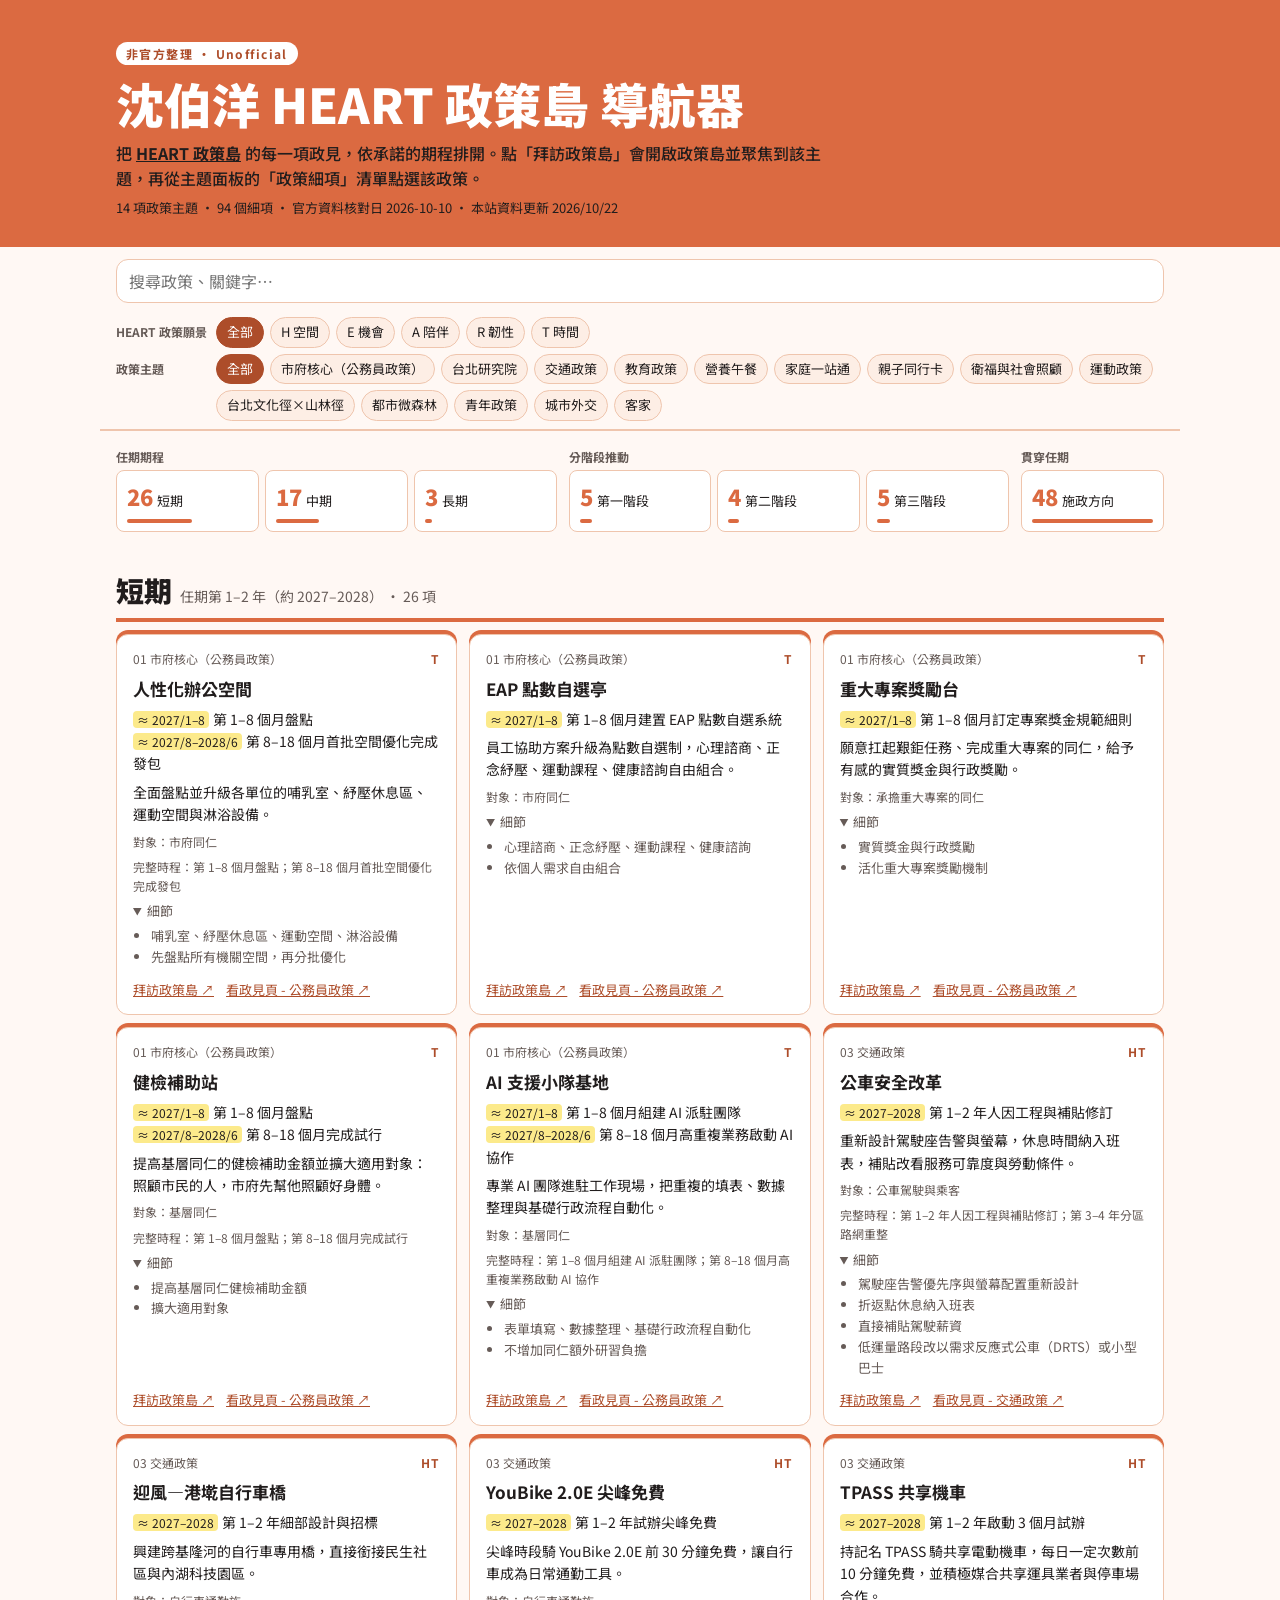
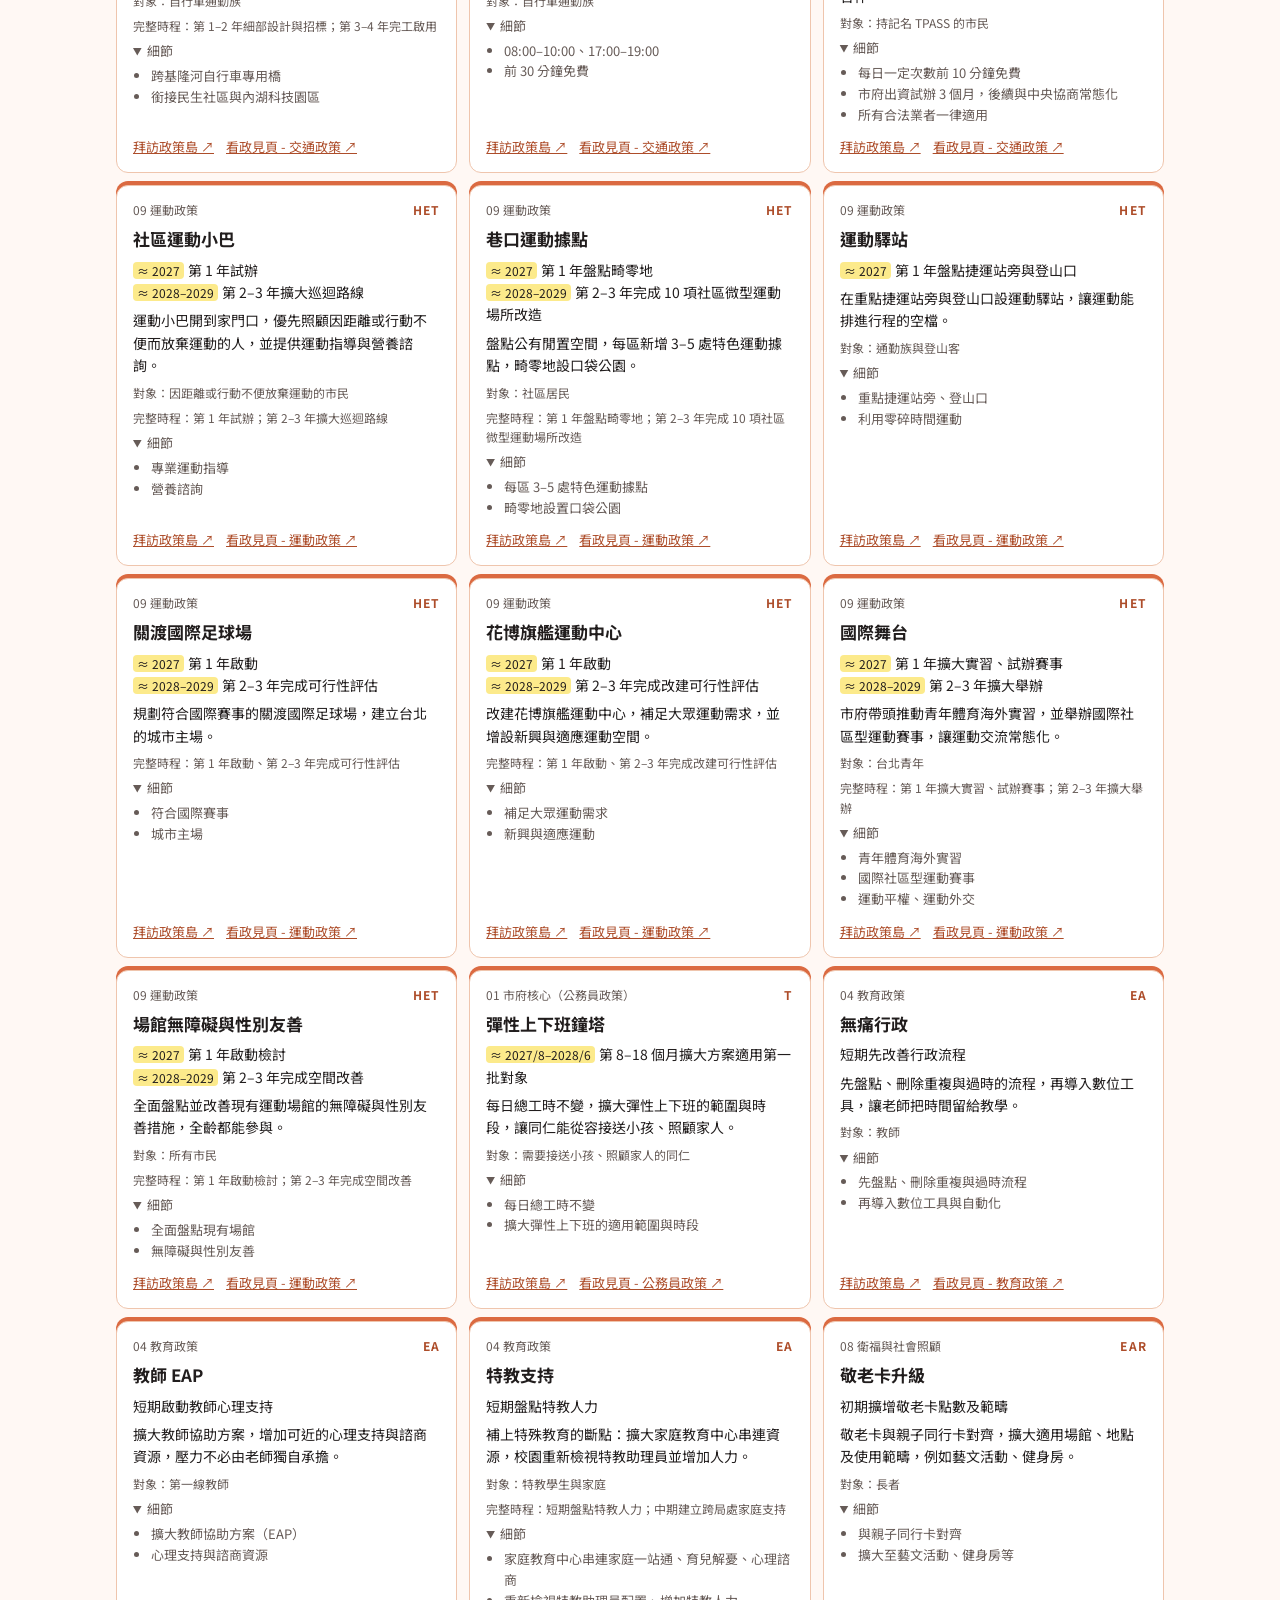
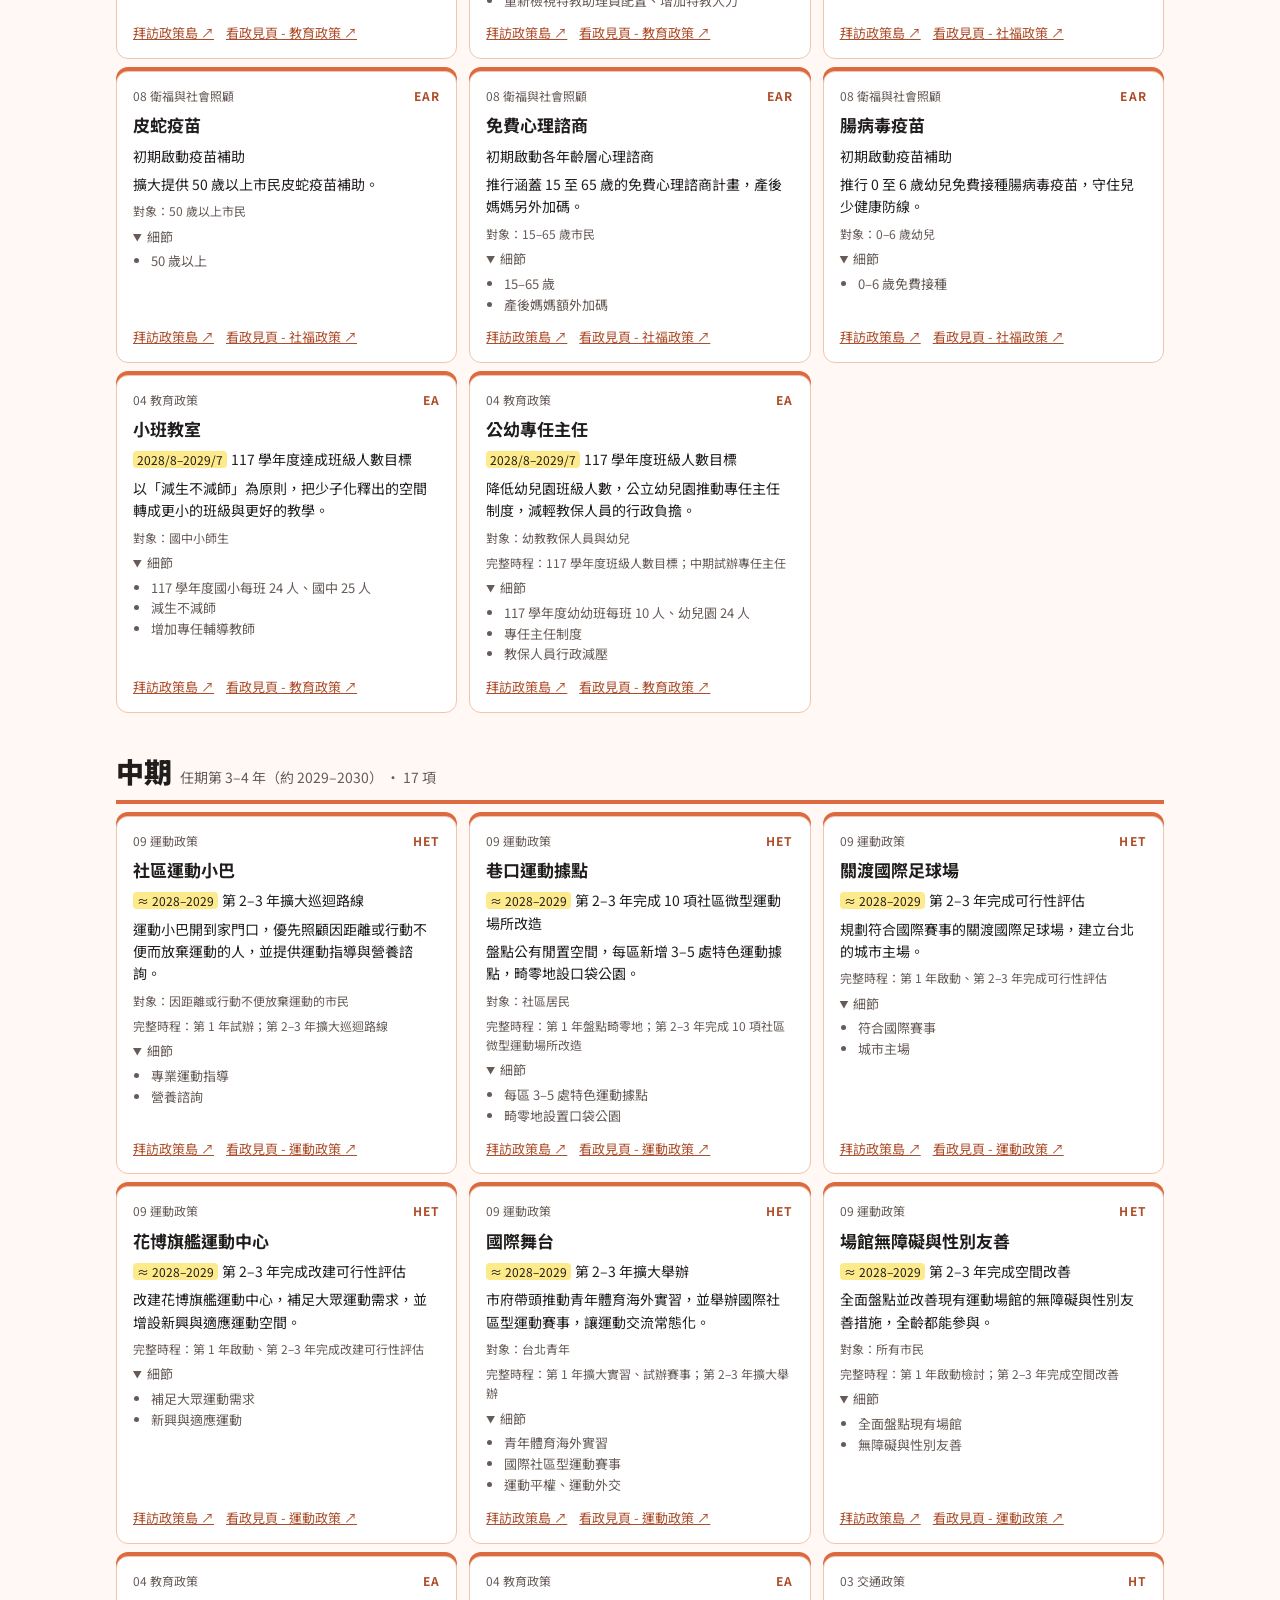
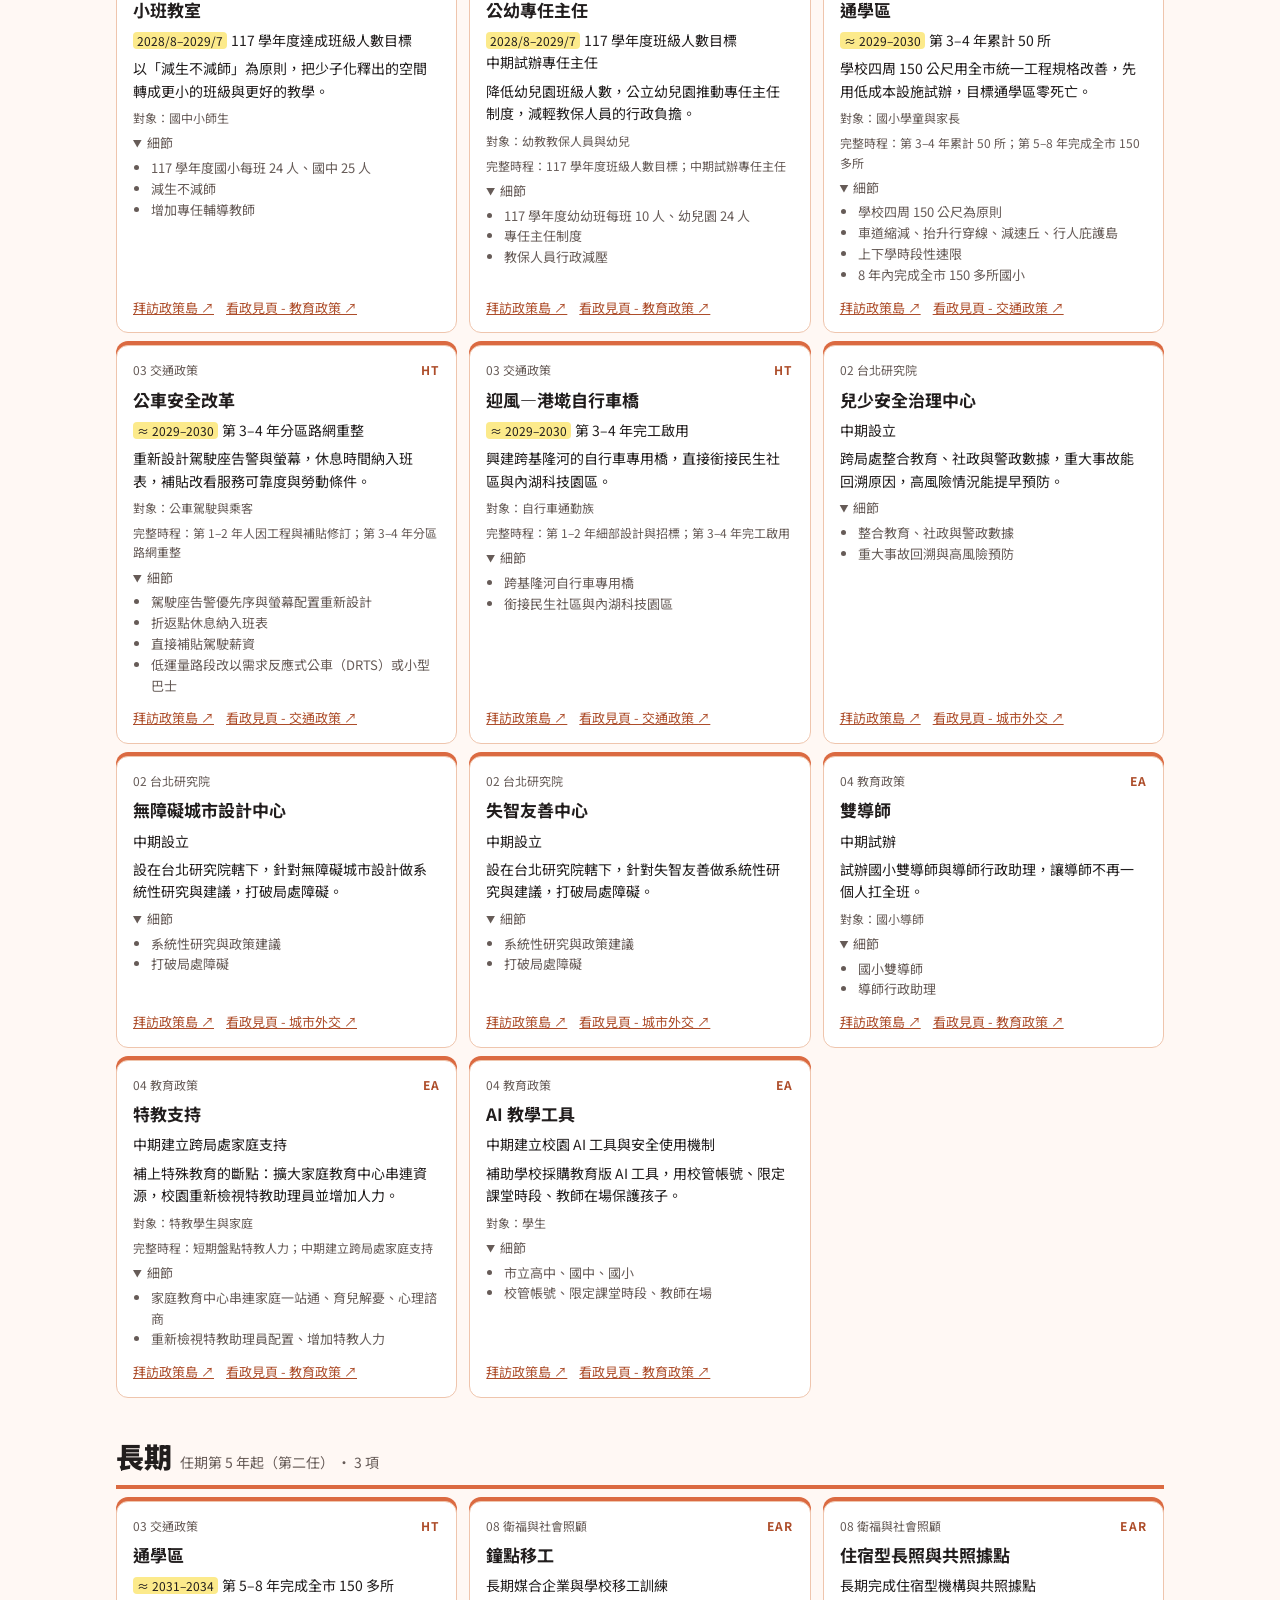
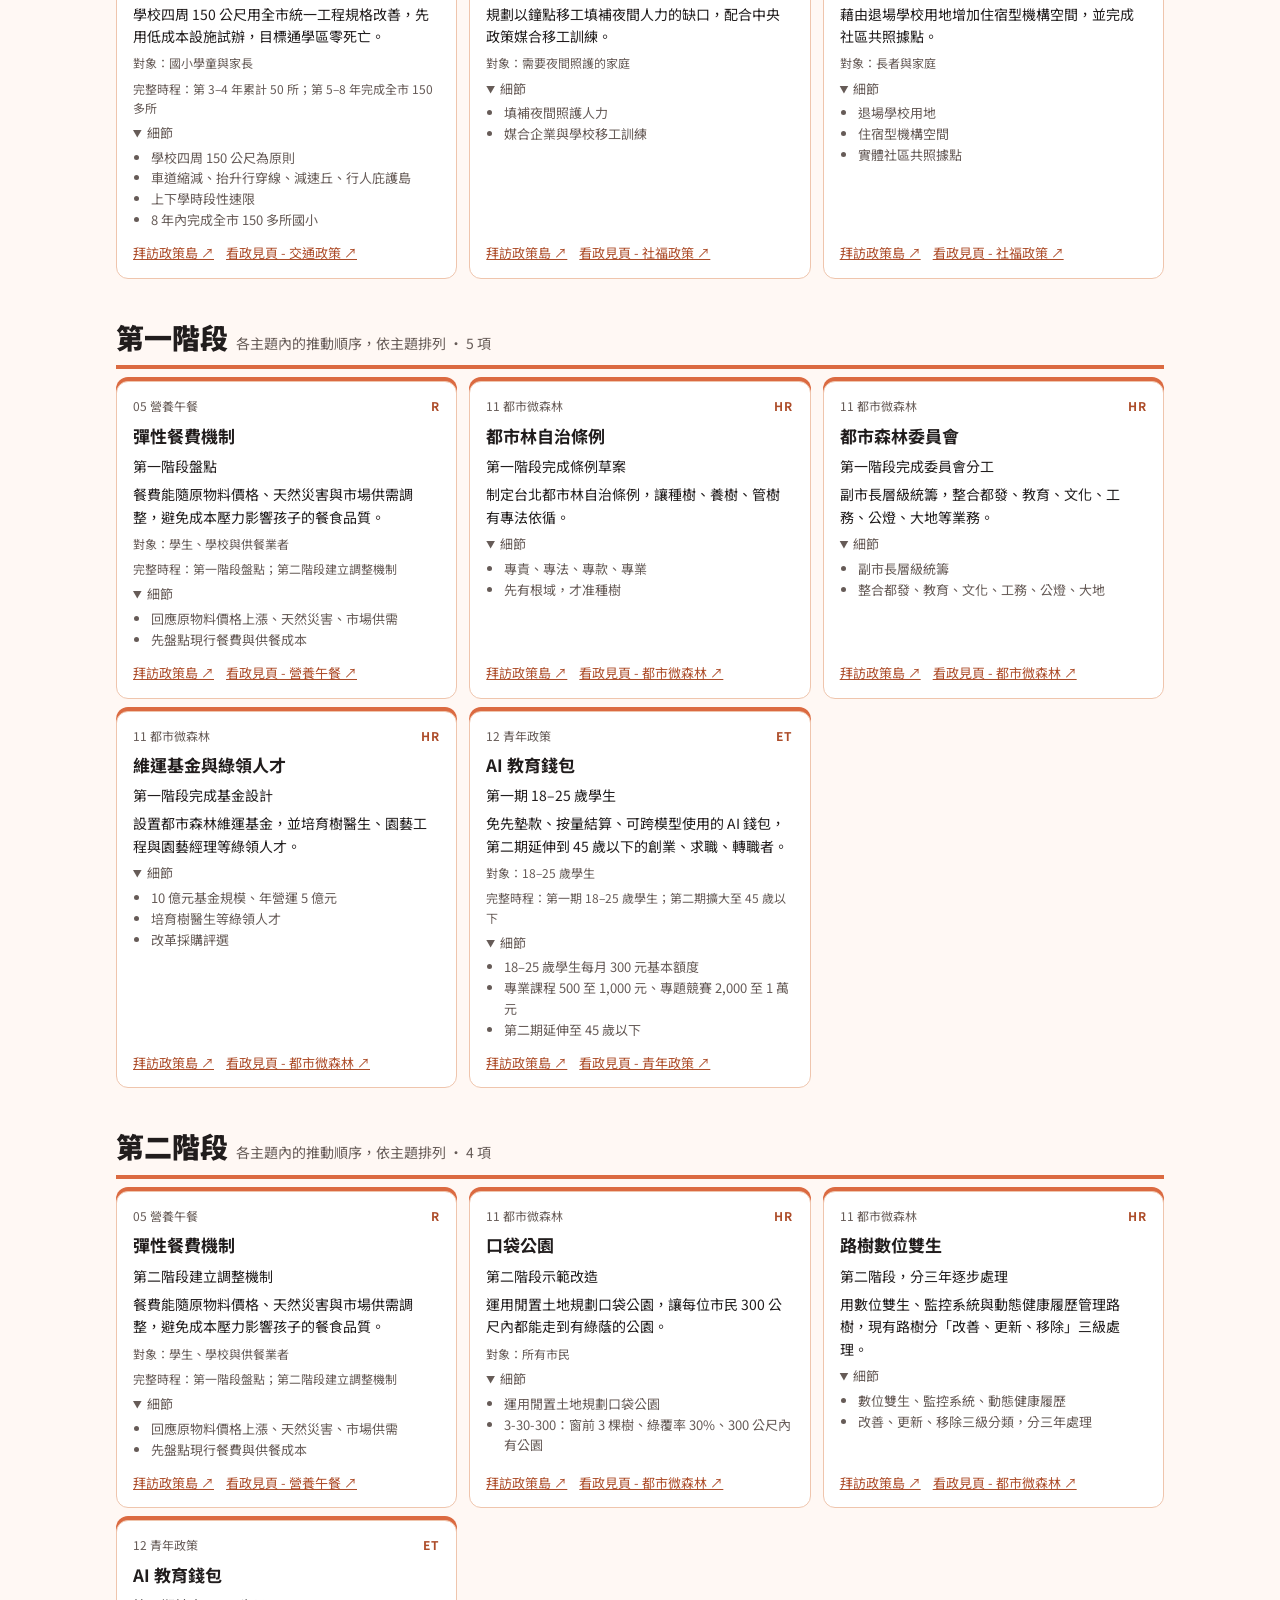
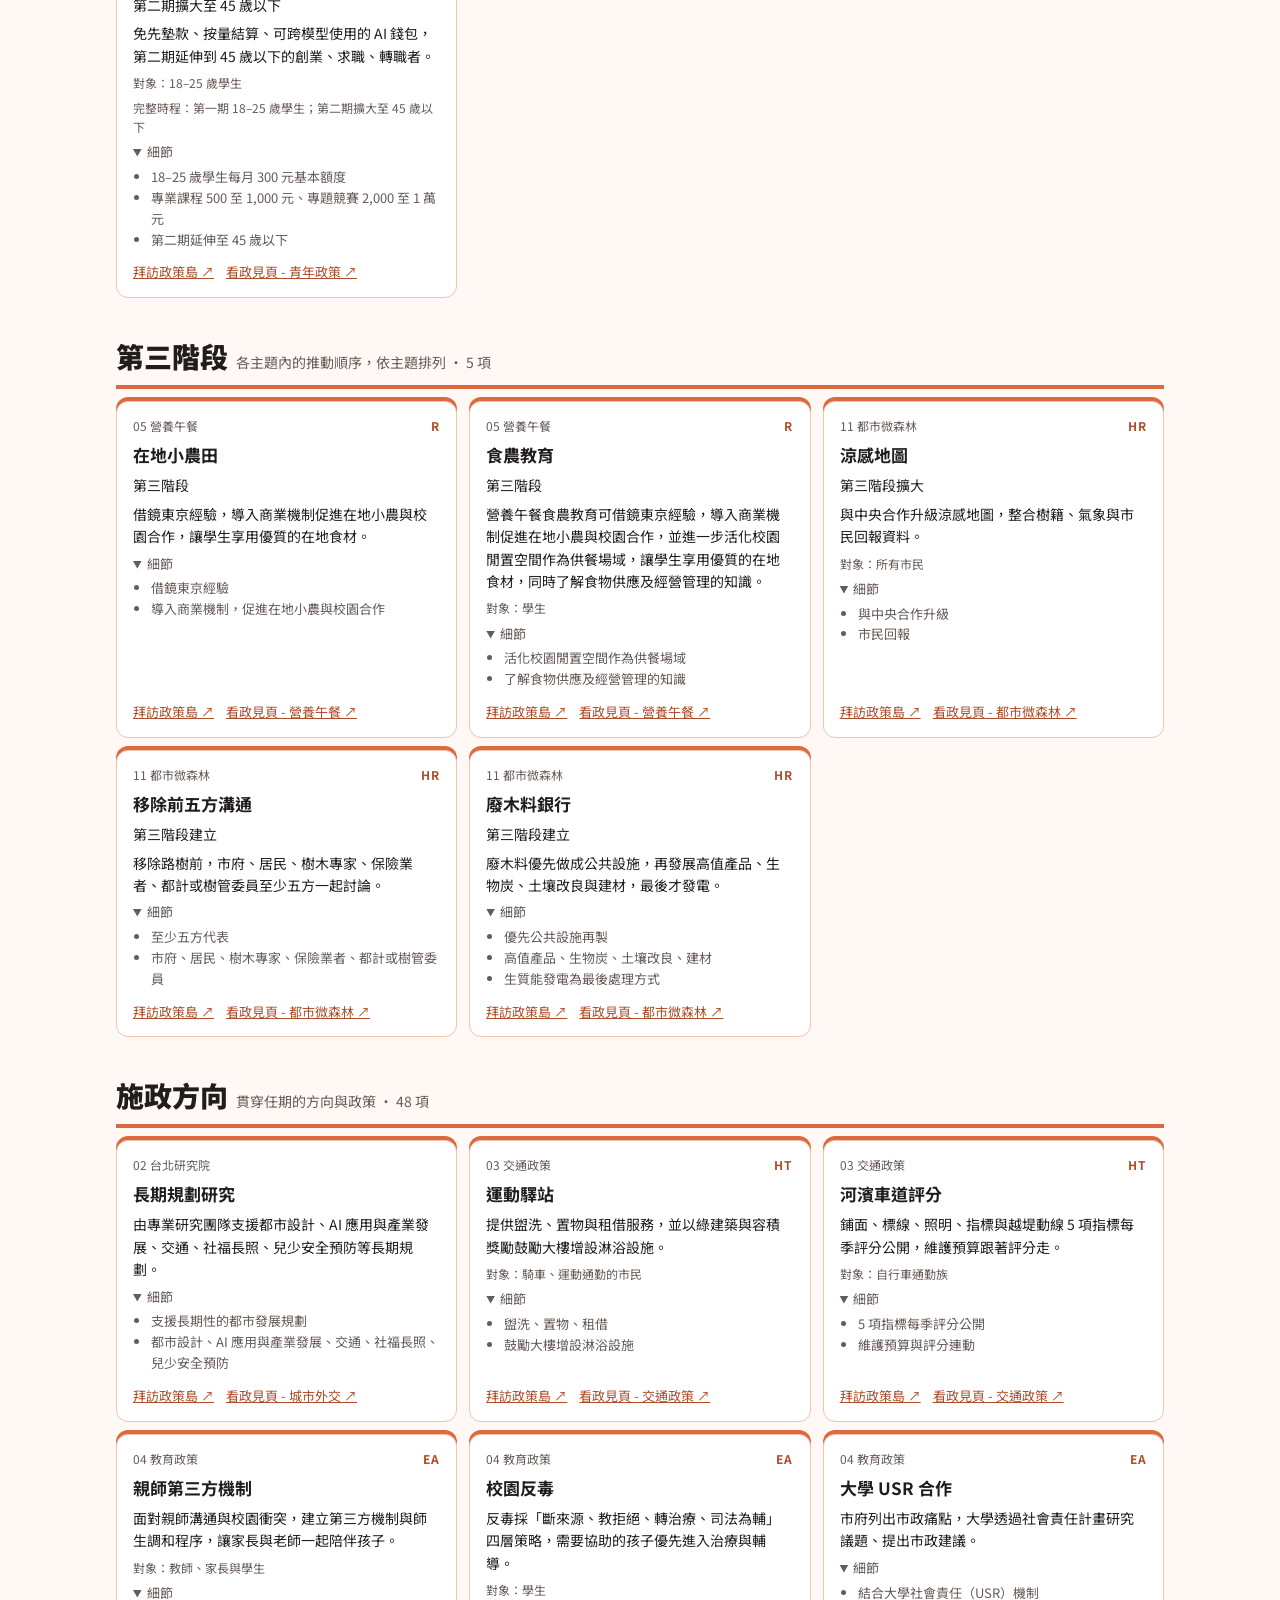
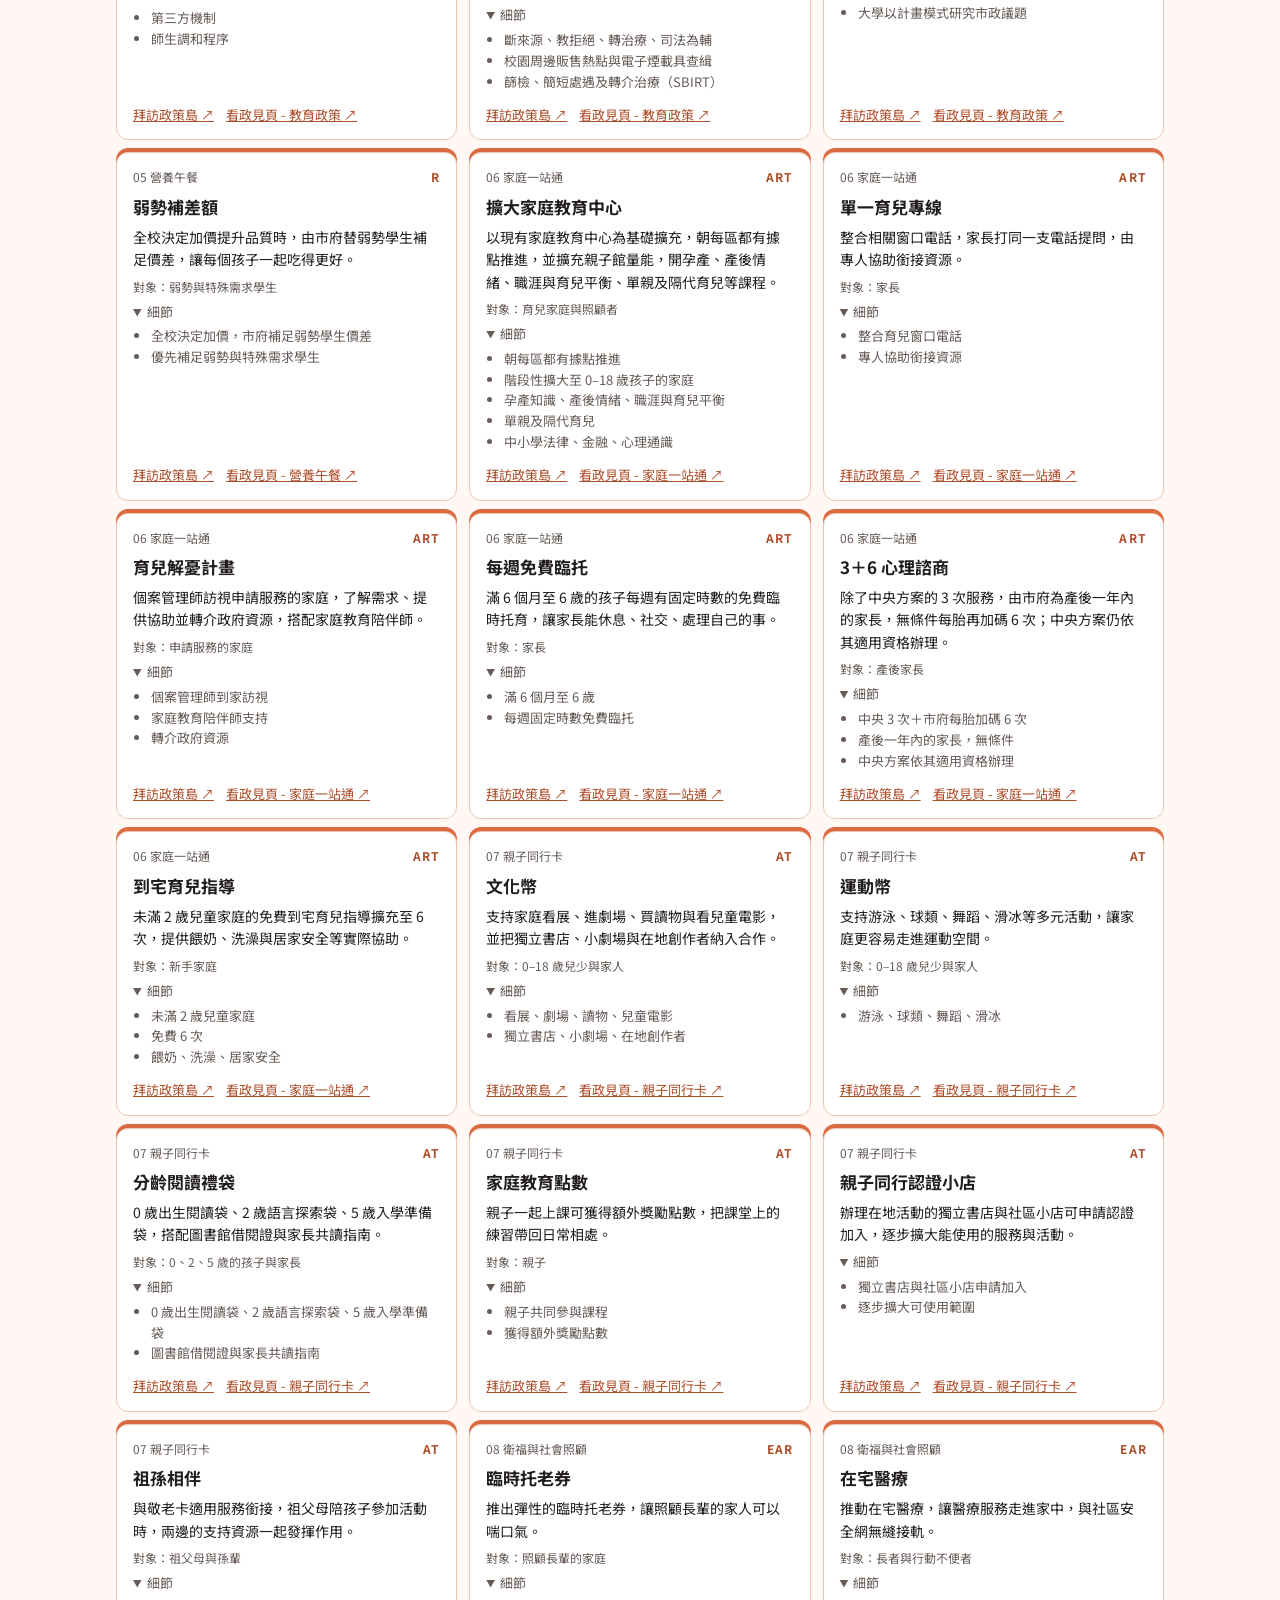
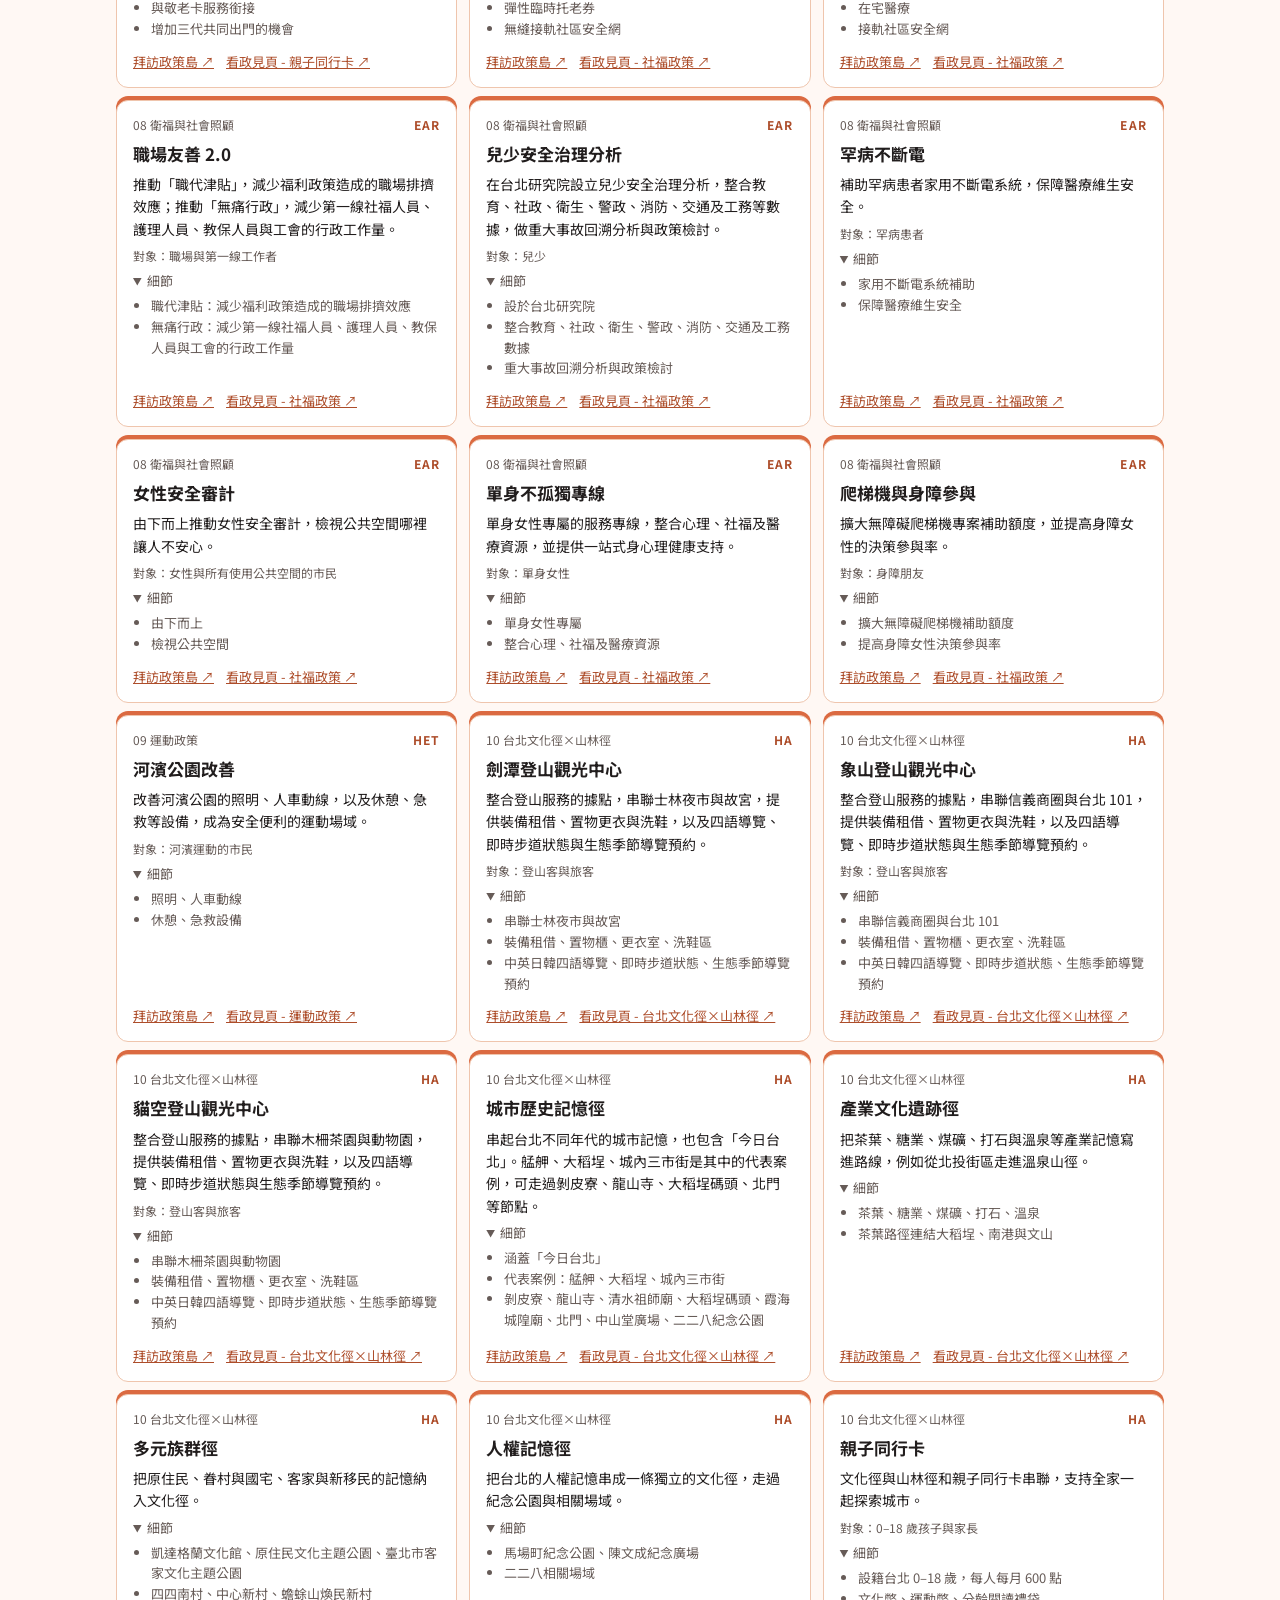
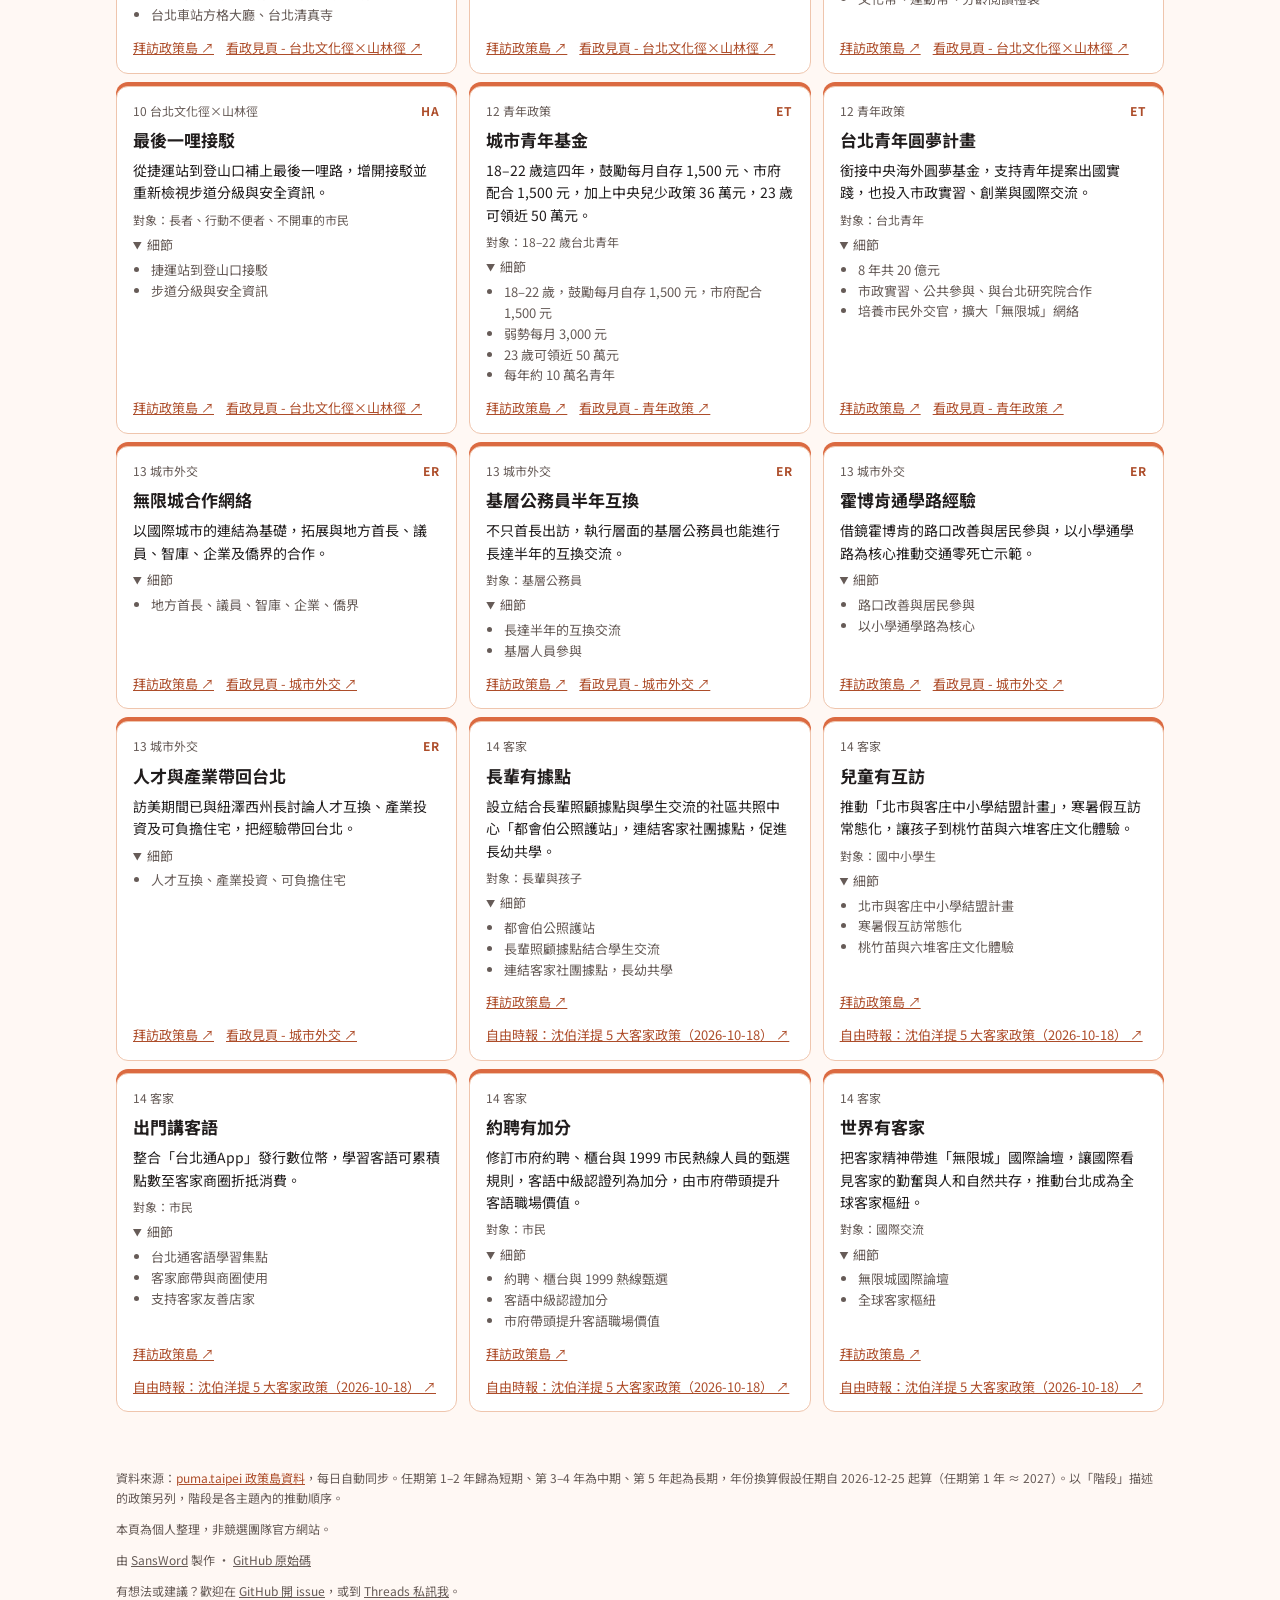
==== index.html @ 08114cd7 "Timeline as two metrics: 任期期程 (短/中/長) and 分階段推動 (第一–三階段) Co-Authored-By: Claude Opus 5.5 <noreply@an" ====
<!doctype html>
<html lang="zh-Hant-TW">
<head>
<meta charset="utf-8">
<meta name="viewport" content="width=device-width,initial-scale=1">
<title>沈伯洋 HEART 政策島 導航器</title>
<meta name="description" content="把沈伯洋 HEART 政策島的 94 項政見，依任期期程整理成時程表（非官方整理）。">
<link rel="canonical" href="https://sansword.github.io/puma_heart_island_navigator/">
<!-- Social preview (Threads, Facebook, LINE, X). og:image must be absolute; regenerate with scripts/og.sh. -->
<meta property="og:type" content="website">
<meta property="og:locale" content="zh_TW">
<meta property="og:site_name" content="沈伯洋 HEART 政策島 導航器">
<meta property="og:title" content="沈伯洋 HEART 政策島 導航器">
<meta property="og:description" content="把沈伯洋 HEART 政策島的每一項政見，依任期期程整理成時程表（非官方整理）。">
<meta property="og:url" content="https://sansword.github.io/puma_heart_island_navigator/">
<meta property="og:image" content="https://sansword.github.io/puma_heart_island_navigator/assets/og.png">
<meta property="og:image:width" content="1200">
<meta property="og:image:height" content="630">
<meta property="og:image:alt" content="沈伯洋 HEART 政策島 導航器：每一項政見，依承諾的期程排開">
<meta name="twitter:card" content="summary_large_image">
<!-- Official puma.taipei favicon (32x32 .ico). -->
<link rel="icon" href="assets/favicon.ico" sizes="any">
<meta name="theme-color" content="#db6a41">
<link rel="preconnect" href="https://fonts.googleapis.com">
<link rel="preconnect" href="https://fonts.gstatic.com" crossorigin>
<link rel="stylesheet" href="https://fonts.googleapis.com/css2?family=Noto+Sans+TC:wght@400;500;700;900&display=swap">
<link rel="stylesheet" href="assets/style.css">
</head>
<body>
<div class="top-band">
<header class="top">
  <p class="eyebrow">非官方整理 · Unofficial</p>
  <h1>沈伯洋 HEART 政策島 導航器</h1>
  <p class="lede">把 <a href="https://puma.taipei/heart-island" target="_blank" rel="noopener">HEART 政策島</a> 的每一項政見，依承諾的期程排開。點「拜訪政策島」會開啟政策島並聚焦到該主題，再從主題面板的「政策細項」清單點選該政策。</p>
  <p class="meta" id="meta">載入中…</p>
</header>
</div>

<div class="searchbar">
  <input id="q" type="search" placeholder="搜尋政策、關鍵字…" aria-label="搜尋政策">
</div>
<section class="controls" aria-label="篩選">
  <div class="filter">
    <span class="filter-label" id="heart-label">HEART 政策願景</span>
    <div class="chips" id="heart-chips" role="group" aria-labelledby="heart-label"></div>
  </div>
  <div class="filter">
    <span class="filter-label" id="island-label">政策主題</span>
    <div class="chips" id="island-chips" role="group" aria-labelledby="island-label"></div>
  </div>
</section>

<nav class="summary" id="summary" aria-label="各時段政策數"></nav>

<main id="timeline"></main>

<footer class="foot">
  <p>資料來源：<a href="https://puma.taipei/heart-island-assets/policies.json" target="_blank" rel="noopener">puma.taipei 政策島資料</a>，每日自動同步。任期第 1–2 年歸為短期、第 3–4 年為中期、第 5 年起為長期，年份換算假設任期自 2026-12-25 起算（任期第 1 年 ≈ 2027）。以「階段」描述的政策另列，階段是各主題內的推動順序。</p>
  <p>本頁為個人整理，非競選團隊官方網站。</p>
  <p class="credit">由 <a href="https://www.threads.com/@sanswordtw" target="_blank" rel="noopener">SansWord</a> 製作 · <a href="https://github.com/SansWord/puma_heart_island_navigator" target="_blank" rel="noopener">GitHub 原始碼</a></p>
  <p class="credit">有想法或建議？歡迎在 <a href="https://github.com/SansWord/puma_heart_island_navigator/issues" target="_blank" rel="noopener">GitHub 開 issue</a>，或到 <a href="https://www.threads.com/@sanswordtw" target="_blank" rel="noopener">Threads 私訊我</a>。</p>
</footer>

<button class="to-top" id="to-top" type="button" aria-label="回到頂端" tabindex="-1" aria-hidden="true">↑</button>

<script type="module" src="assets/app.js"></script>
</body>
</html>
---- assets/style.css ----
/* Palette taken from puma.taipei's --brand-* tokens. Light only, like the official site. */
:root {
  --bg: #fff8f4;          /* brand-surface */
  --surface: #ffffff;
  --ink: #211d1d;         /* brand-ink */
  --muted: #665b57;       /* brand-muted */
  --line: #efc5ad;        /* brand-border */
  --brand: #db6a41;       /* brand-primary: fills and large text only */
  --accent: #ad4d2a;      /* brand-action: small text and buttons (AA on white) */
  --accent-hover: #963f24;
  --accent-ink: #ffffff;
  --highlight: #fcea8b;   /* brand-yellow */
  --chip: #fdeee5;
  --radius: 12px;
  color-scheme: light;
  font-family: "Noto Sans TC", "PingFang TC", "Microsoft JhengHei", system-ui, sans-serif;
}

* { box-sizing: border-box; }
body {
  margin: 0;
  background: var(--bg);
  color: var(--ink);
  line-height: 1.6;
}
a { color: var(--accent); }
a:hover { color: var(--accent-hover); }

.top, .searchbar, .controls, .summary, main, .foot {
  max-width: 1080px;
  margin: 0 auto;
  padding: 0 16px;
}
.top-band { background: var(--brand); }
.top { padding-top: 40px; padding-bottom: 28px; }
.eyebrow {
  display: inline-block;
  margin: 0;
  padding: 2px 10px;
  border-radius: 999px;
  background: var(--surface);
  color: var(--accent);
  font-size: 12px;
  font-weight: 700;
  letter-spacing: .12em;
}
h1 { margin: 10px 0 10px; font-size: clamp(30px, 6vw, 48px); font-weight: 900; line-height: 1.15; color: #fff; }
.top .lede { margin: 0 0 6px; max-width: 46em; font-weight: 500; }
.top .meta { margin: 0; font-size: 13px; }
.top a { color: var(--ink); font-weight: 700; }

/* The search bar is always pinned. The filter pills wrap instead of scrolling sideways; on phones
   they're too tall to pin, so they stick (under the search bar) only on wider screens. */
:root { --search-h: 64px; }
.searchbar {
  position: sticky;
  top: 0;
  z-index: 3;
  height: var(--search-h);
  padding-top: 12px;
  padding-bottom: 8px;
  background: var(--bg);
}
.controls {
  background: var(--bg);
  padding-bottom: 8px;
  border-bottom: 2px solid var(--line);
}
#q {
  width: 100%;
  height: 44px;
  font: inherit;
  padding: 10px 12px;
  border: 1px solid var(--line);
  border-radius: var(--radius);
  background: var(--surface);
  color: var(--ink);
}
#q:focus { outline: 2px solid var(--brand); outline-offset: 0; border-color: var(--brand); }
@media (max-width: 719px) {
  .searchbar { border-bottom: 2px solid var(--line); padding-bottom: 6px; }
  .controls { padding-top: 4px; }
}
@media (min-width: 720px) {
  .controls { position: sticky; top: var(--search-h); z-index: 2; }
}
.filter { display: flex; gap: 4px 10px; align-items: baseline; margin-top: 6px; }
.filter-label { flex: none; width: 7.5em; white-space: nowrap; font-size: 12px; font-weight: 700; color: var(--muted); }
@media (max-width: 540px) {
  .filter { flex-direction: column; }
}
.chips { display: flex; flex-wrap: wrap; gap: 6px; }
.chips button {
  font: inherit;
  font-size: 13px;
  padding: 4px 10px;
  border-radius: 999px;
  border: 1px solid var(--line);
  background: var(--chip);
  color: var(--ink);
  cursor: pointer;
}
.chips button:hover:enabled { border-color: var(--brand); }
.chips button:disabled { opacity: .35; cursor: default; }
.chips button[aria-pressed="true"] {
  background: var(--accent);
  border-color: var(--accent);
  color: var(--accent-ink);
}
@media (max-width: 540px) {
  .chips { gap: 4px; }
  .chips button { padding: 4px 8px; }
}

/* Summary: one labelled group per metric (任期期程 / 分階段推動 / 貫穿任期), side by side on wide
   screens. Group widths follow their tile counts so all tiles come out the same size. */
.summary {
  display: flex;
  flex-wrap: wrap;
  gap: 10px 12px;
  margin-top: 16px;
}
.sum-group { flex: 3 1 300px; min-width: 0; }
.sum-group:last-child { flex: 1 1 96px; }
.sum-label { display: block; margin-bottom: 4px; font-size: 12px; font-weight: 700; color: var(--muted); }
.sum-tiles { display: grid; grid-template-columns: repeat(3, 1fr); gap: 6px; }
.sum-group:last-child .sum-tiles { grid-template-columns: 1fr; }
@media (max-width: 540px) {
  .sum-group:last-child { flex: 0 0 calc((100% - 12px) / 3); }
}
.summary a {
  display: block;
  padding: 8px 10px;
  border-radius: 8px;
  background: var(--surface);
  border: 1px solid var(--line);
  color: var(--ink);
  text-decoration: none;
  font-size: 13px;
}
.summary a.empty { opacity: .45; }
.summary a:hover { border-color: var(--brand); }
.summary b { font-size: 22px; font-weight: 900; color: var(--brand); margin-right: 4px; }
.summary .bar { height: 4px; margin-top: 4px; border-radius: 2px; background: var(--brand); }

.bucket { margin-top: 36px; scroll-margin-top: calc(var(--search-h) + 16px); }
@media (min-width: 720px) {
  .bucket { scroll-margin-top: 220px; }
}
.bucket > h2 {
  margin: 0;
  padding-bottom: 6px;
  border-bottom: 4px solid var(--brand);
  font-size: 28px;
  font-weight: 900;
}
.bucket > h2 small { font-size: 14px; font-weight: normal; color: var(--muted); margin-left: 8px; }
.cards {
  display: grid;
  grid-template-columns: repeat(auto-fill, minmax(300px, 1fr));
  gap: 12px;
  margin-top: 12px;
}
.card {
  display: flex;
  flex-direction: column;
  gap: 6px;
  padding: 14px 16px;
  border-radius: var(--radius);
  background: var(--surface);
  border: 1px solid var(--line);
  box-shadow: 0 -4px 0 0 var(--brand);
}
.card .tag { display: flex; justify-content: space-between; gap: 8px; font-size: 12px; color: var(--muted); }
.card .heart { font-weight: 700; letter-spacing: .1em; color: var(--accent); }
.card h3 { margin: 0; font-size: 17px; font-weight: 700; }
.card .steps { margin: 0; padding: 0; list-style: none; }
.card .steps li { font-size: 14px; }
.card .when {
  display: inline;
  background: var(--highlight);
  padding: 0 4px;
  border-radius: 4px;
  font-size: 12px;
  margin-right: 4px;
}
.card .desc { margin: 0; font-size: 14px; }
.card .who { margin: 0; font-size: 12px; color: var(--muted); }
.card details { font-size: 13px; color: var(--muted); }
.card details ul { margin: 4px 0 0; padding-left: 18px; }
.card .links { display: flex; flex-wrap: wrap; gap: 12px; margin-top: auto; padding-top: 6px; font-size: 13px; }

/* Bottom padding clears the floating back-to-top button. */
.foot { margin-top: 56px; padding-bottom: 88px; font-size: 12px; color: var(--muted); }
.foot .credit a { color: inherit; }
.foot .credit a:hover { color: var(--accent); }
.no-match { margin-top: 32px; color: var(--muted); }

/* Back-to-top shortcut: hidden until the header scrolls out of view. */
.to-top {
  position: fixed;
  right: max(16px, env(safe-area-inset-right));
  bottom: max(16px, env(safe-area-inset-bottom));
  z-index: 3;
  width: 48px;
  height: 48px;
  border: 0;
  border-radius: 999px;
  background: var(--accent);
  color: var(--accent-ink);
  font: inherit;
  font-size: 22px;
  font-weight: 700;
  box-shadow: 0 4px 12px rgb(33 29 29 / .25);
  cursor: pointer;
  opacity: 0;
  transform: translateY(8px);
  pointer-events: none;
  transition: opacity .2s, transform .2s;
}
.to-top.show { opacity: 1; transform: none; pointer-events: auto; }
.to-top:hover { background: var(--accent-hover); }
.to-top:focus-visible { outline: 3px solid var(--highlight); outline-offset: 2px; }
@media (prefers-reduced-motion: reduce) {
  .to-top { transition: none; }
}
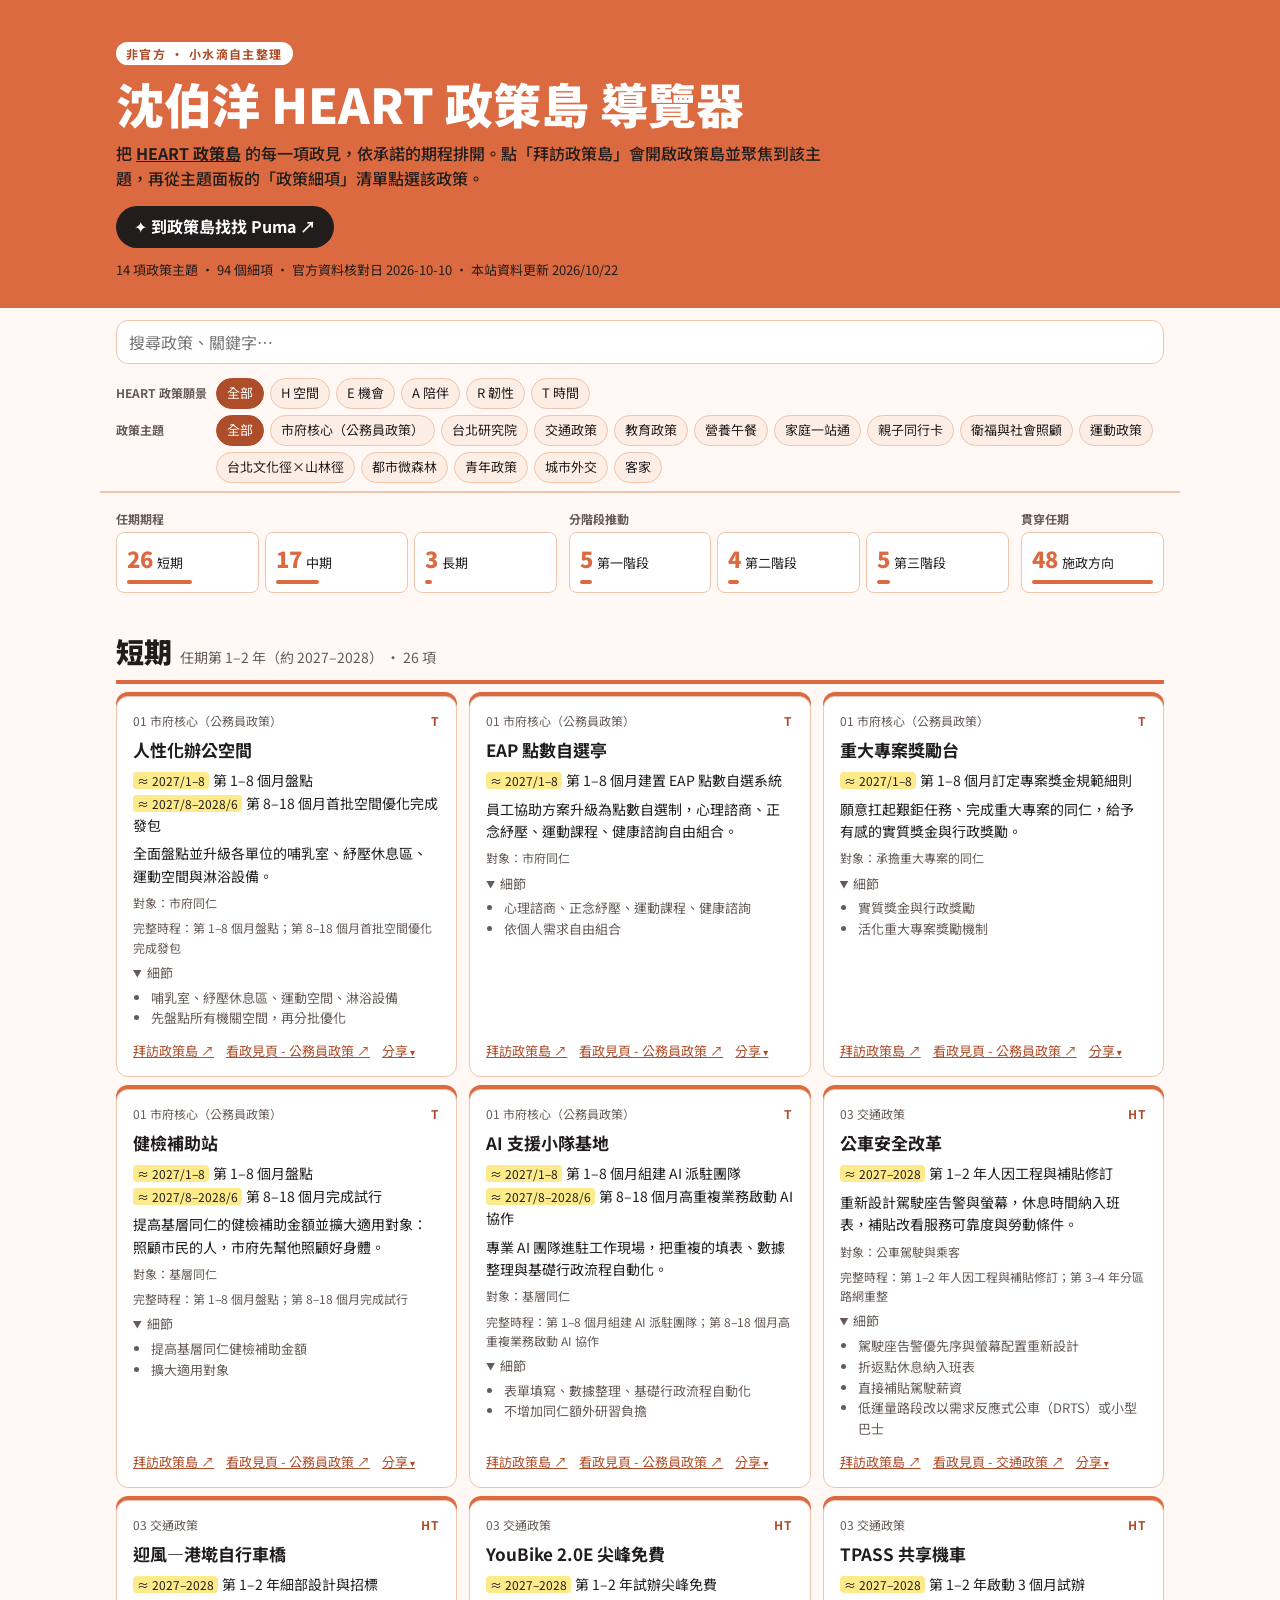
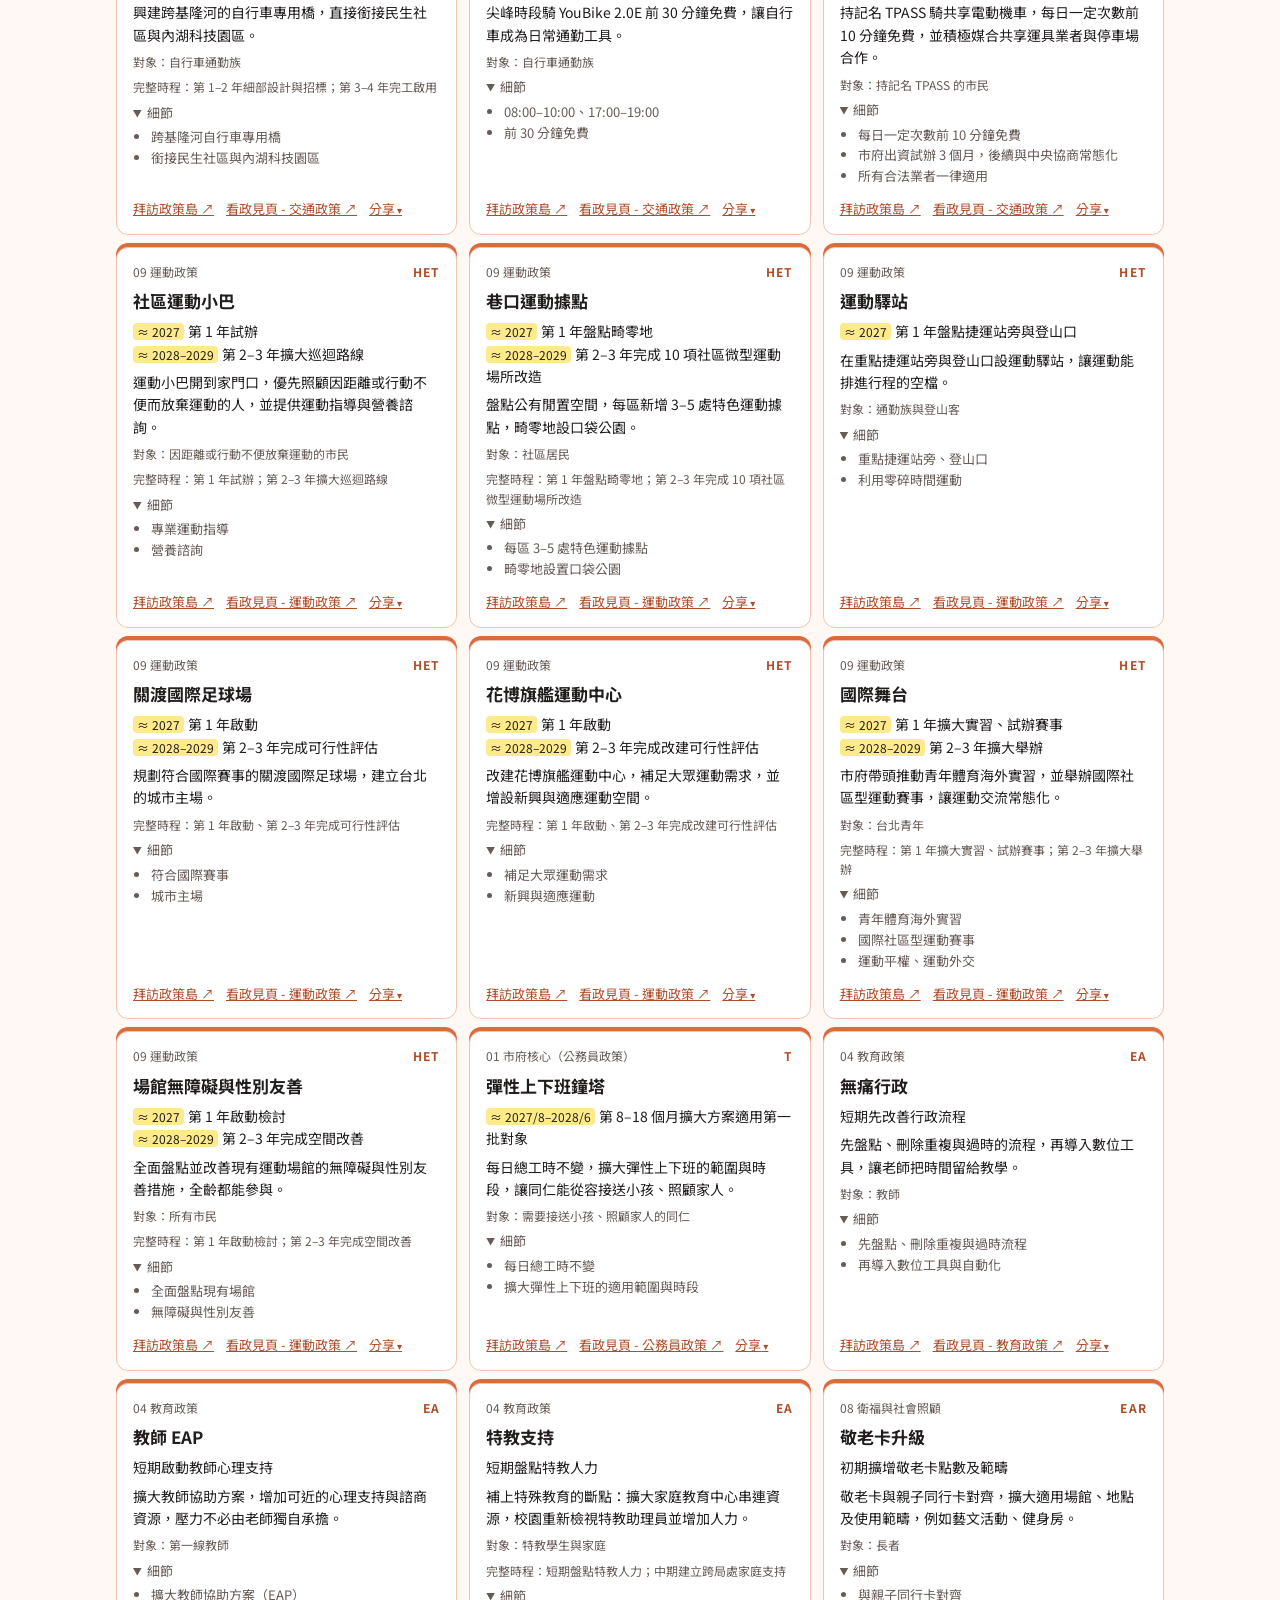
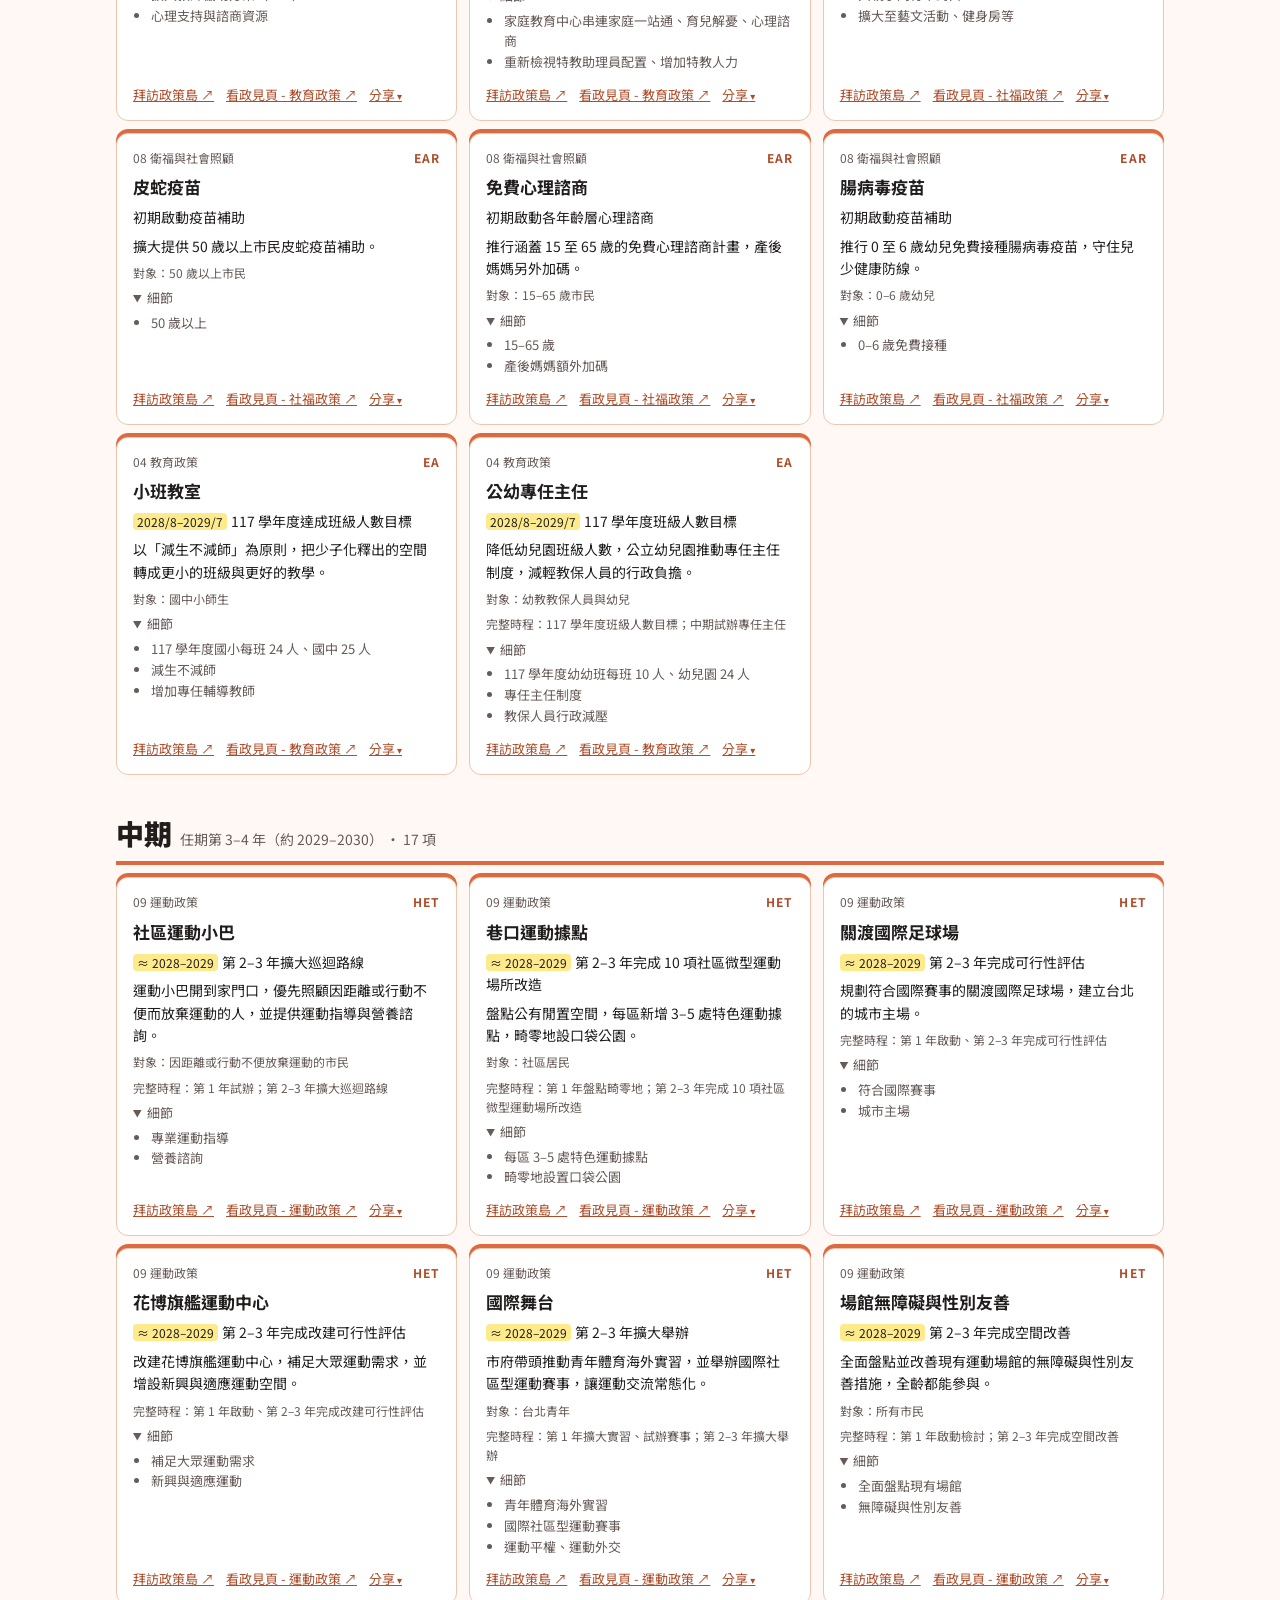
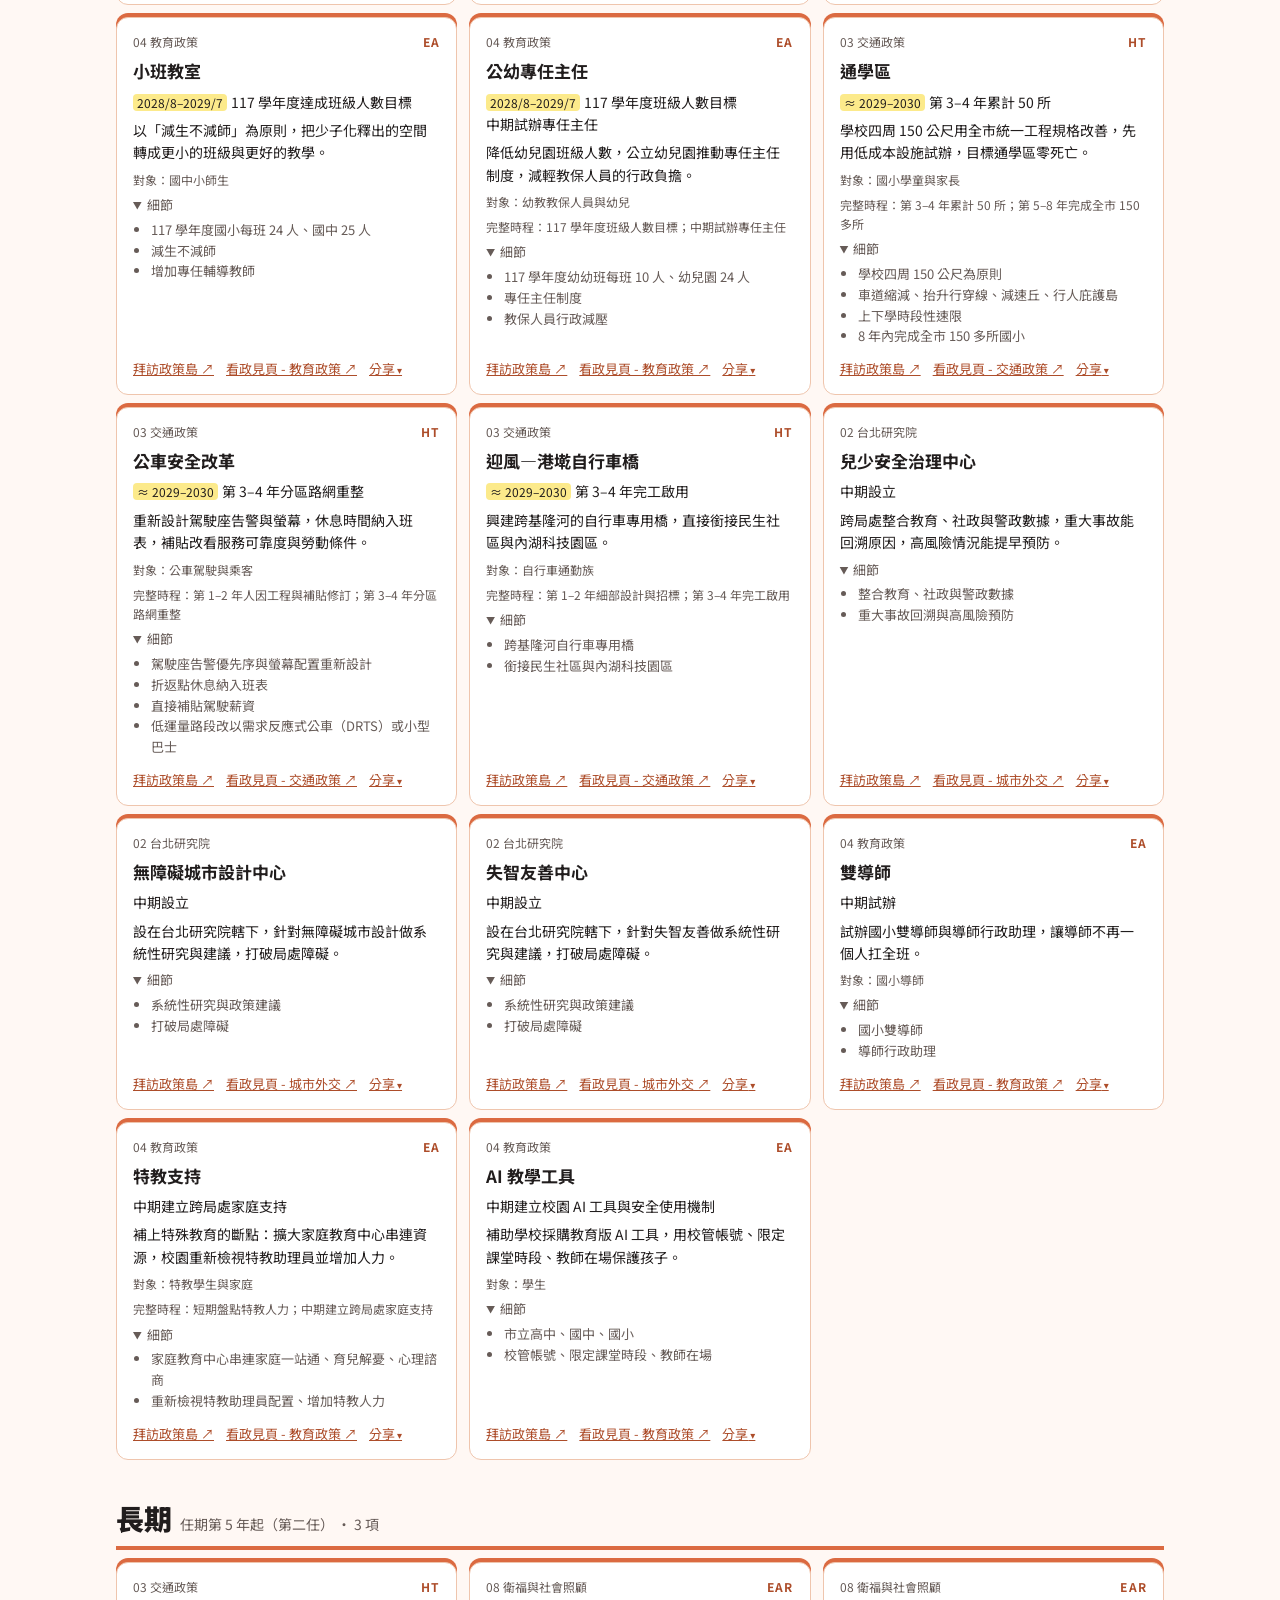
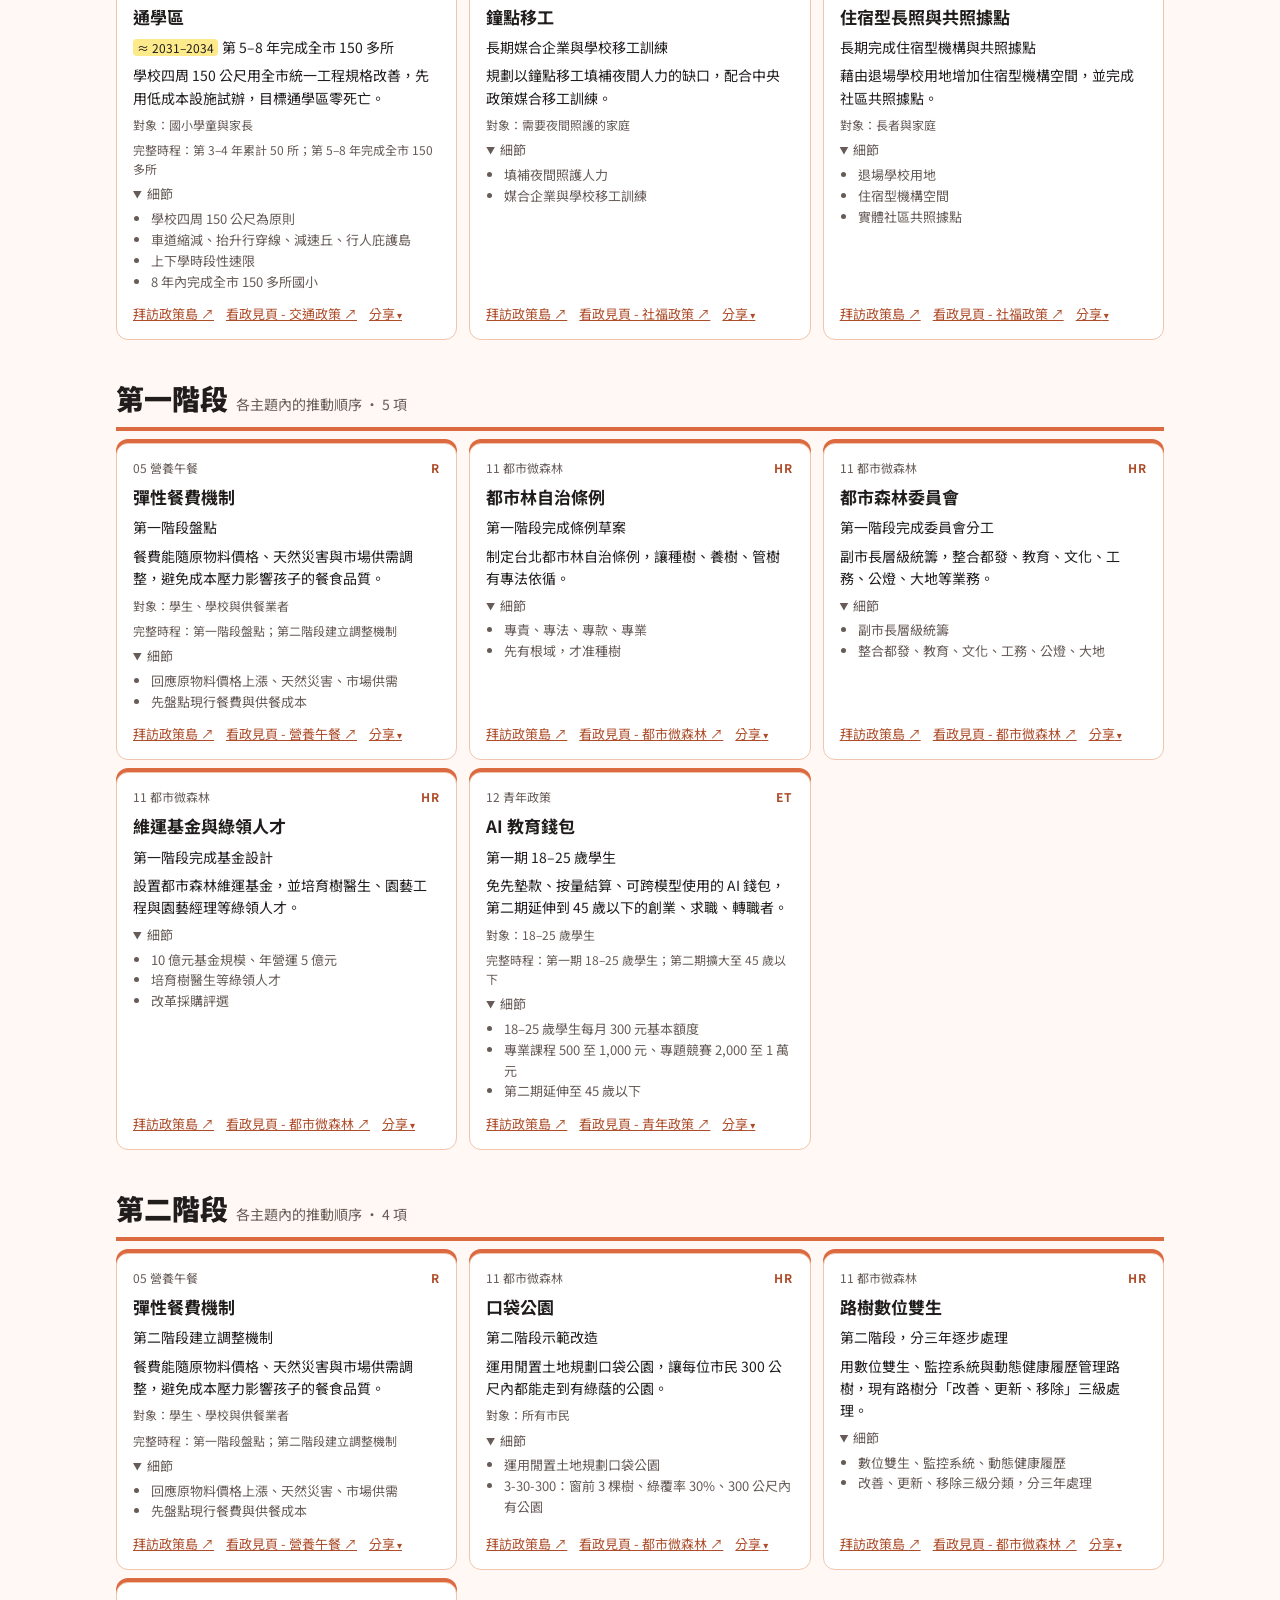
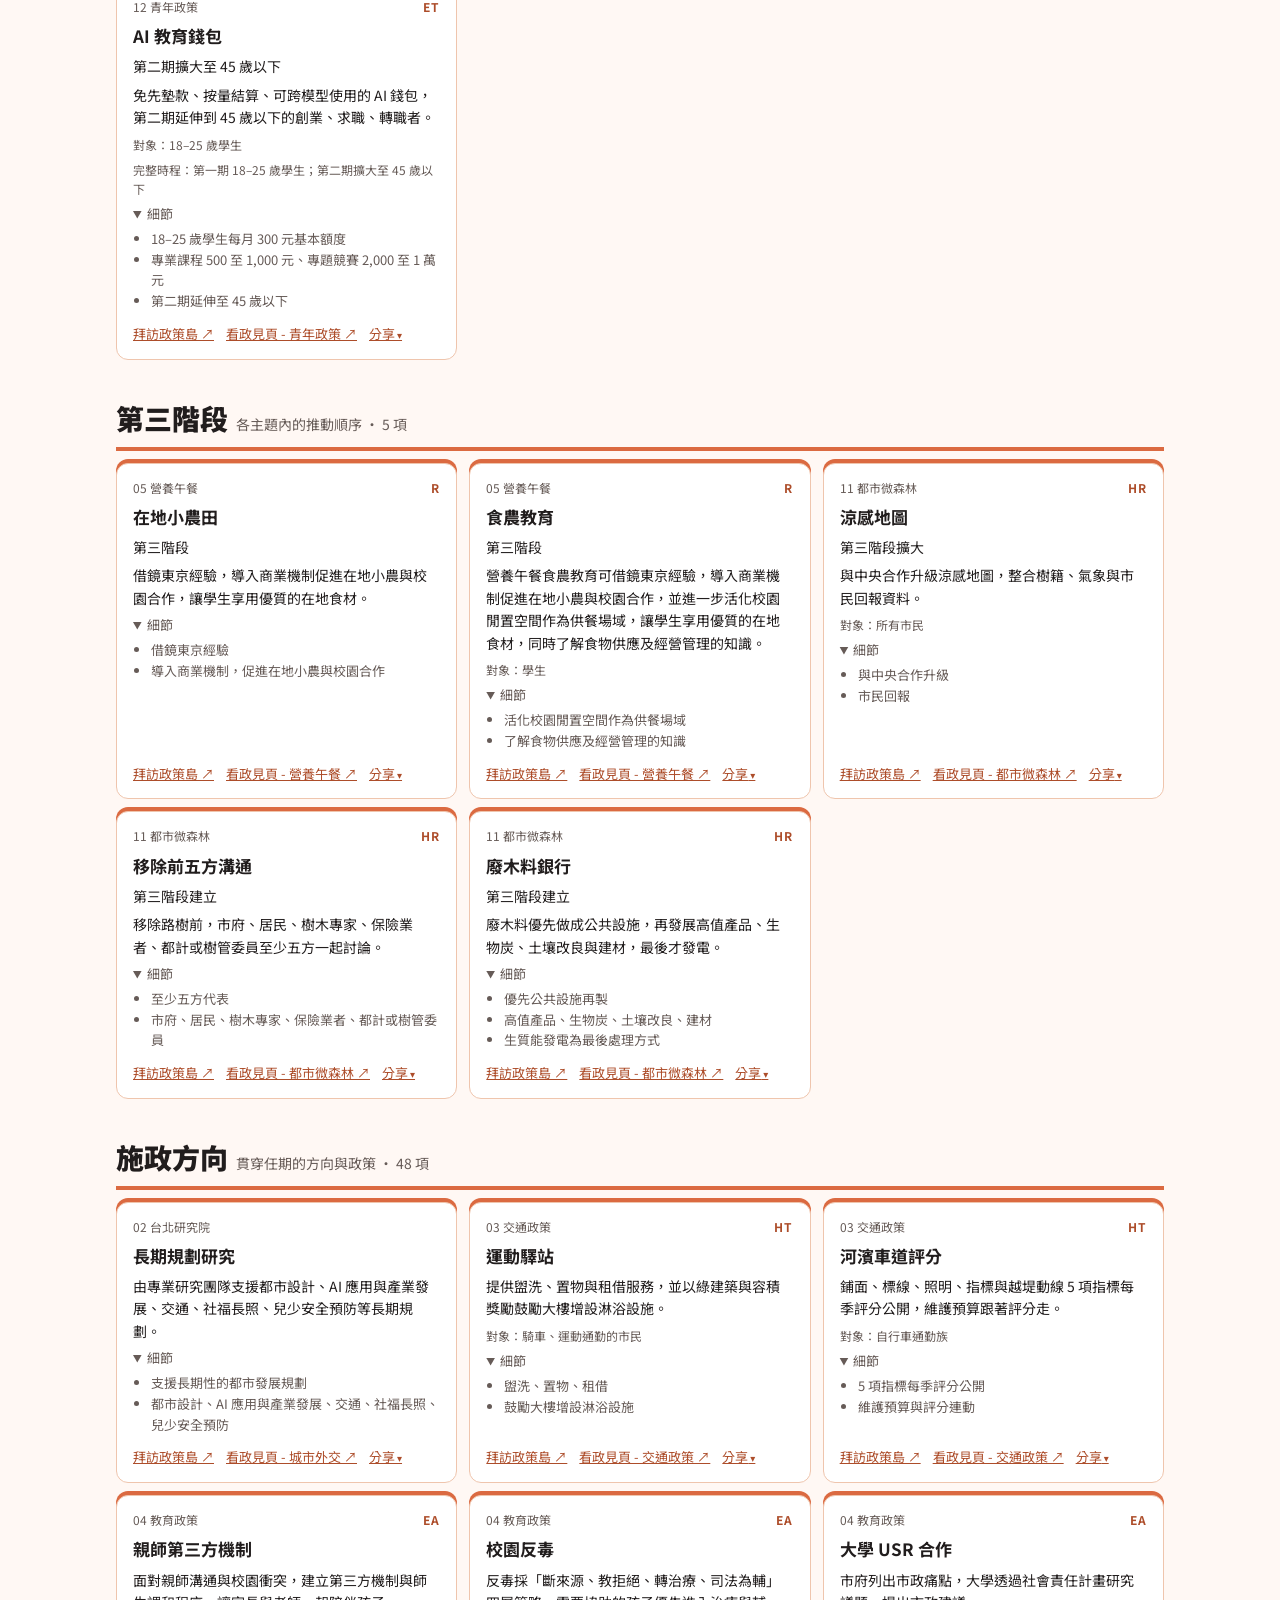
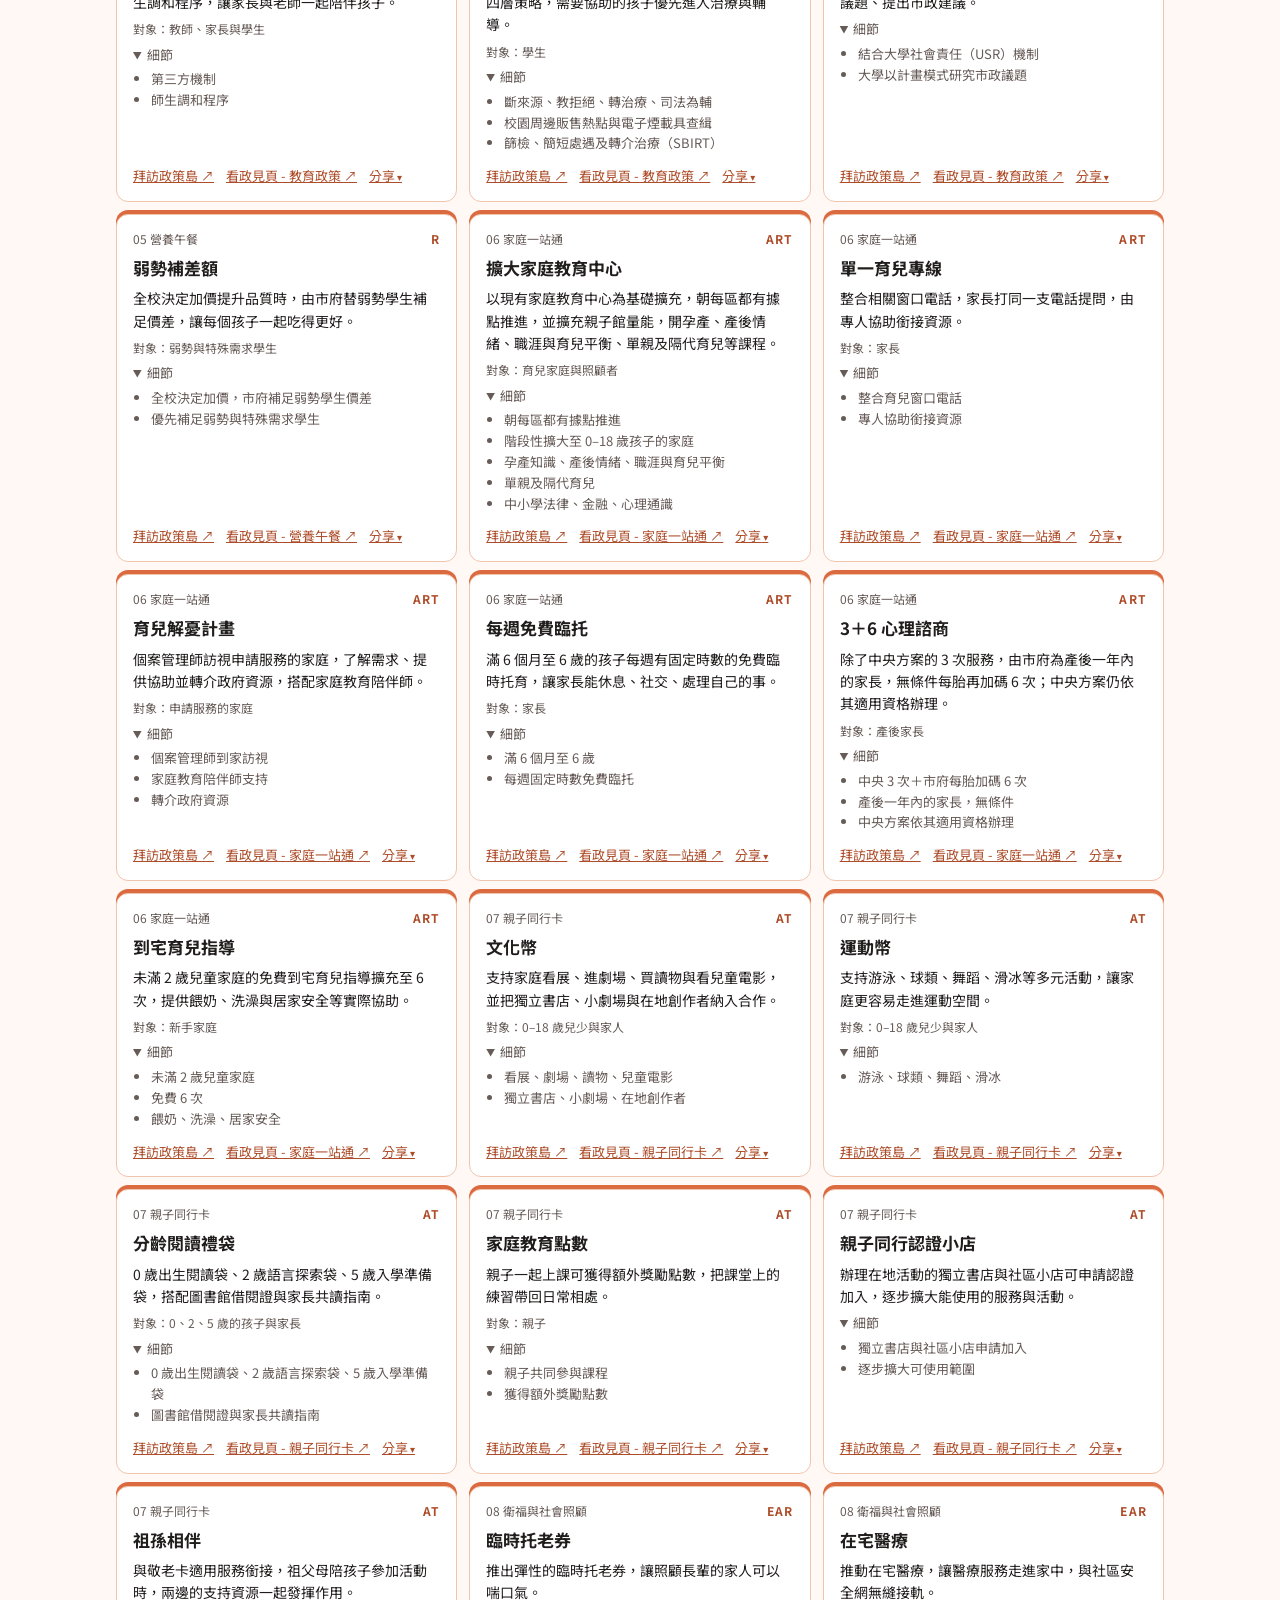
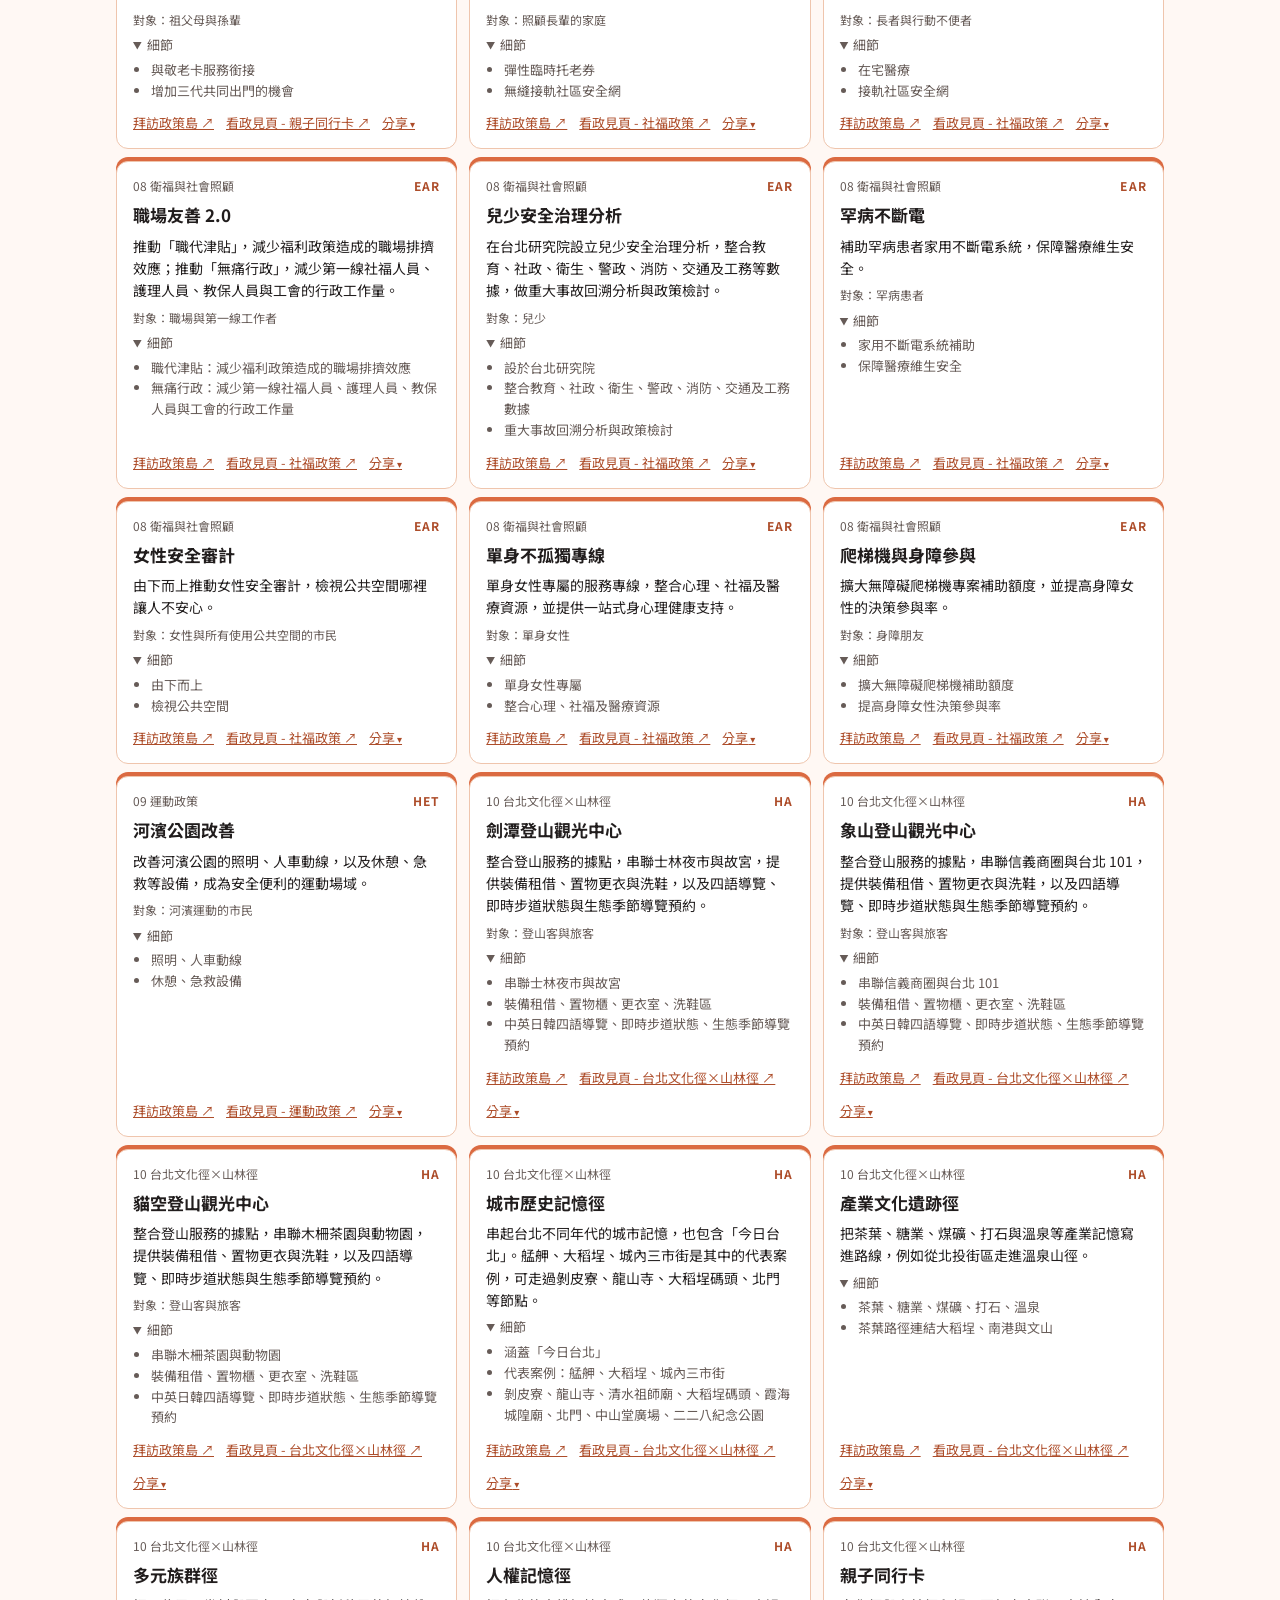
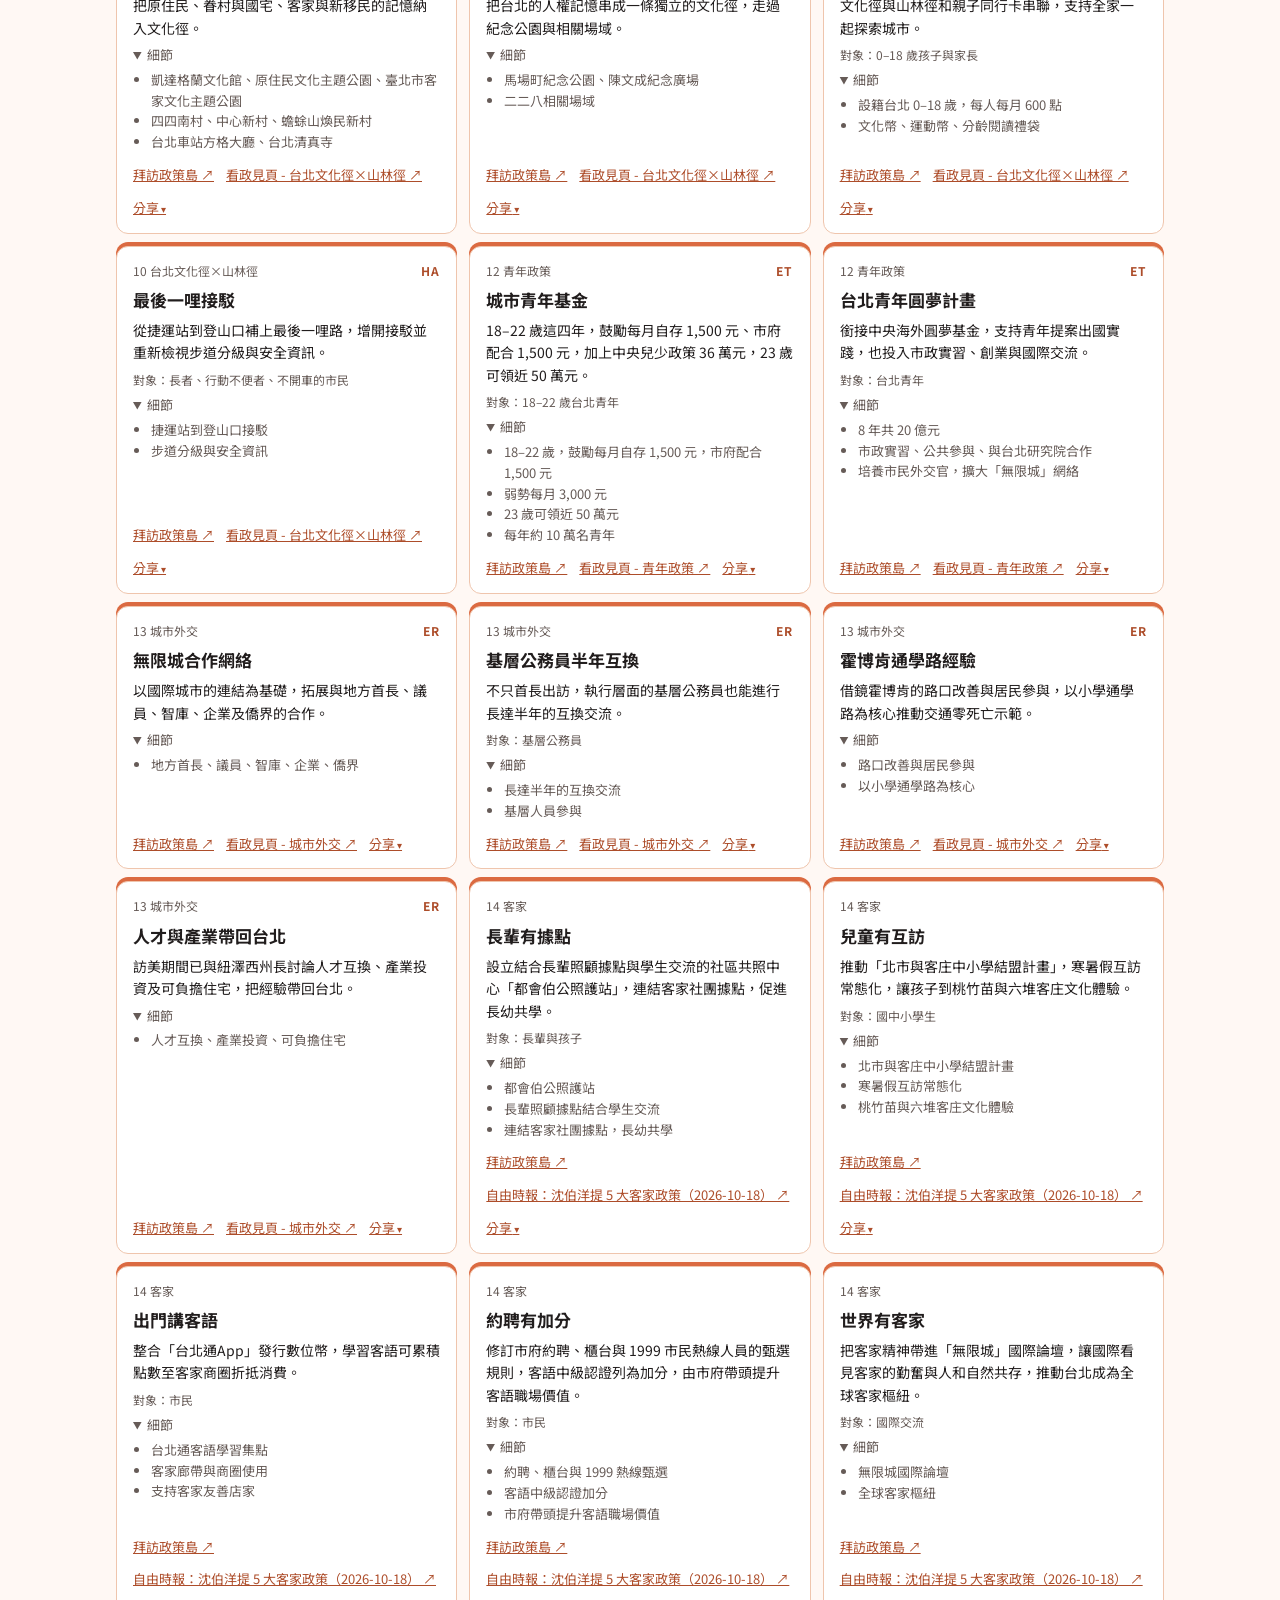
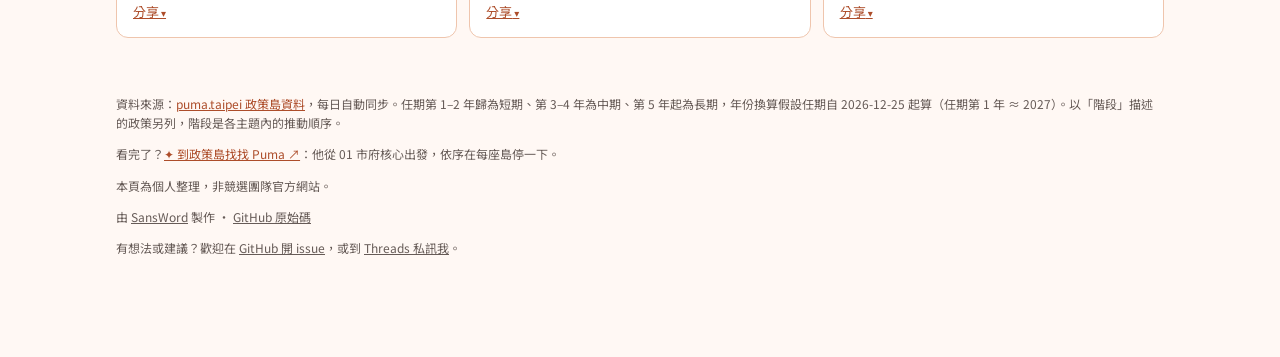
==== commit 5a96d8d5: "Per-policy share links, 找找 Puma button, rename to 導覽器 - Each card gets a 分享 menu (Threads, LINE, Fac" ====
--- a/index.html
+++ b/index.html
@@ -3,20 +3,20 @@
 <head>
 <meta charset="utf-8">
 <meta name="viewport" content="width=device-width,initial-scale=1">
-<title>沈伯洋 HEART 政策島 導航器</title>
+<title>沈伯洋 HEART 政策島 導覽器</title>
 <meta name="description" content="把沈伯洋 HEART 政策島的 94 項政見，依任期期程整理成時程表（非官方整理）。">
 <link rel="canonical" href="https://sansword.github.io/puma_heart_island_navigator/">
 <!-- Social preview (Threads, Facebook, LINE, X). og:image must be absolute; regenerate with scripts/og.sh. -->
 <meta property="og:type" content="website">
 <meta property="og:locale" content="zh_TW">
-<meta property="og:site_name" content="沈伯洋 HEART 政策島 導航器">
-<meta property="og:title" content="沈伯洋 HEART 政策島 導航器">
+<meta property="og:site_name" content="沈伯洋 HEART 政策島 導覽器">
+<meta property="og:title" content="沈伯洋 HEART 政策島 導覽器">
 <meta property="og:description" content="把沈伯洋 HEART 政策島的每一項政見，依任期期程整理成時程表（非官方整理）。">
 <meta property="og:url" content="https://sansword.github.io/puma_heart_island_navigator/">
 <meta property="og:image" content="https://sansword.github.io/puma_heart_island_navigator/assets/og.png">
 <meta property="og:image:width" content="1200">
 <meta property="og:image:height" content="630">
-<meta property="og:image:alt" content="沈伯洋 HEART 政策島 導航器：每一項政見，依承諾的期程排開">
+<meta property="og:image:alt" content="沈伯洋 HEART 政策島 導覽器：每一項政見，依承諾的期程排開">
 <meta name="twitter:card" content="summary_large_image">
 <!-- Official puma.taipei favicon (32x32 .ico). -->
 <link rel="icon" href="assets/favicon.ico" sizes="any">
@@ -29,9 +29,11 @@
 <body>
 <div class="top-band">
 <header class="top">
-  <p class="eyebrow">非官方整理 · Unofficial</p>
-  <h1>沈伯洋 HEART 政策島 導航器</h1>
+  <!-- 小水滴: what Puma's supporters call themselves; marks this as a supporter-made, unofficial page. -->
+  <p class="eyebrow">非官方 · 小水滴自主整理</p>
+  <h1>沈伯洋 HEART 政策島 導覽器</h1>
   <p class="lede">把 <a href="https://puma.taipei/heart-island" target="_blank" rel="noopener">HEART 政策島</a> 的每一項政見，依承諾的期程排開。點「拜訪政策島」會開啟政策島並聚焦到該主題，再從主題面板的「政策細項」清單點選該政策。</p>
+  <p class="cta"><a href="https://puma.taipei/heart-island?focus=civil" target="_blank" rel="noopener" title="Puma 從 01 市府核心出發，依序走訪每座政策島">✦ 到政策島找找 Puma ↗</a></p>
   <p class="meta" id="meta">載入中…</p>
 </header>
 </div>
@@ -56,6 +58,7 @@
 
 <footer class="foot">
   <p>資料來源：<a href="https://puma.taipei/heart-island-assets/policies.json" target="_blank" rel="noopener">puma.taipei 政策島資料</a>，每日自動同步。任期第 1–2 年歸為短期、第 3–4 年為中期、第 5 年起為長期，年份換算假設任期自 2026-12-25 起算（任期第 1 年 ≈ 2027）。以「階段」描述的政策另列，階段是各主題內的推動順序。</p>
+  <p>看完了？<a href="https://puma.taipei/heart-island?focus=civil" target="_blank" rel="noopener">✦ 到政策島找找 Puma ↗</a>：他從 01 市府核心出發，依序在每座島停一下。</p>
   <p>本頁為個人整理，非競選團隊官方網站。</p>
   <p class="credit">由 <a href="https://www.threads.com/@sanswordtw" target="_blank" rel="noopener">SansWord</a> 製作 · <a href="https://github.com/SansWord/puma_heart_island_navigator" target="_blank" rel="noopener">GitHub 原始碼</a></p>
   <p class="credit">有想法或建議？歡迎在 <a href="https://github.com/SansWord/puma_heart_island_navigator/issues" target="_blank" rel="noopener">GitHub 開 issue</a>，或到 <a href="https://www.threads.com/@sanswordtw" target="_blank" rel="noopener">Threads 私訊我</a>。</p>
--- a/assets/style.css
+++ b/assets/style.css
@@ -48,6 +48,19 @@
 .top .lede { margin: 0 0 6px; max-width: 46em; font-weight: 500; }
 .top .meta { margin: 0; font-size: 13px; }
 .top a { color: var(--ink); font-weight: 700; }
+/* Invitation to the official island, where Puma walks the islands (he starts at 01 市府核心).
+   Loud in the header band, which scrolls away before the policies start. */
+.top .cta { margin: 14px 0 12px; }
+.top .cta a {
+  display: inline-block;
+  padding: 8px 18px;
+  border-radius: 999px;
+  background: var(--ink);
+  color: #fff;
+  text-decoration: none;
+}
+.top .cta a:hover { background: #000; }
+.top .cta a:focus-visible { outline: 3px solid var(--highlight); outline-offset: 2px; }
 
 /* The search bar is always pinned. The filter pills wrap instead of scrolling sideways; on phones
    they're too tall to pin, so they stick (under the search bar) only on wider screens. */
@@ -188,7 +201,82 @@
 .card .who { margin: 0; font-size: 12px; color: var(--muted); }
 .card details { font-size: 13px; color: var(--muted); }
 .card details ul { margin: 4px 0 0; padding-left: 18px; }
-.card .links { display: flex; flex-wrap: wrap; gap: 12px; margin-top: auto; padding-top: 6px; font-size: 13px; }
+.card .links { display: flex; flex-wrap: wrap; align-items: baseline; gap: 12px; margin-top: auto; padding-top: 6px; font-size: 13px; }
+/* 分享: a link-styled toggle whose menu opens upward, over the card, so it never runs off the
+   bottom of the last card. */
+.share { position: relative; }
+.share summary {
+  list-style: none;
+  color: var(--accent);
+  text-decoration: underline;
+  cursor: pointer;
+}
+.share summary::-webkit-details-marker { display: none; }
+.share summary::after { content: " ▾"; font-size: 10px; }
+.share[open] summary::after { content: " ▴"; }
+.share summary:hover { color: var(--accent-hover); }
+.share-menu {
+  position: absolute;
+  left: 0;
+  bottom: calc(100% + 6px);
+  z-index: 2;
+  display: flex;
+  flex-direction: column;
+  min-width: 9em;
+  padding: 4px;
+  border: 1px solid var(--line);
+  border-radius: 10px;
+  background: var(--surface);
+  box-shadow: 0 6px 18px rgb(33 29 29 / .18);
+}
+.share-menu.flip { left: auto; right: 0; }
+.share-menu a, .share-menu button {
+  display: block;
+  padding: 8px 12px;
+  border: 0;
+  border-radius: 6px;
+  background: none;
+  color: var(--ink);
+  font: inherit;
+  text-align: left;
+  text-decoration: none;
+  white-space: nowrap;
+  cursor: pointer;
+}
+.share-menu a:hover, .share-menu button:hover { background: var(--chip); color: var(--ink); }
+/* Touch screens: 分享 becomes a pill button and menu items get 44px rows, so each is an easy tap. */
+@media (pointer: coarse) {
+  .card .links { align-items: center; }
+  .share summary {
+    display: inline-flex;
+    align-items: center;
+    min-height: 44px;
+    padding: 0 16px;
+    border: 1px solid var(--line);
+    border-radius: 999px;
+    background: var(--chip);
+    font-size: 15px;
+    font-weight: 700;
+    text-decoration: none;
+  }
+  .share-menu { min-width: 11em; }
+  .share-menu a, .share-menu button {
+    display: flex;
+    align-items: center;
+    min-height: 44px;
+    font-size: 16px;
+  }
+}
+/* Card opened from a shared p/<id>/ link: clears the pinned search bar (and filters on wide screens). */
+.card { scroll-margin-top: calc(var(--search-h) + 16px); }
+@media (min-width: 720px) {
+  .card { scroll-margin-top: 220px; }
+}
+.card.linked { outline: 3px solid var(--highlight); outline-offset: 2px; animation: linked 1.2s ease-out 2; }
+@keyframes linked { 50% { outline-color: var(--brand); } }
+@media (prefers-reduced-motion: reduce) {
+  .card.linked { animation: none; }
+}
 
 /* Bottom padding clears the floating back-to-top button. */
 .foot { margin-top: 56px; padding-bottom: 88px; font-size: 12px; color: var(--muted); }
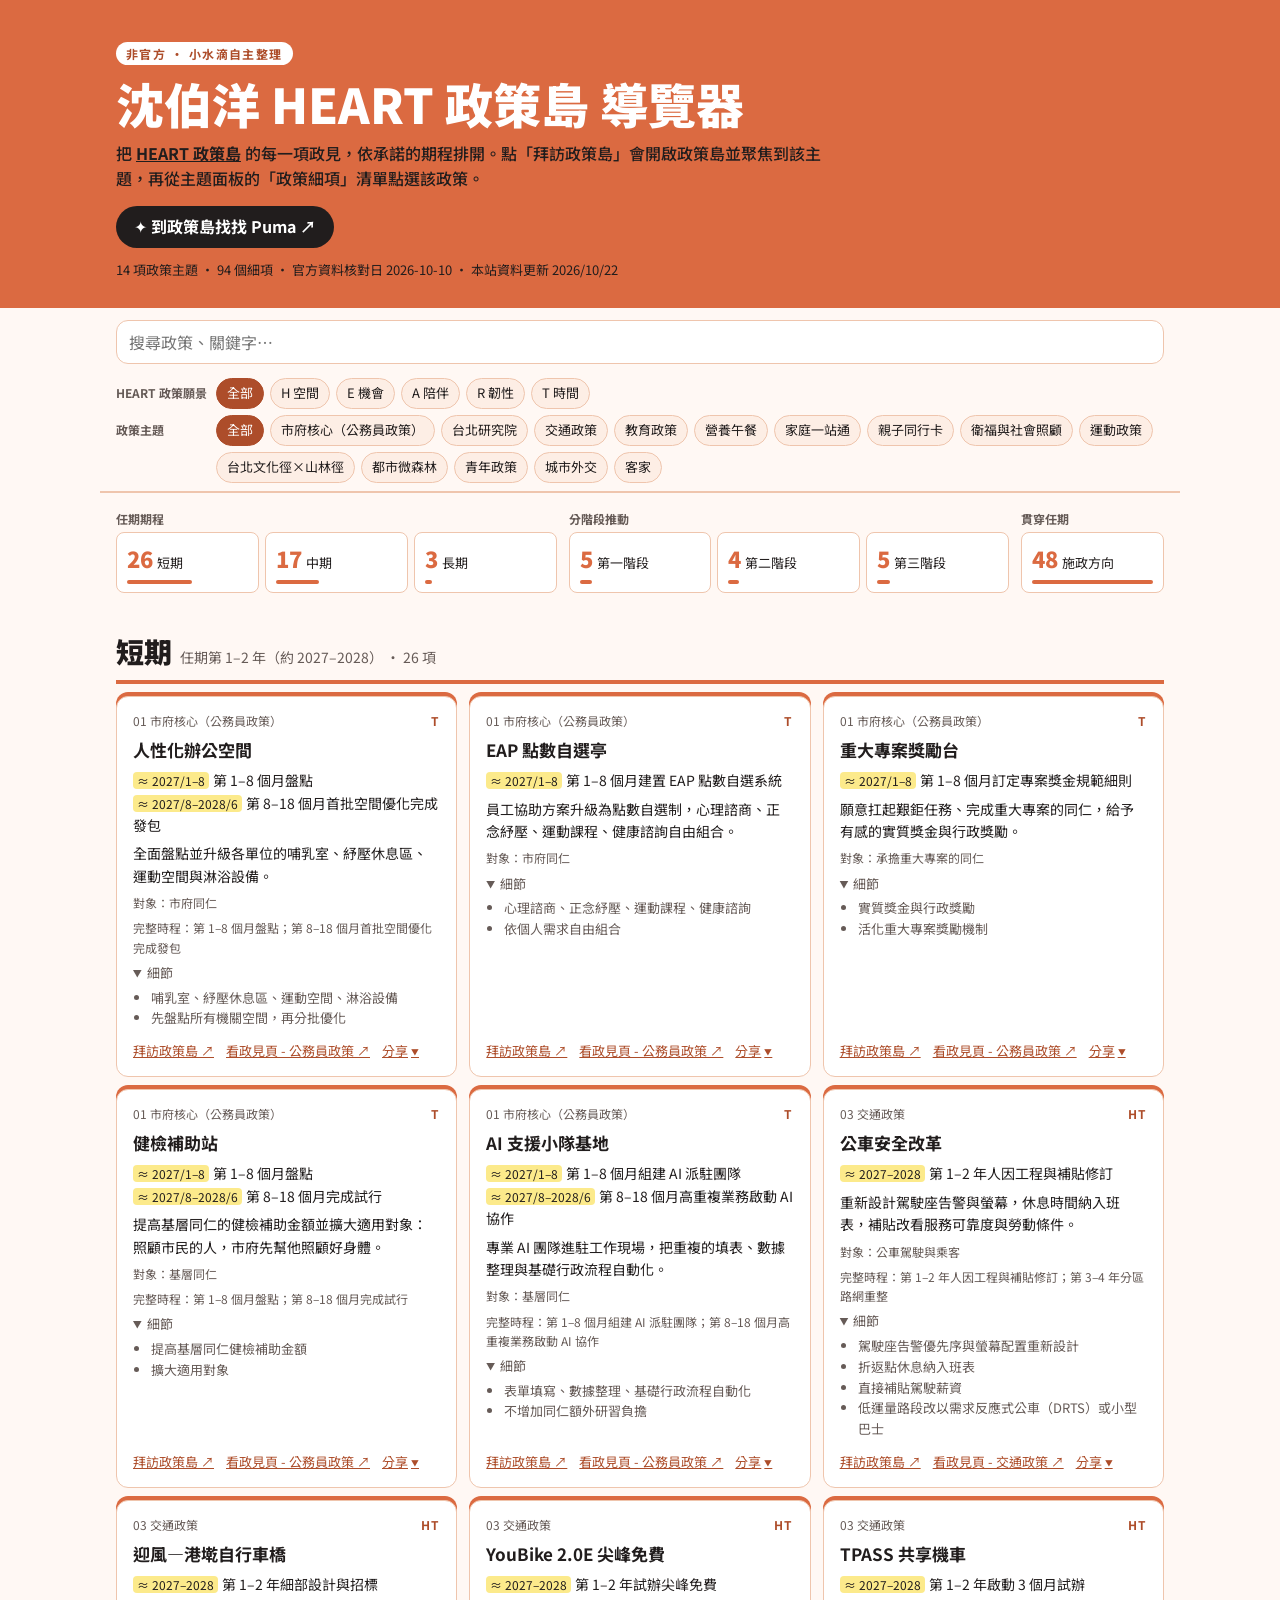
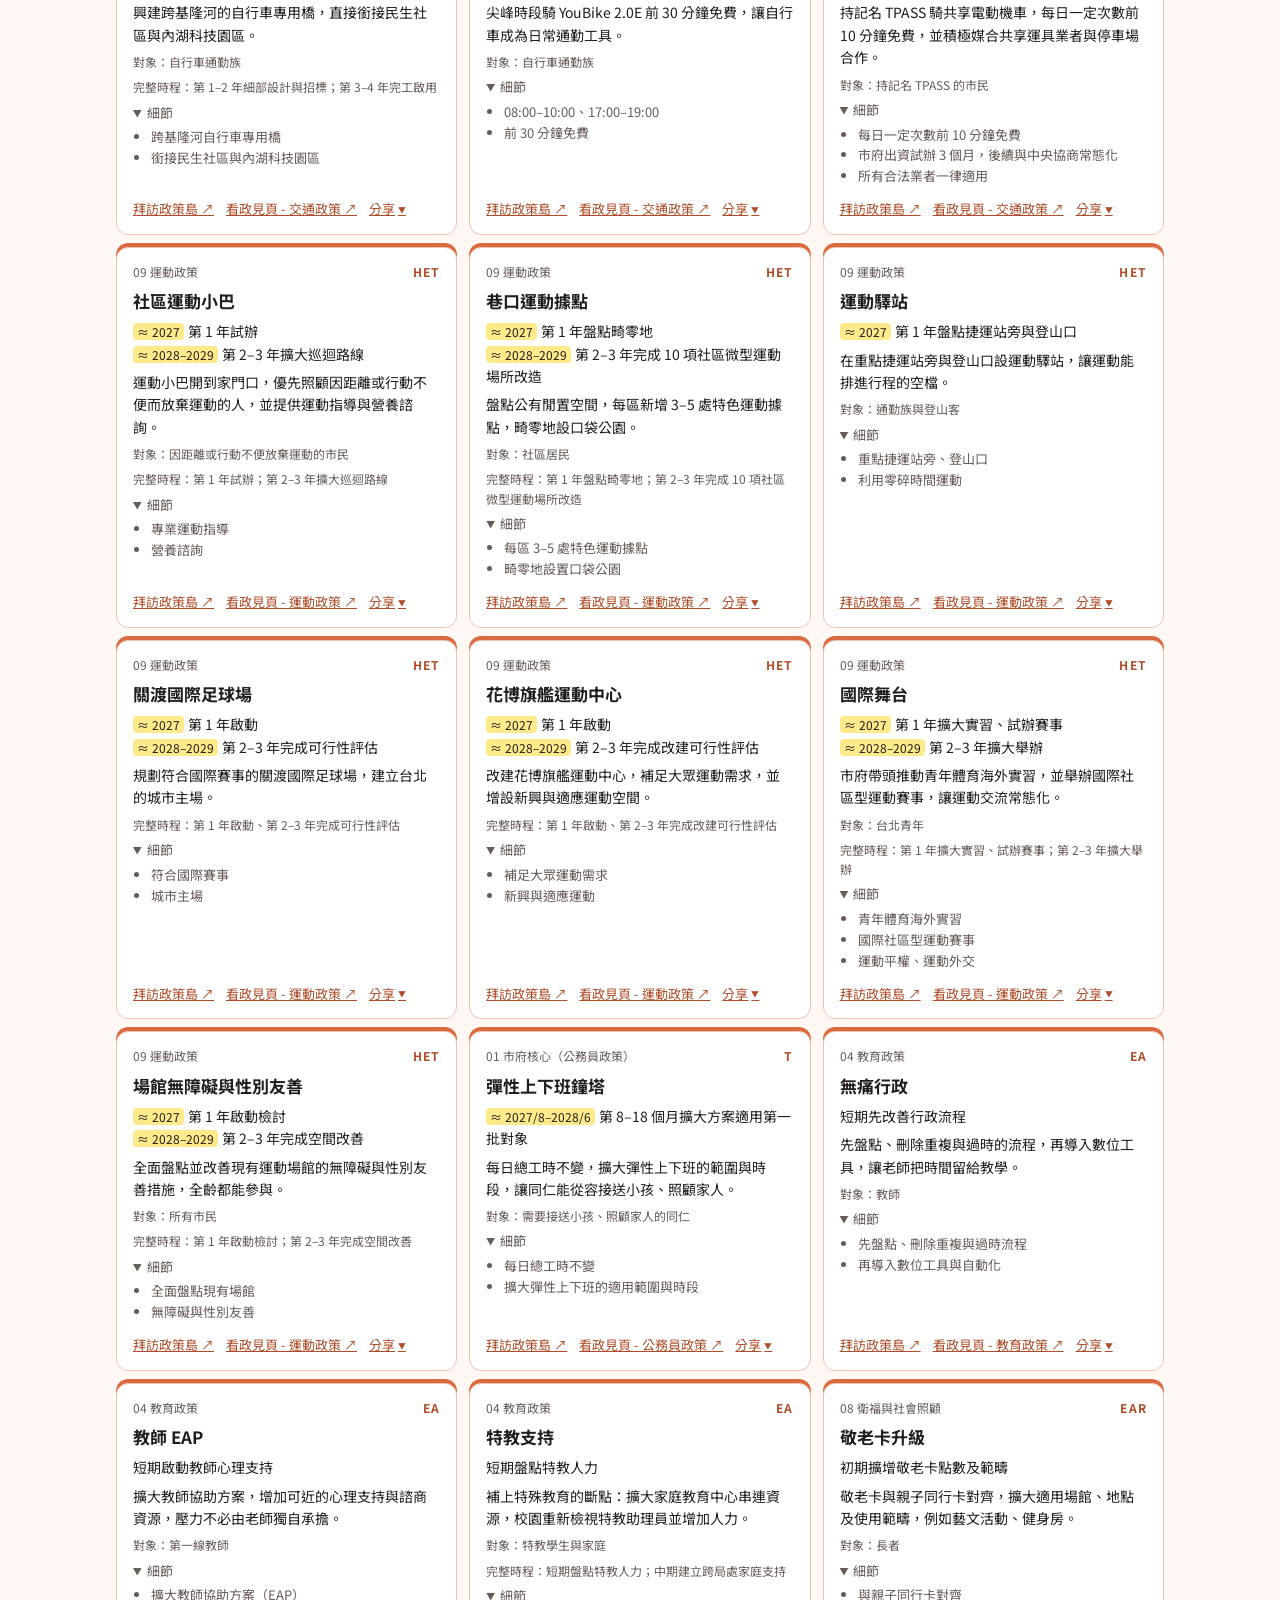
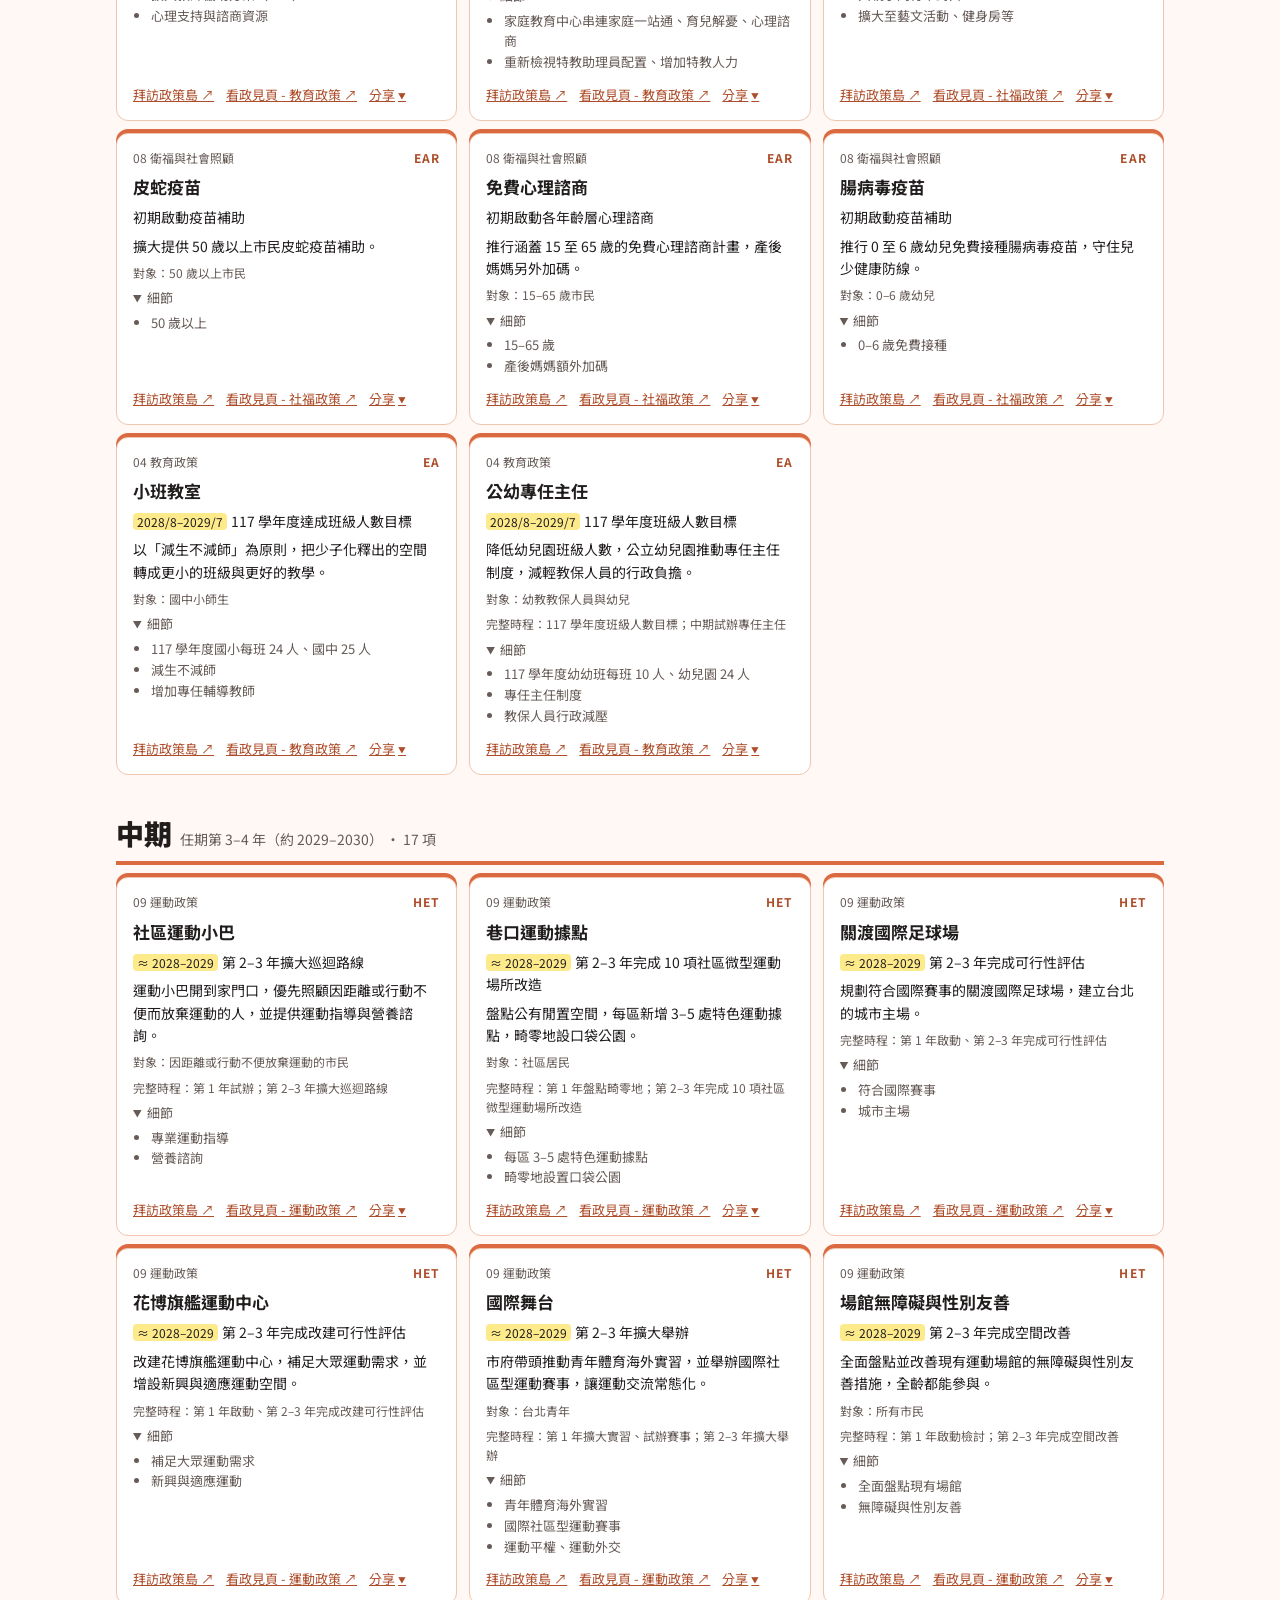
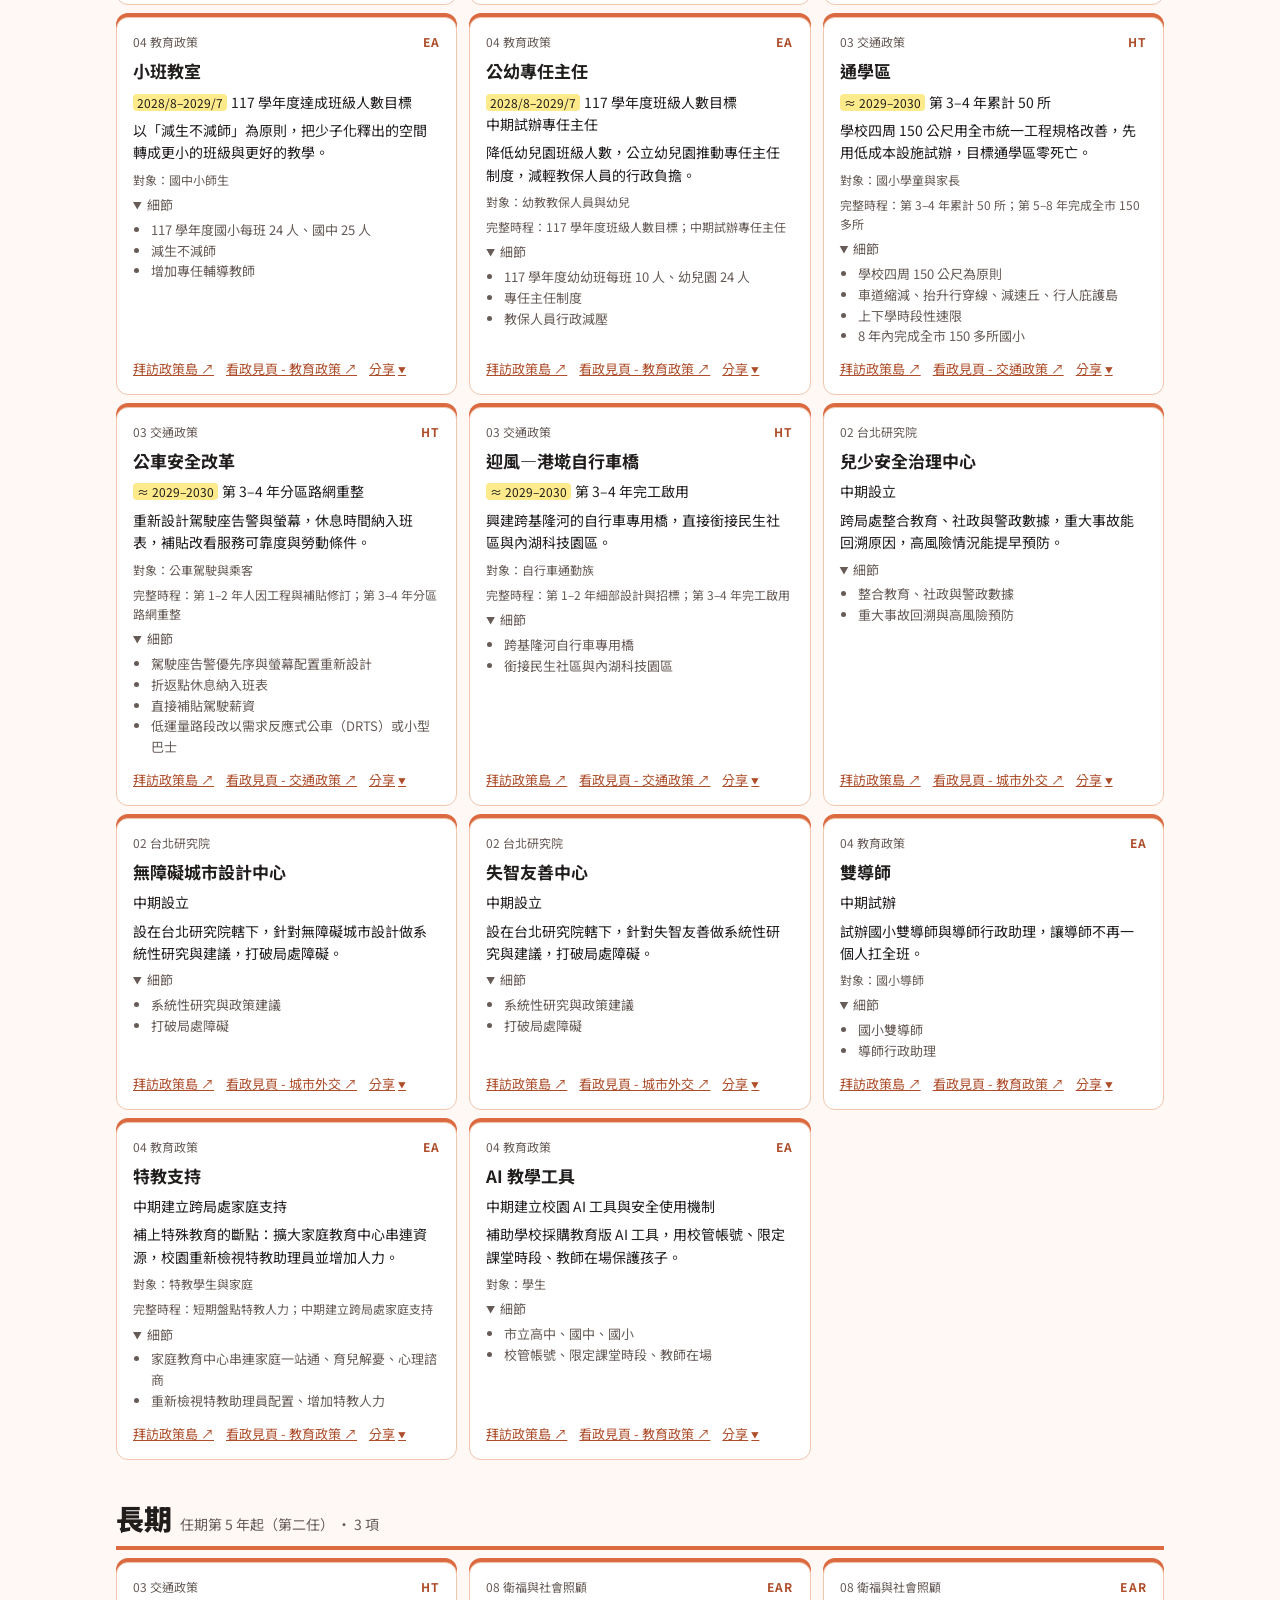
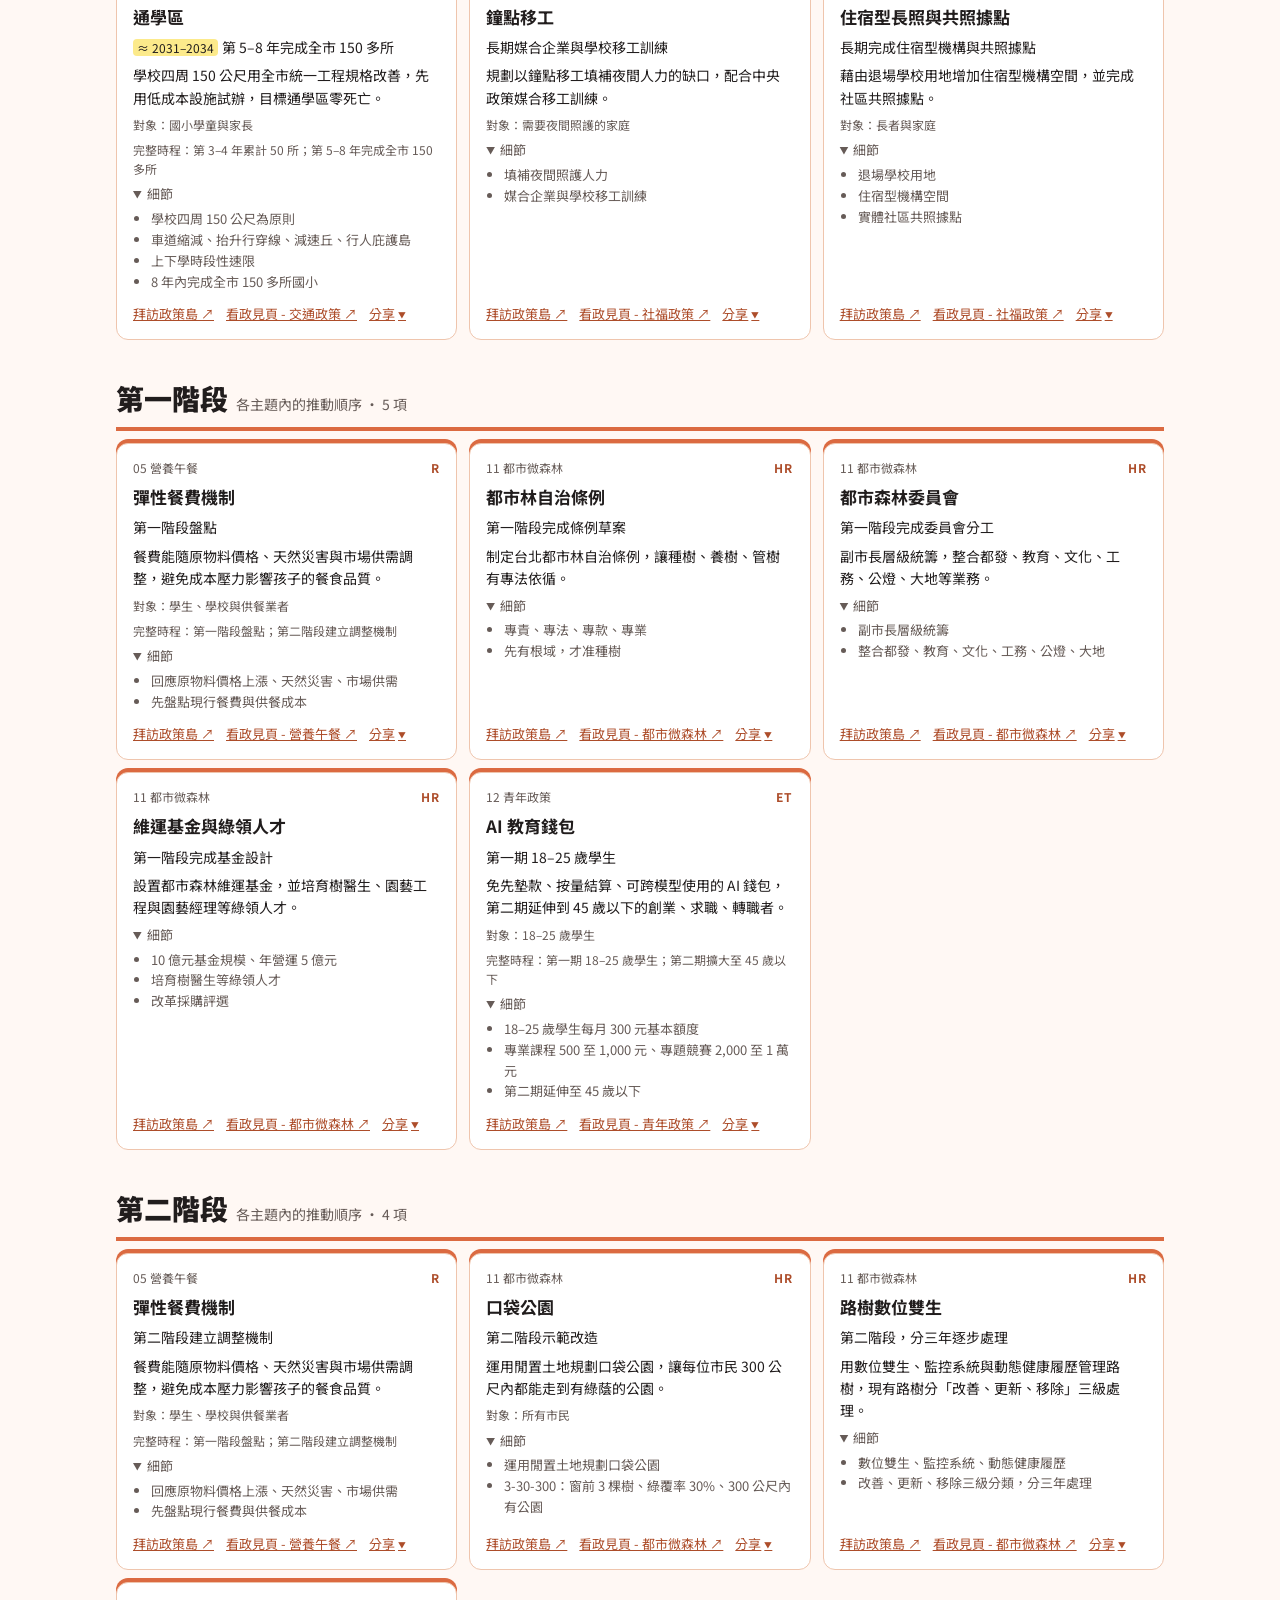
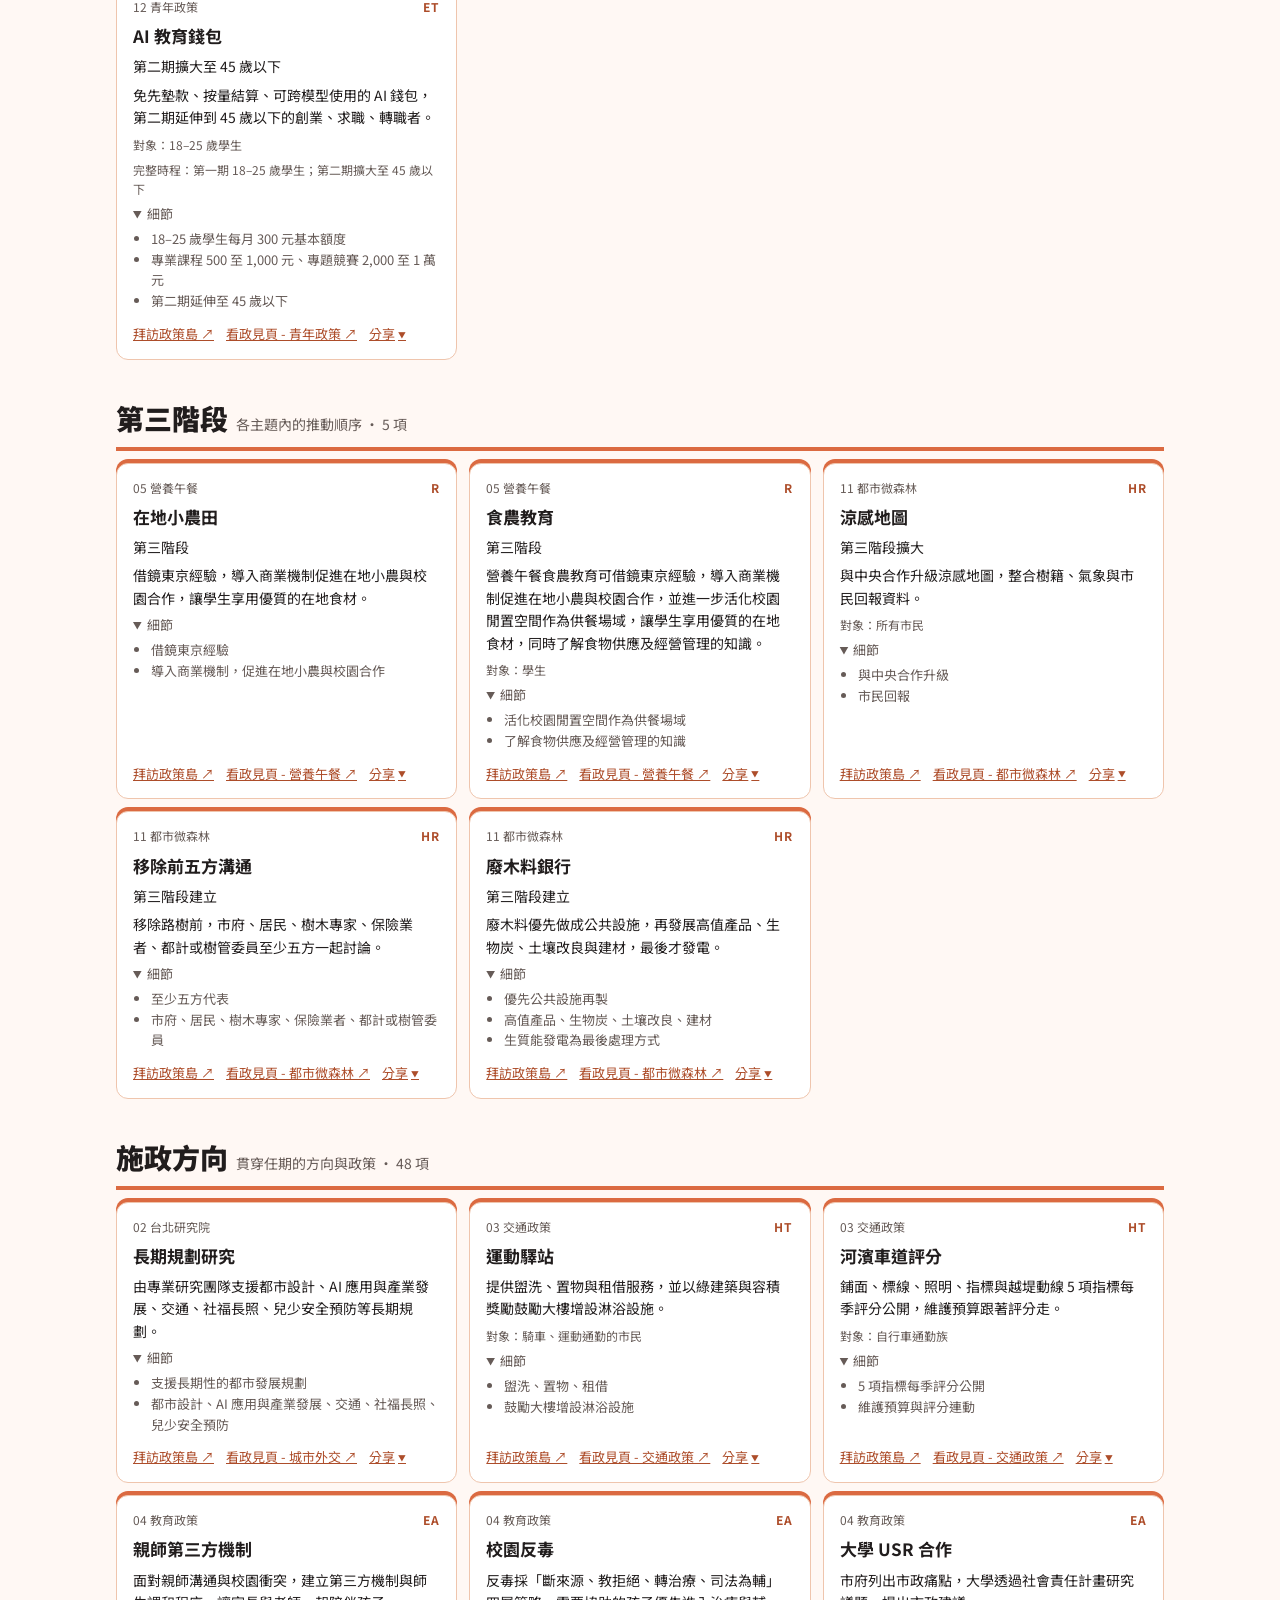
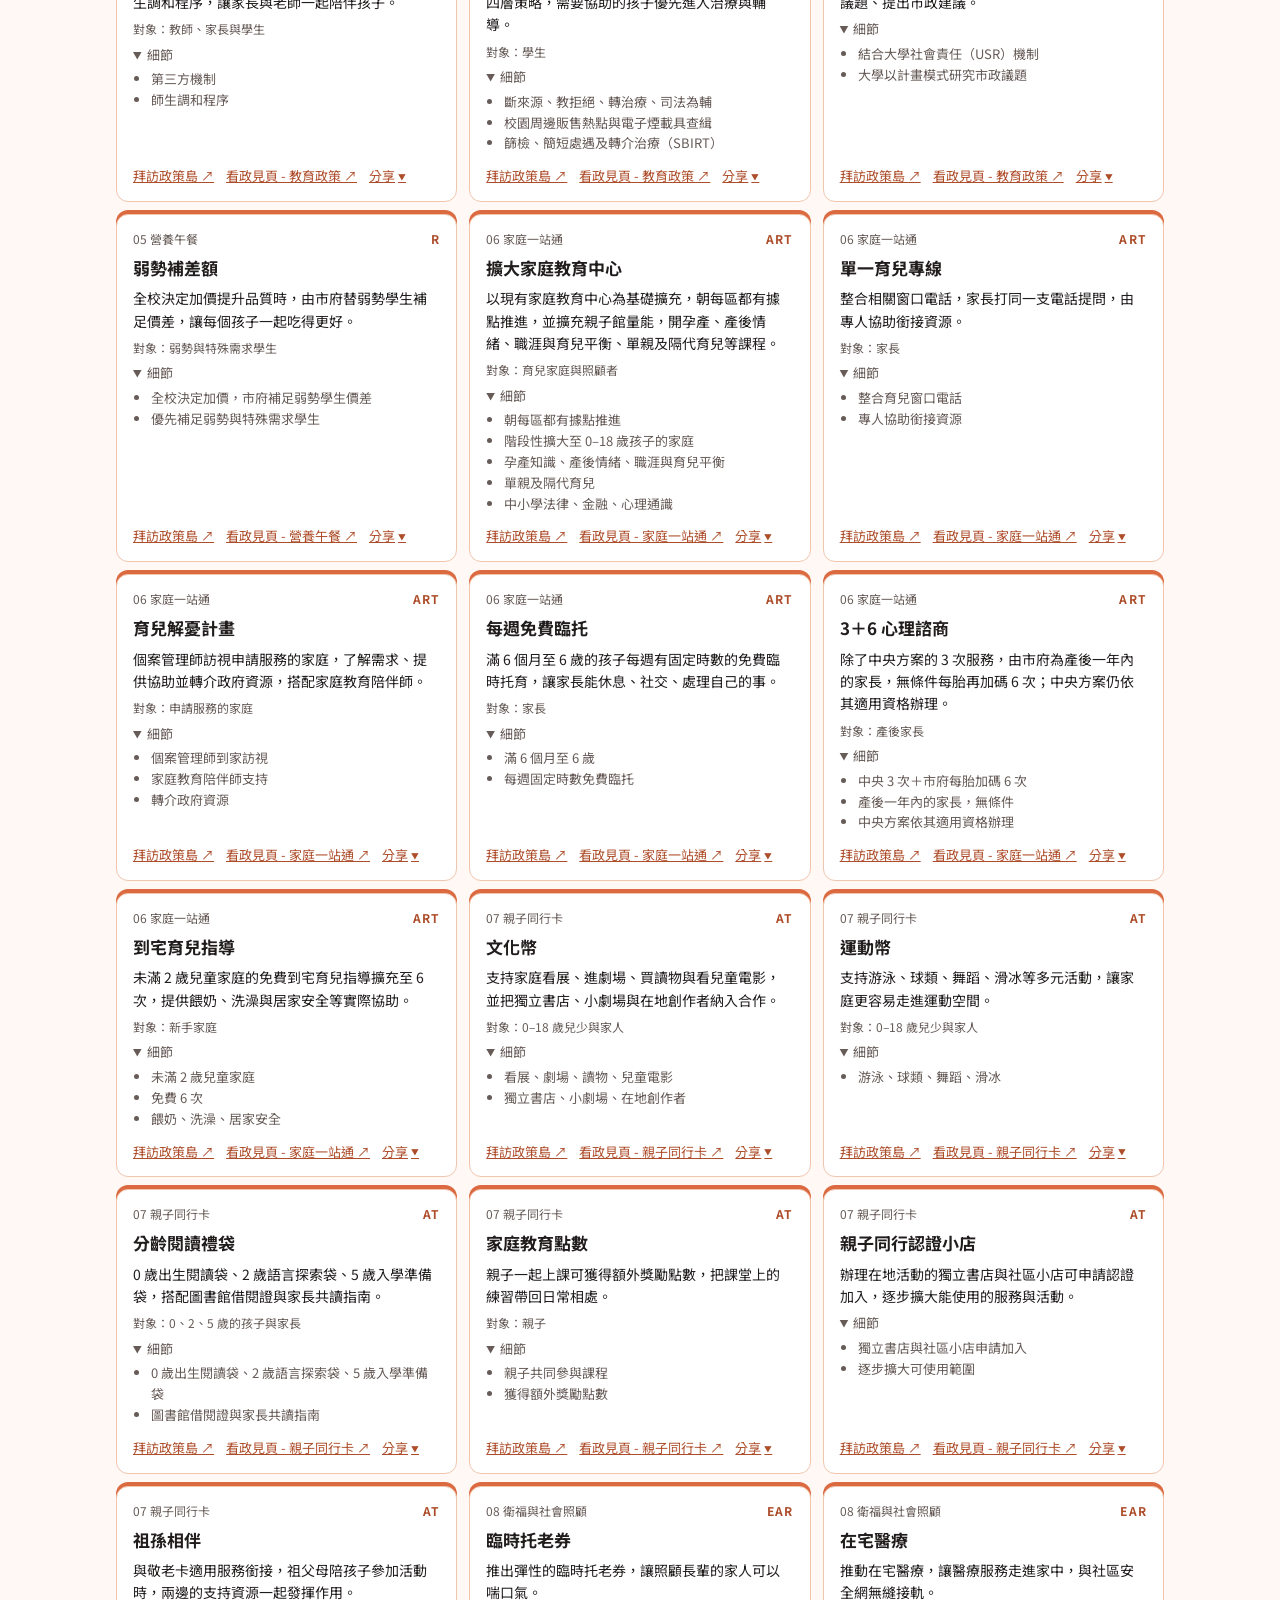
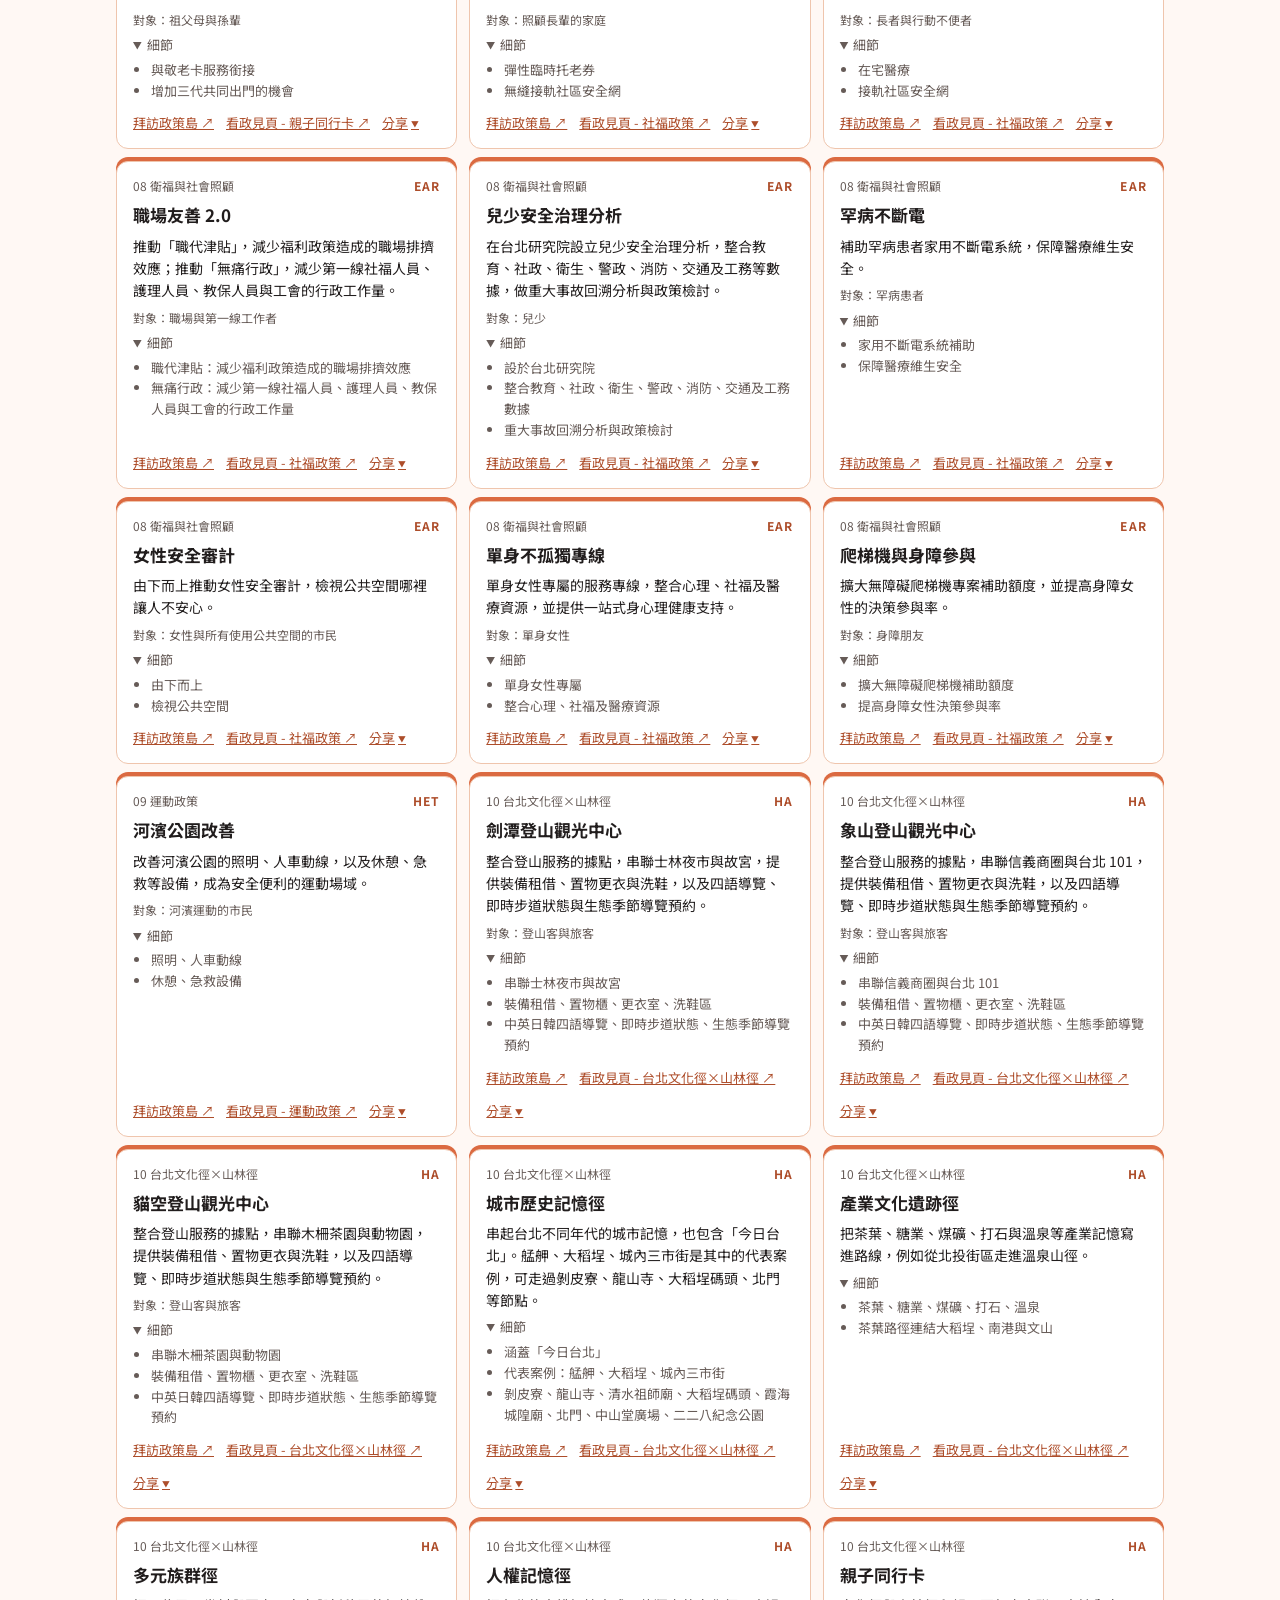
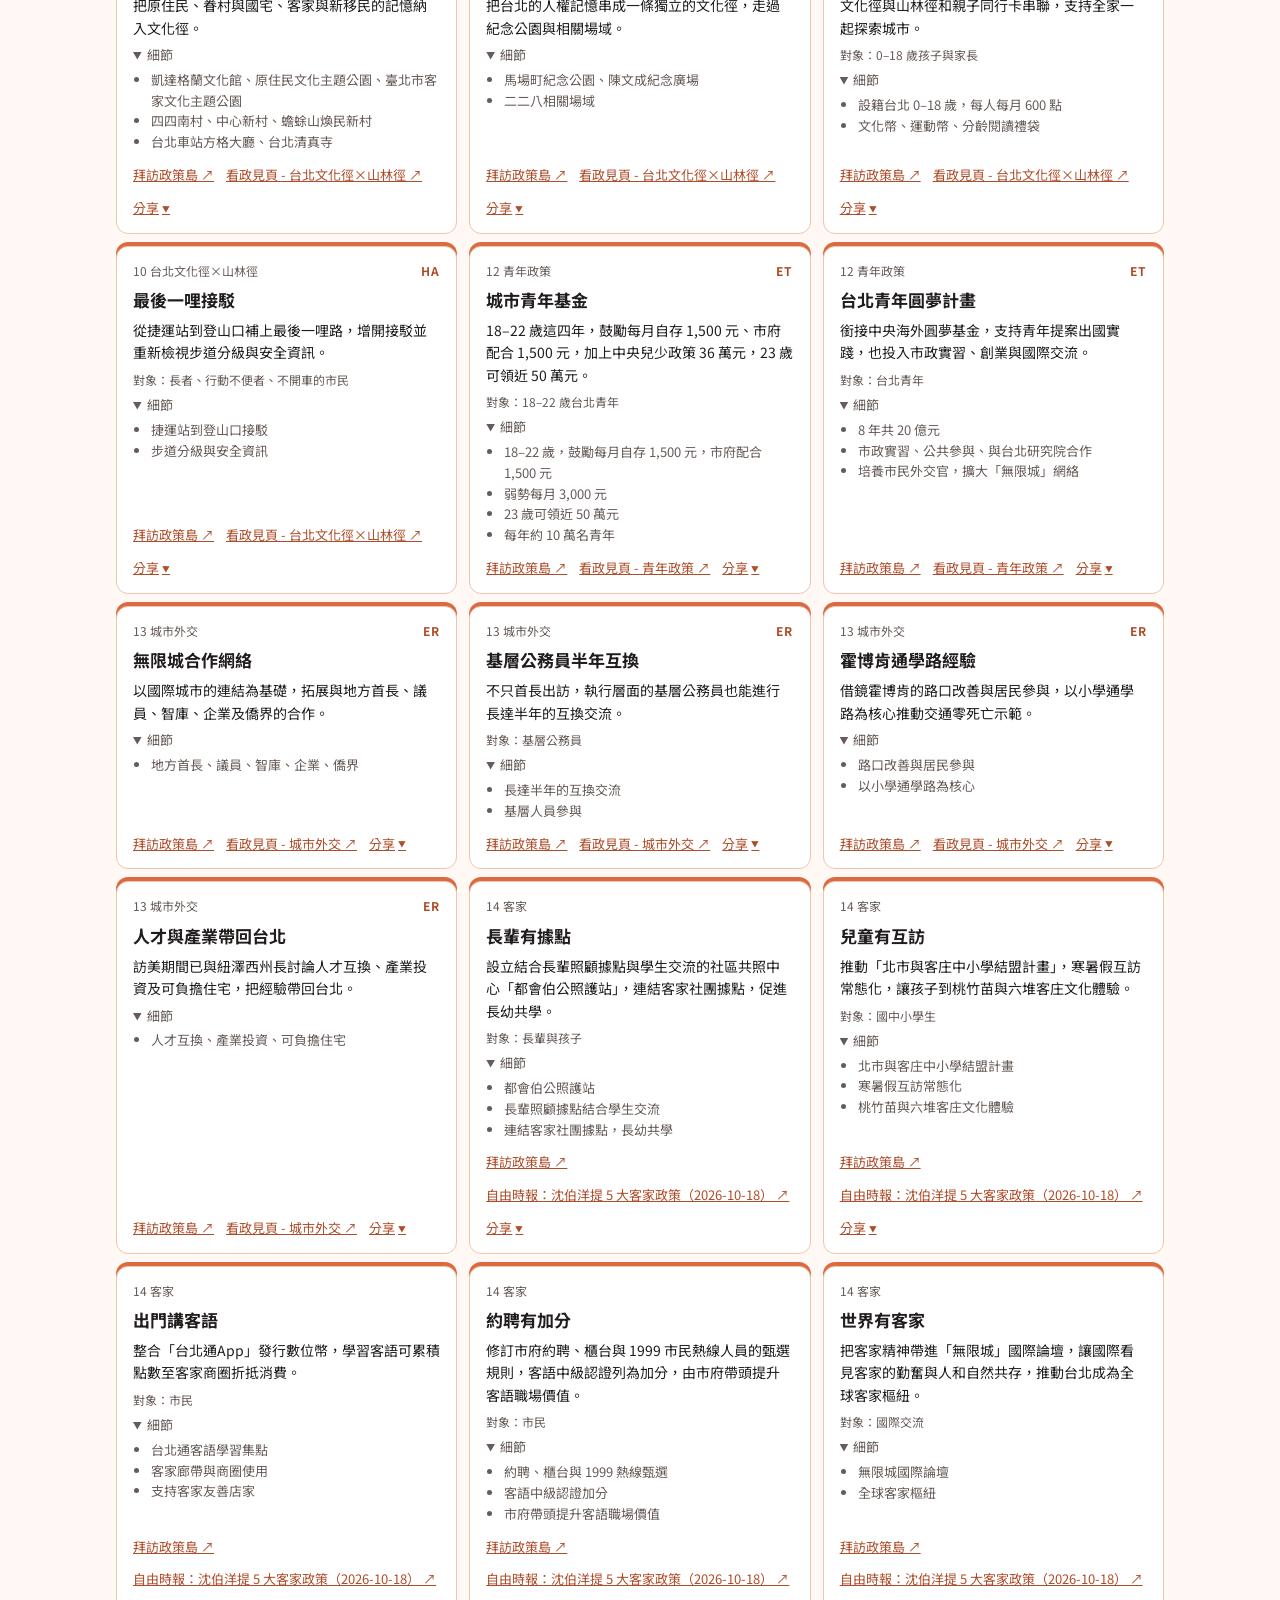
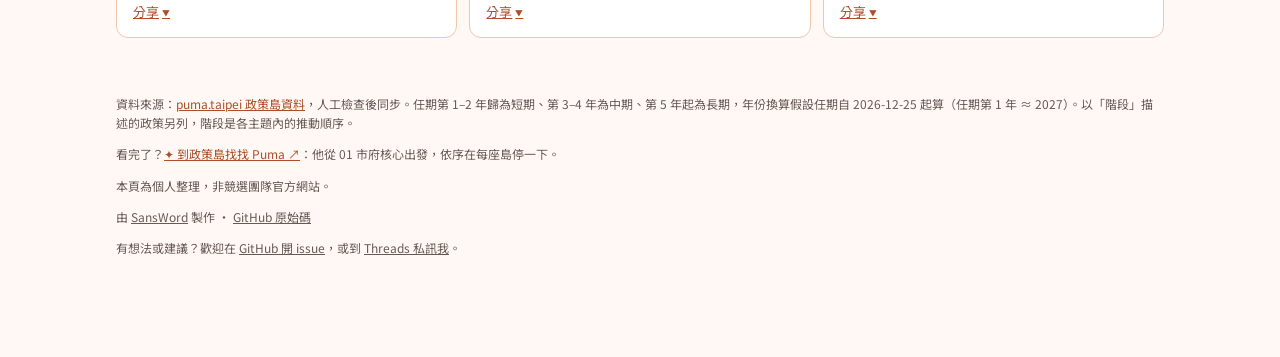
==== commit d0a768e0: "Manual data sync: no daily schedule, deploys use committed data - Drop the daily cron and the deploy" ====
--- a/index.html
+++ b/index.html
@@ -57,7 +57,7 @@
 <main id="timeline"></main>
 
 <footer class="foot">
-  <p>資料來源：<a href="https://puma.taipei/heart-island-assets/policies.json" target="_blank" rel="noopener">puma.taipei 政策島資料</a>，每日自動同步。任期第 1–2 年歸為短期、第 3–4 年為中期、第 5 年起為長期，年份換算假設任期自 2026-12-25 起算（任期第 1 年 ≈ 2027）。以「階段」描述的政策另列，階段是各主題內的推動順序。</p>
+  <p>資料來源：<a href="https://puma.taipei/heart-island-assets/policies.json" target="_blank" rel="noopener">puma.taipei 政策島資料</a>，人工檢查後同步。任期第 1–2 年歸為短期、第 3–4 年為中期、第 5 年起為長期，年份換算假設任期自 2026-12-25 起算（任期第 1 年 ≈ 2027）。以「階段」描述的政策另列，階段是各主題內的推動順序。</p>
   <p>看完了？<a href="https://puma.taipei/heart-island?focus=civil" target="_blank" rel="noopener">✦ 到政策島找找 Puma ↗</a>：他從 01 市府核心出發，依序在每座島停一下。</p>
   <p>本頁為個人整理，非競選團隊官方網站。</p>
   <p class="credit">由 <a href="https://www.threads.com/@sanswordtw" target="_blank" rel="noopener">SansWord</a> 製作 · <a href="https://github.com/SansWord/puma_heart_island_navigator" target="_blank" rel="noopener">GitHub 原始碼</a></p>
--- a/assets/style.css
+++ b/assets/style.css
@@ -44,7 +44,8 @@
   font-weight: 700;
   letter-spacing: .12em;
 }
-h1 { margin: 10px 0 10px; font-size: clamp(30px, 6vw, 48px); font-weight: 900; line-height: 1.15; color: #fff; }
+/* keep-all: wrap only at the spaces, so 導覽器 never splits on phones. */
+h1 { margin: 10px 0 10px; font-size: clamp(30px, 6vw, 48px); font-weight: 900; line-height: 1.15; color: #fff; word-break: keep-all; }
 .top .lede { margin: 0 0 6px; max-width: 46em; font-weight: 500; }
 .top .meta { margin: 0; font-size: 13px; }
 .top a { color: var(--ink); font-weight: 700; }
@@ -212,8 +213,8 @@
   cursor: pointer;
 }
 .share summary::-webkit-details-marker { display: none; }
-.share summary::after { content: " ▾"; font-size: 10px; }
-.share[open] summary::after { content: " ▴"; }
+.share summary::after { content: "▼"; margin-left: 3px; font-size: .6em; vertical-align: .15em; }
+.share[open] summary::after { content: "▲"; }
 .share summary:hover { color: var(--accent-hover); }
 .share-menu {
   position: absolute;
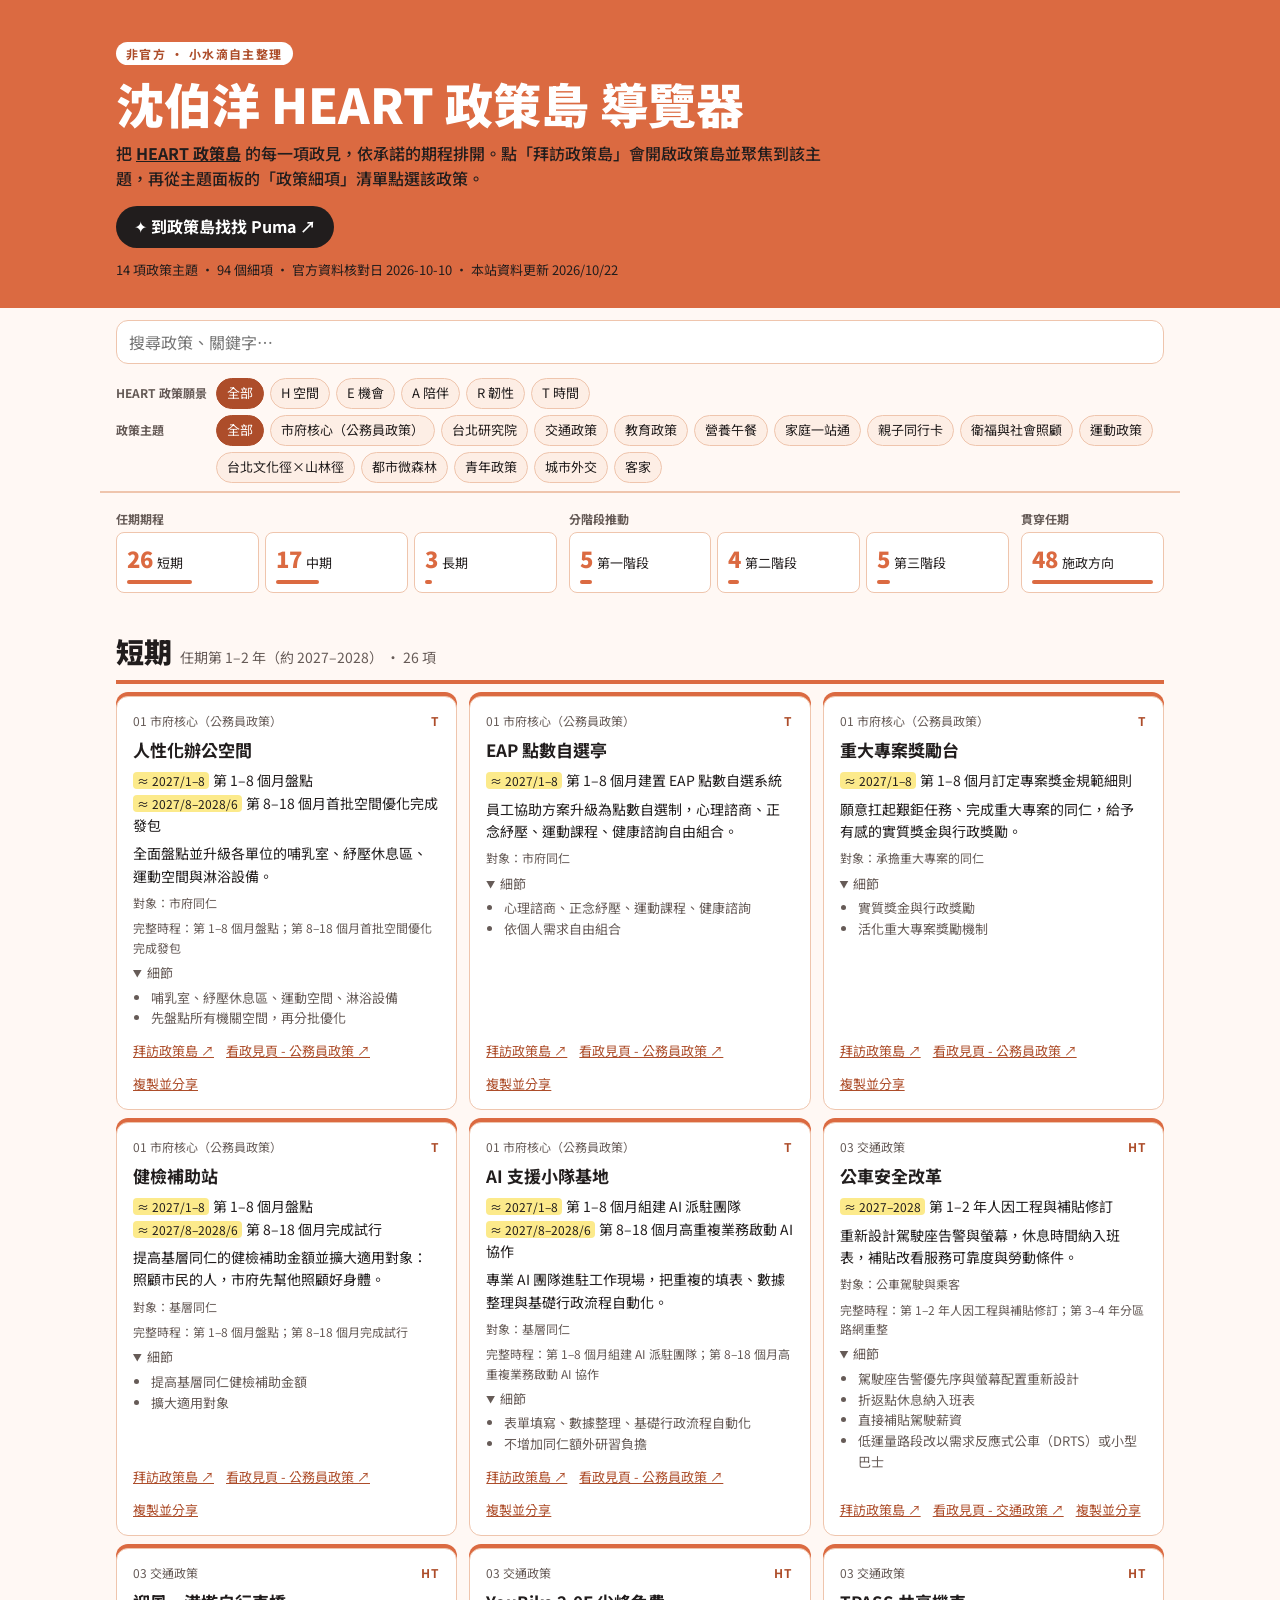
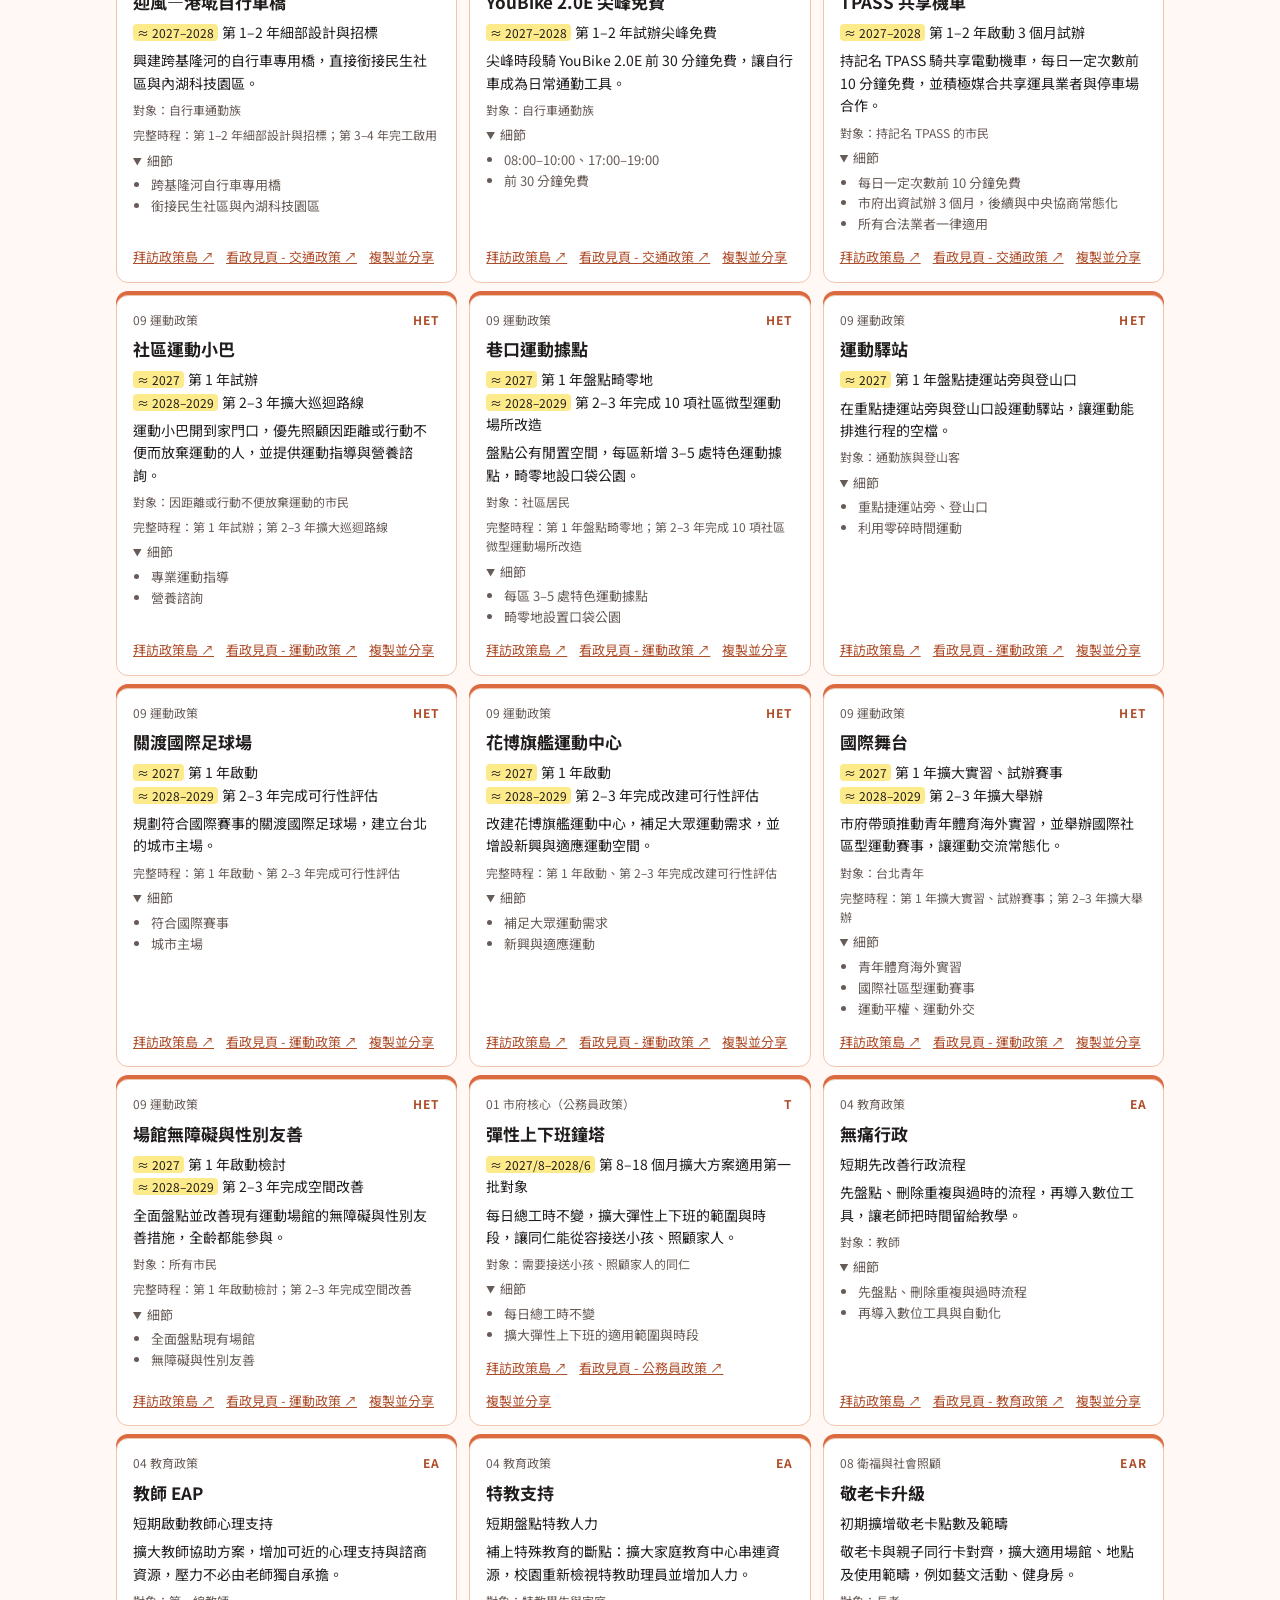
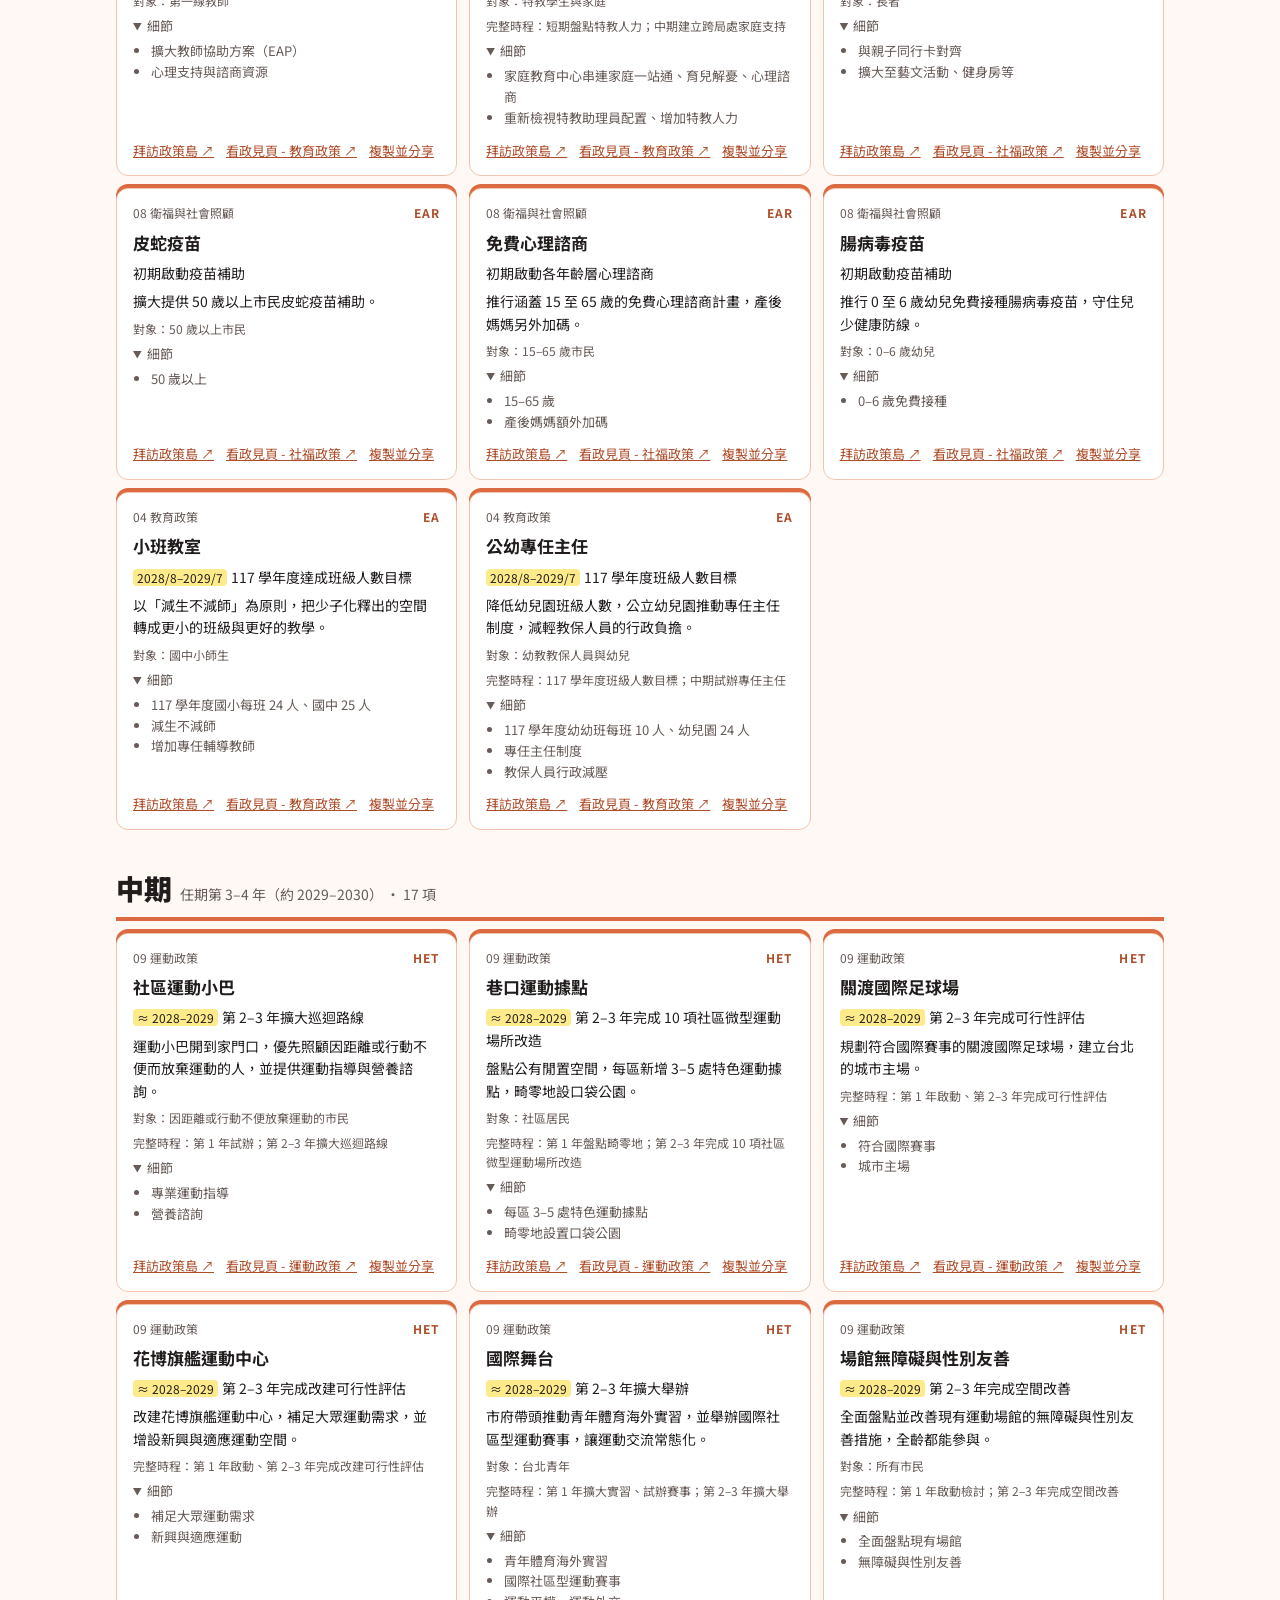
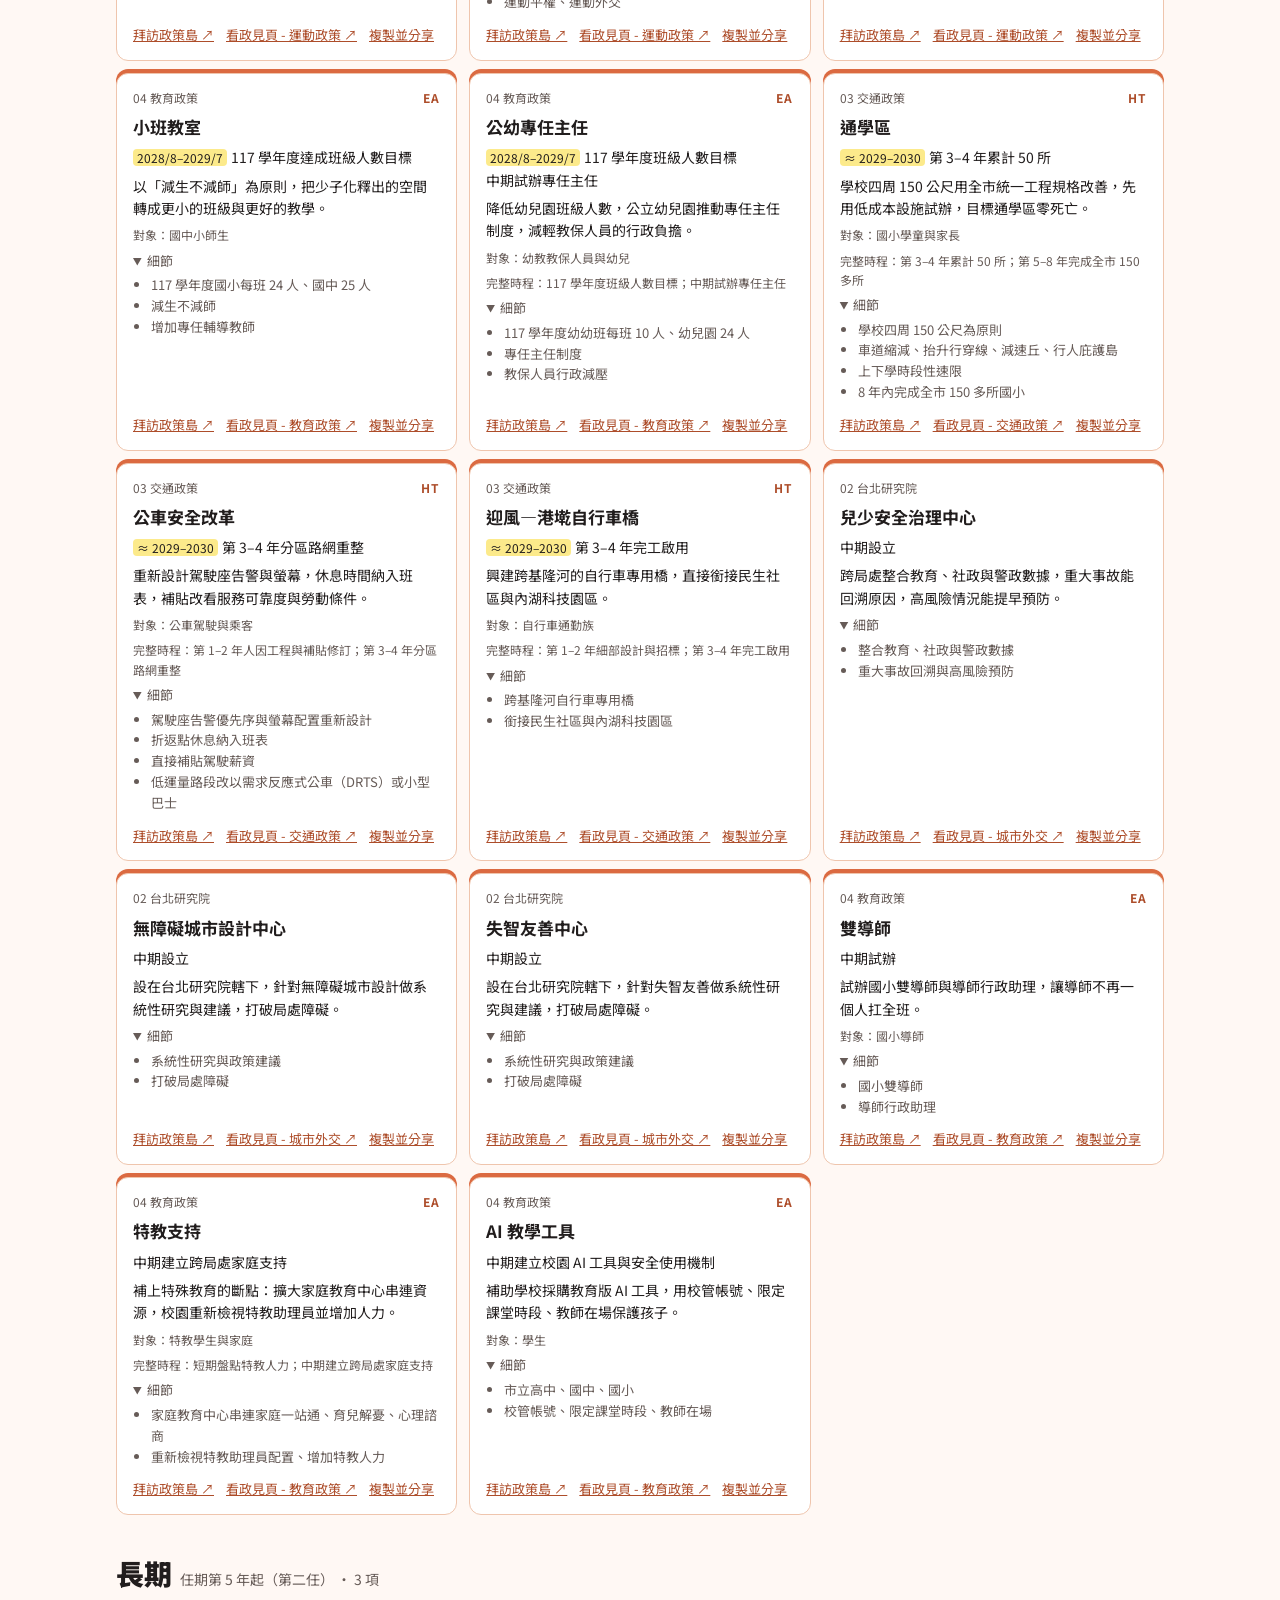
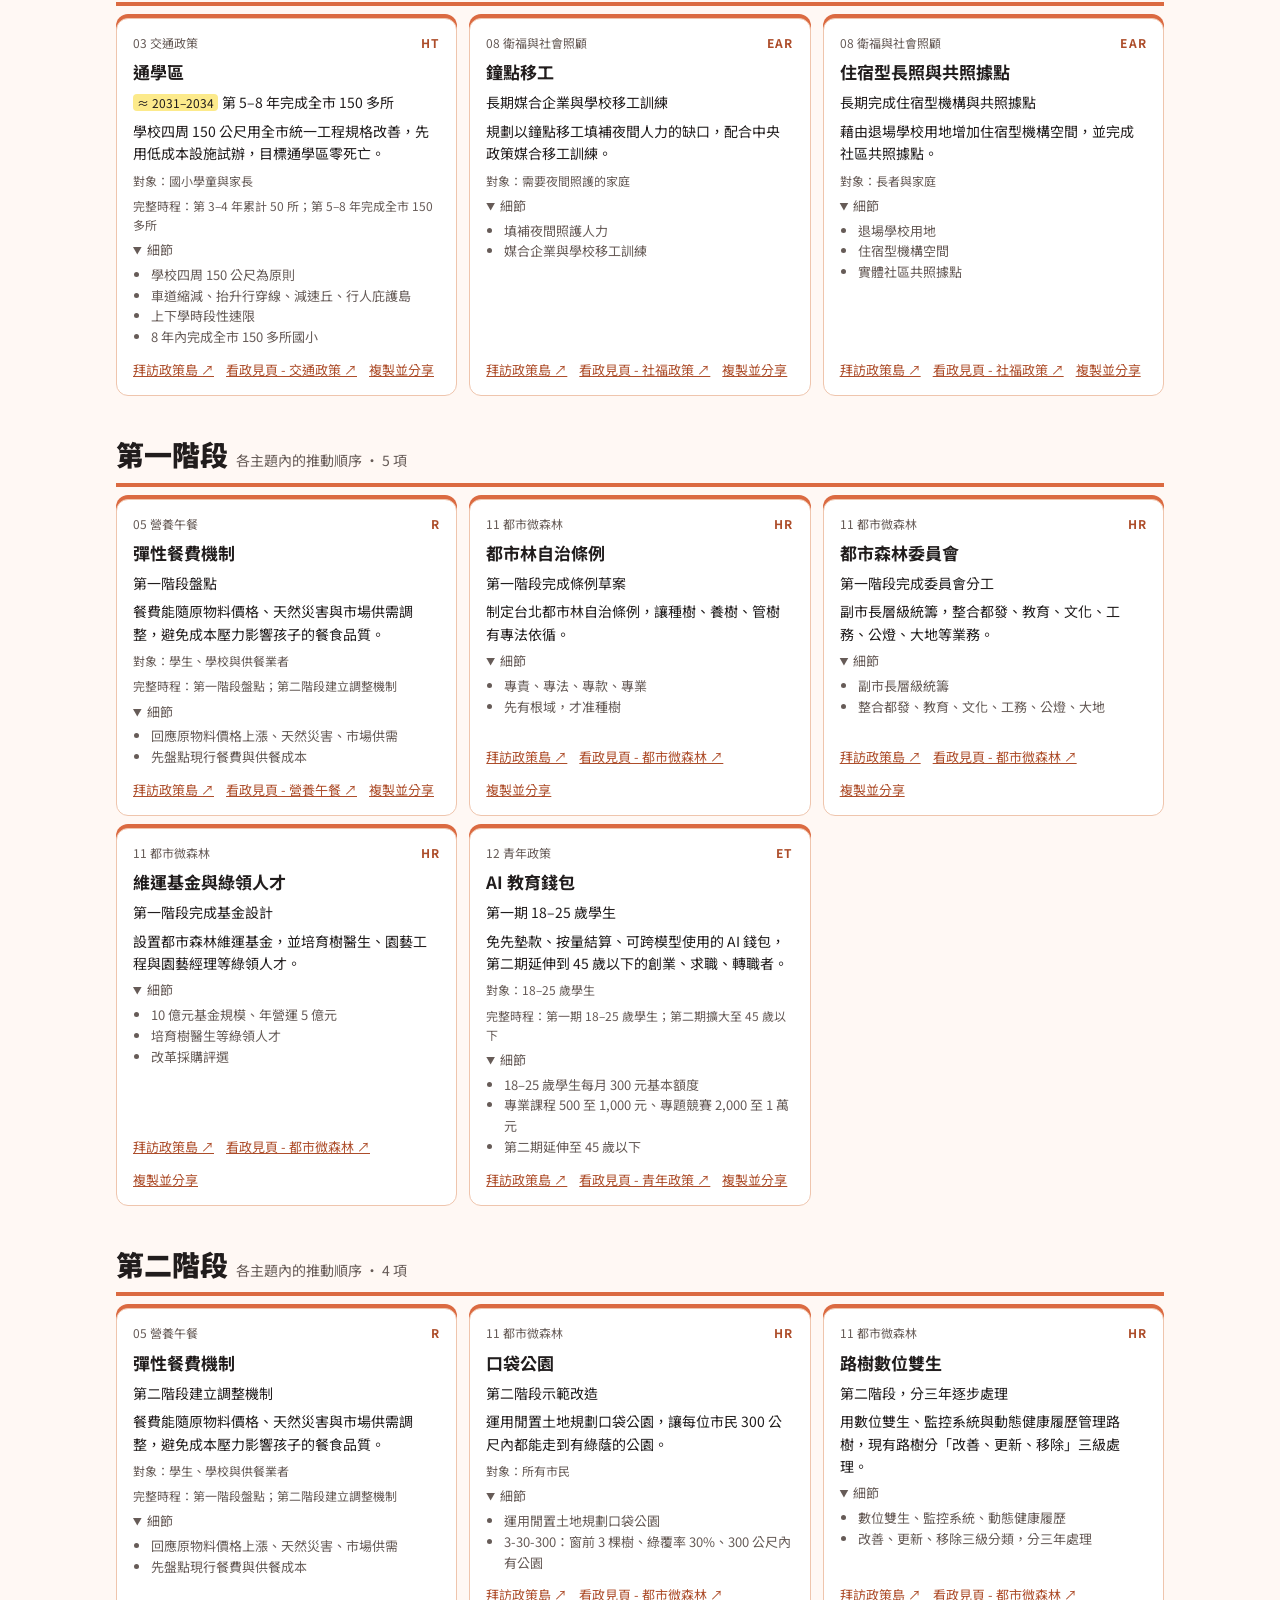
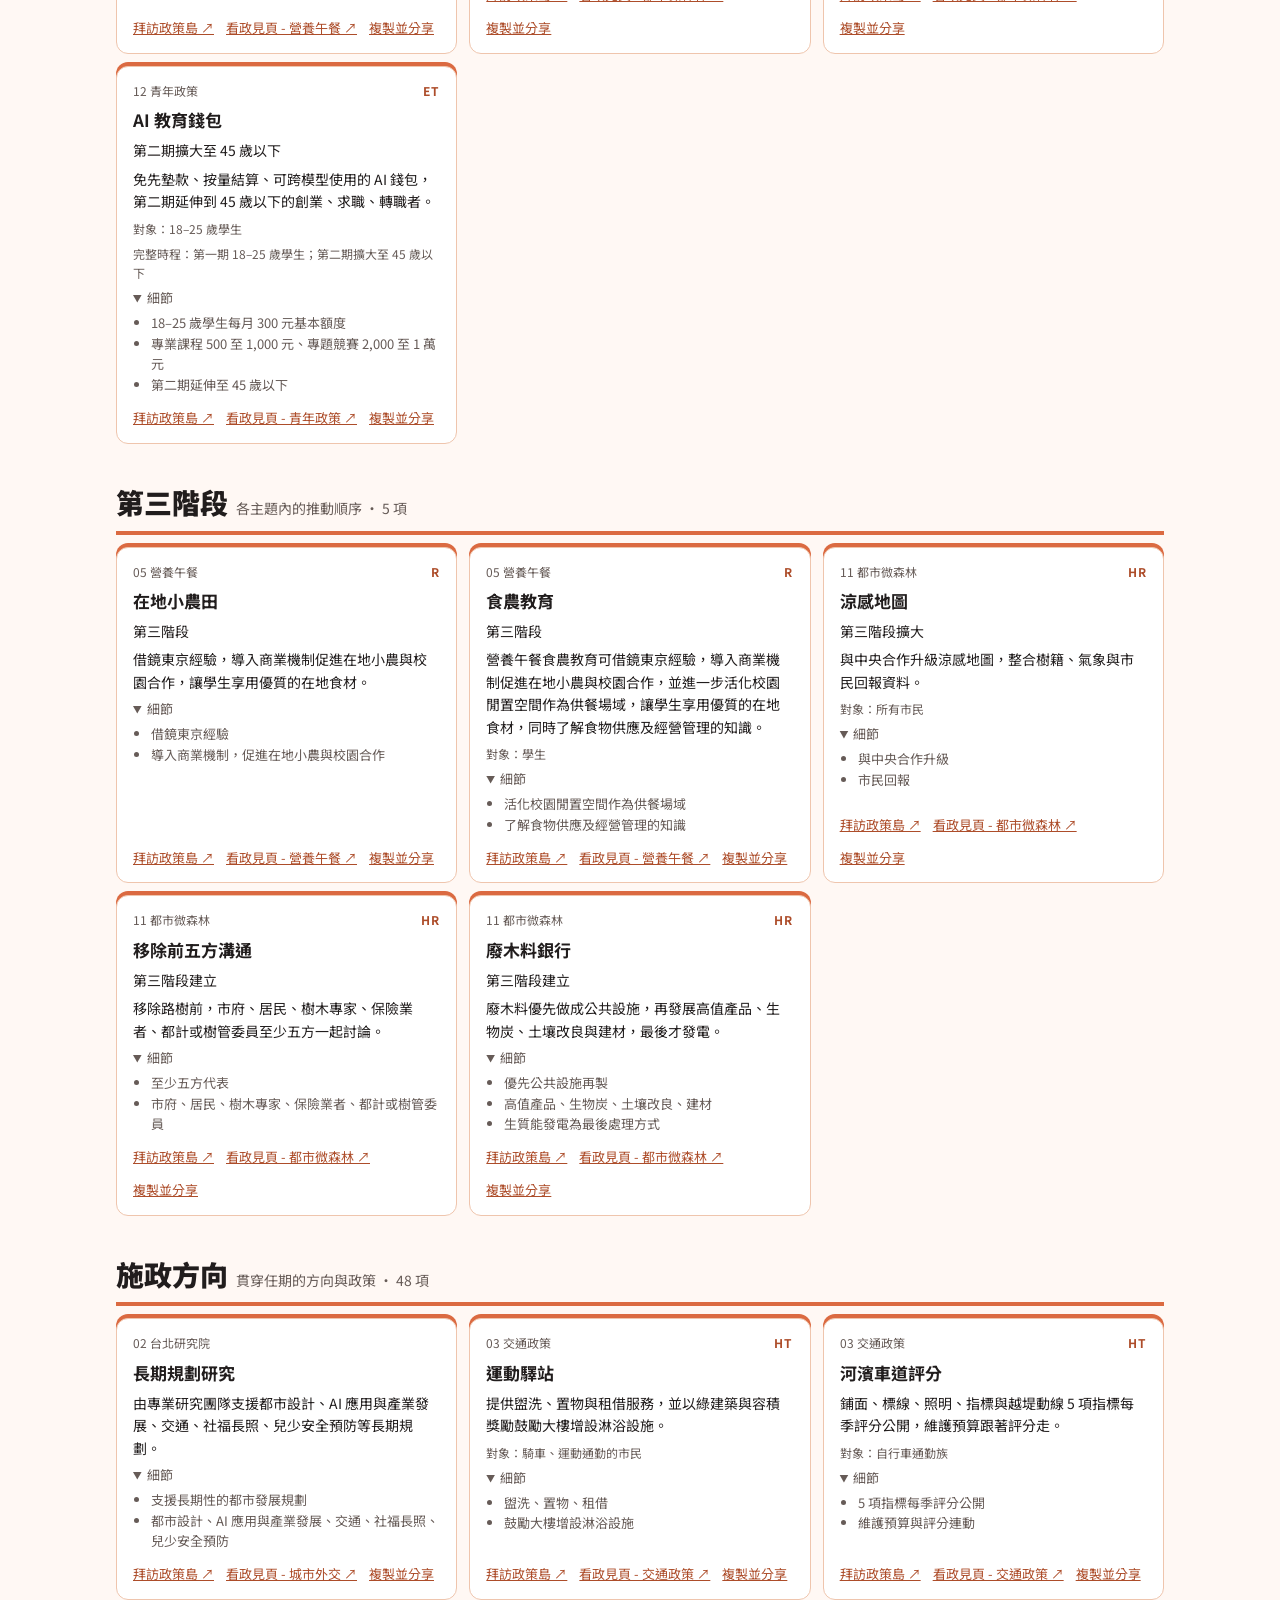
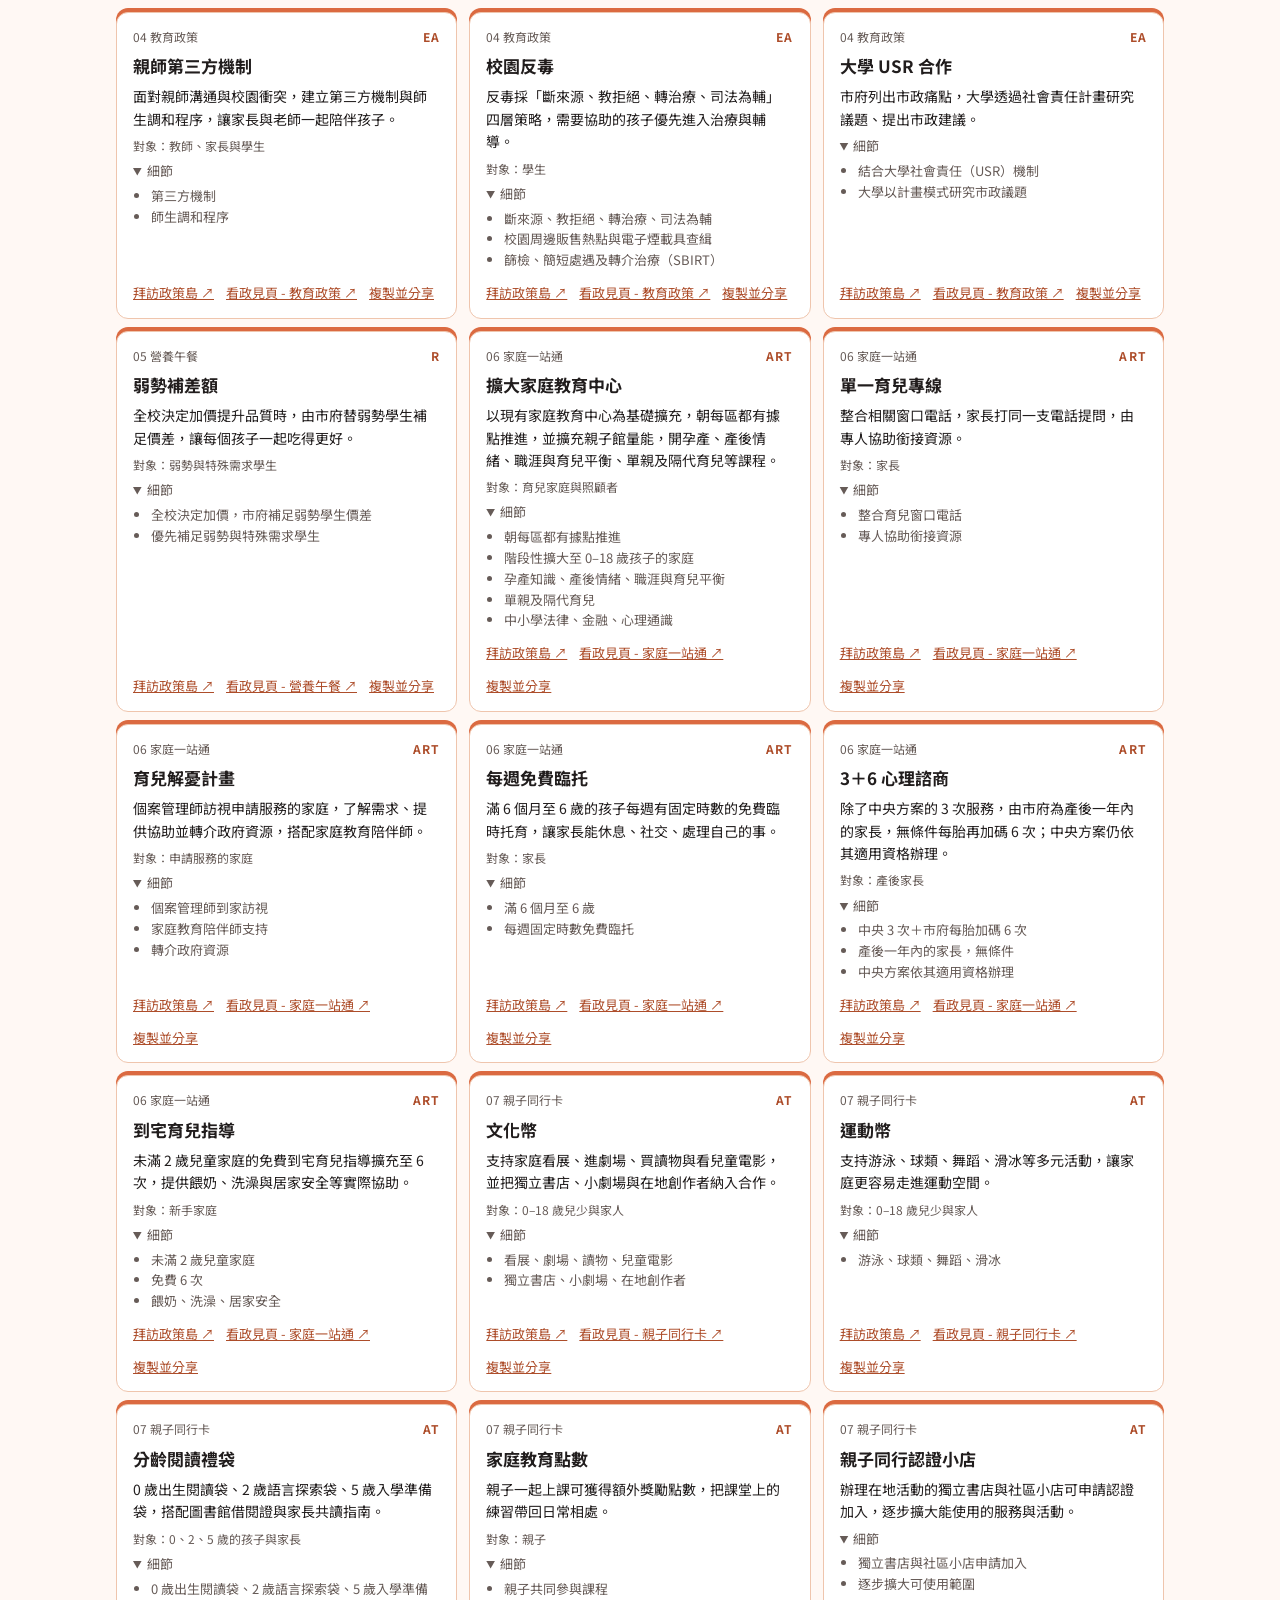
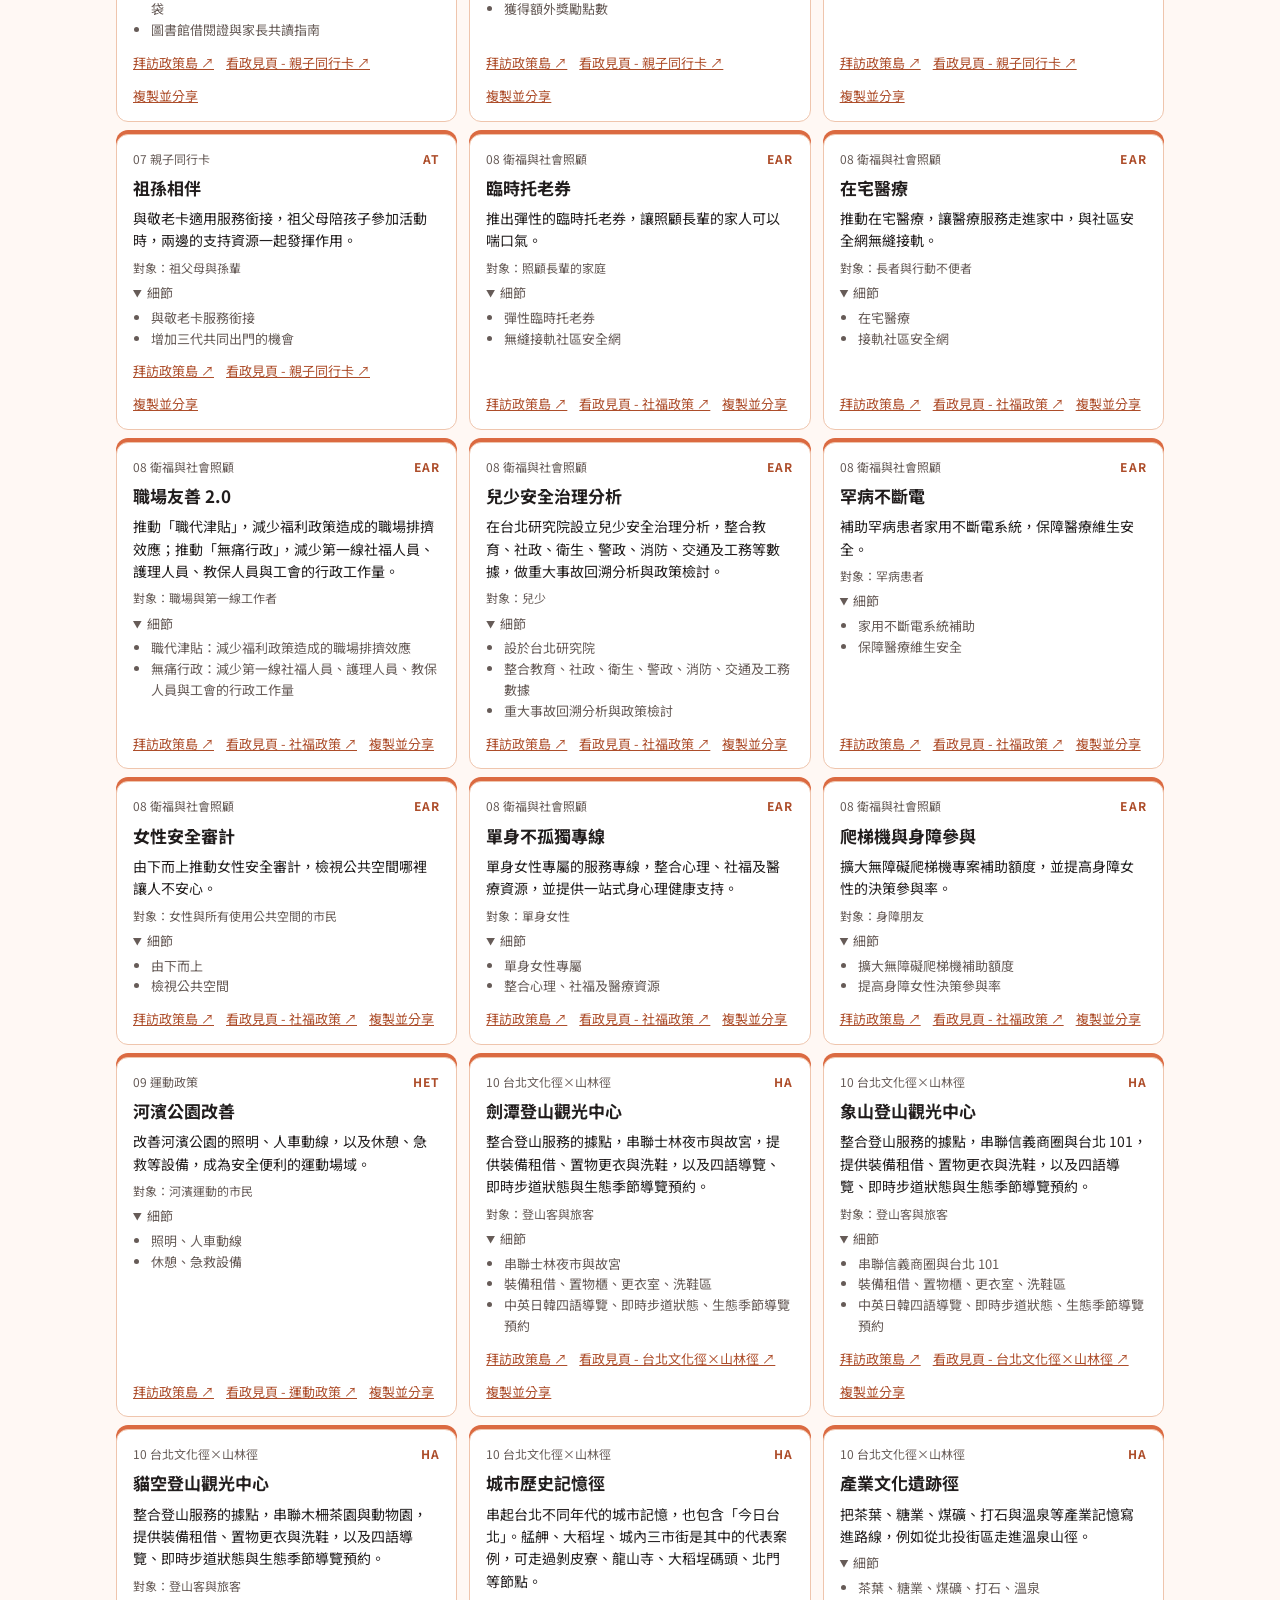
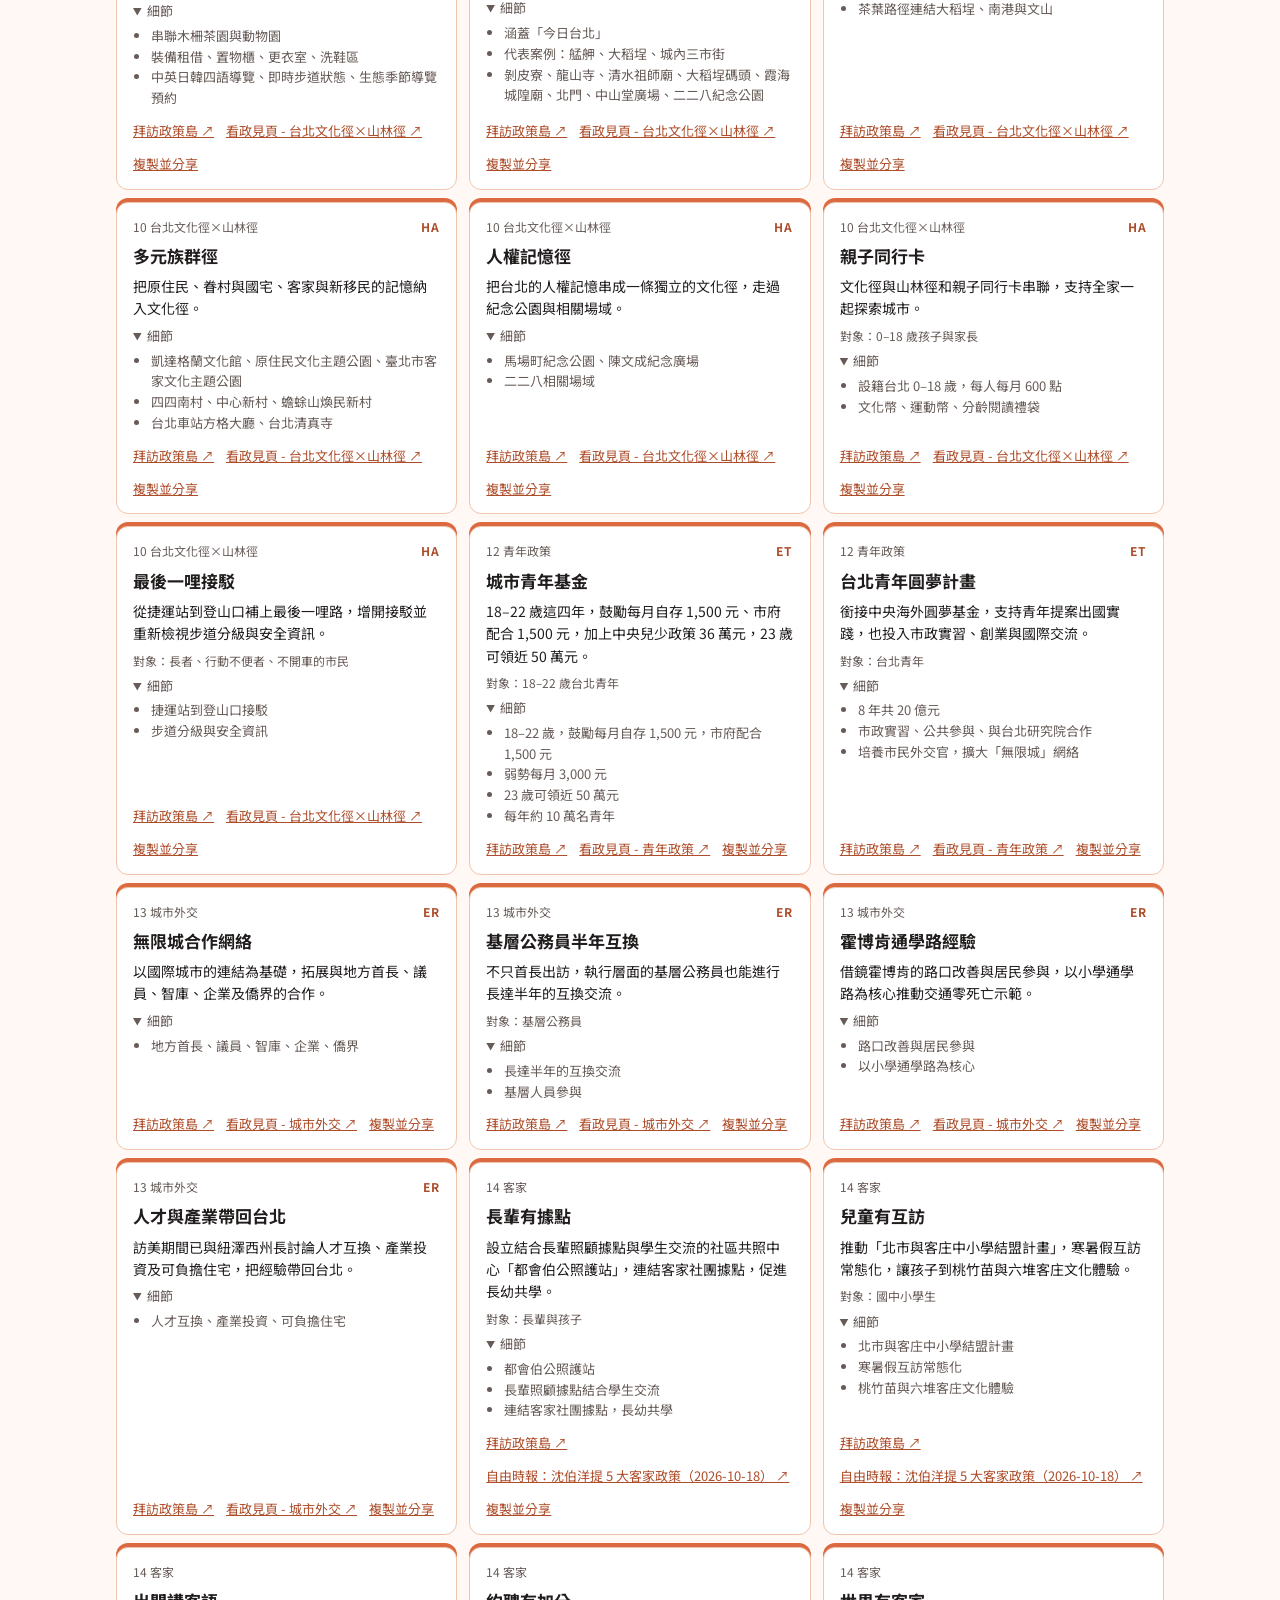
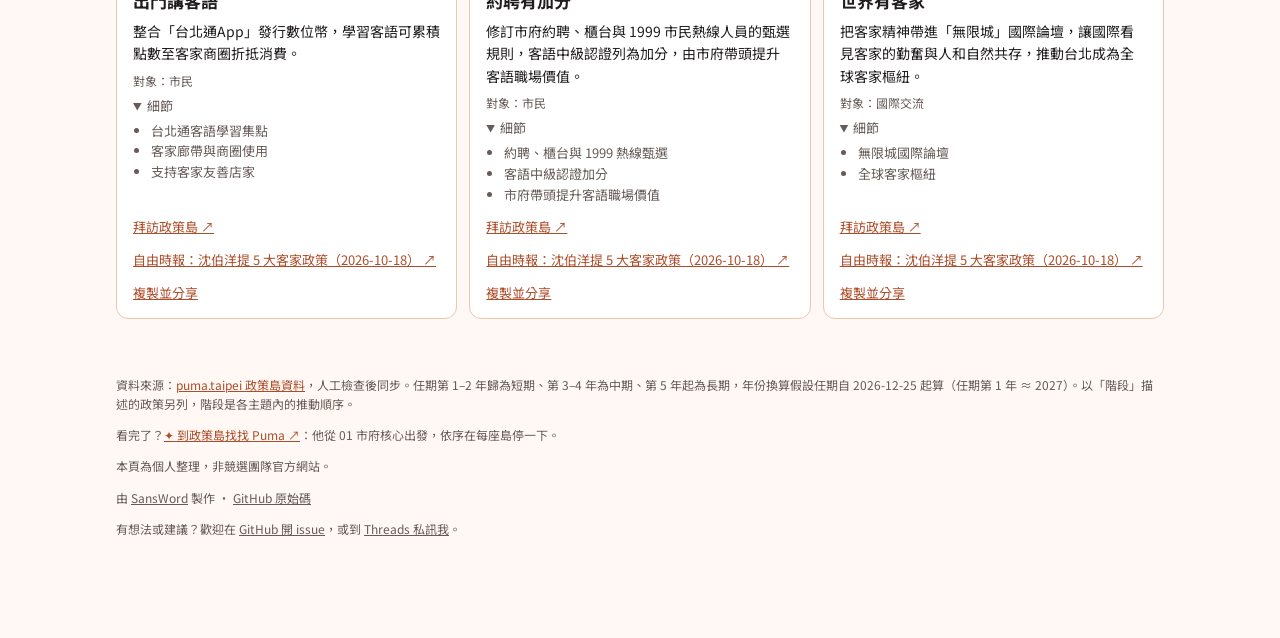
==== commit 50c786e0: "Cards: one 複製並分享 button; share menu hidden The Threads / LINE / Facebook menu misbehaves in in-app b" ====
--- a/index.html
+++ b/index.html
@@ -64,6 +64,7 @@
   <p class="credit">有想法或建議？歡迎在 <a href="https://github.com/SansWord/puma_heart_island_navigator/issues" target="_blank" rel="noopener">GitHub 開 issue</a>，或到 <a href="https://www.threads.com/@sanswordtw" target="_blank" rel="noopener">Threads 私訊我</a>。</p>
 </footer>
 
+<div class="toast" id="toast" role="status" aria-live="polite"></div>
 <button class="to-top" id="to-top" type="button" aria-label="回到頂端" tabindex="-1" aria-hidden="true">↑</button>
 
 <script type="module" src="assets/app.js"></script>
--- a/assets/style.css
+++ b/assets/style.css
@@ -206,7 +206,9 @@
 /* 分享: a link-styled toggle whose menu opens upward, over the card, so it never runs off the
    bottom of the last card. */
 .share { position: relative; }
-.share summary {
+.share-copy { padding: 0; border: 0; background: none; font: inherit; }
+/* 複製並分享 (the menu's stand-in while it's hidden) shares the 分享 toggle's look. */
+.share summary, .share-copy {
   list-style: none;
   color: var(--accent);
   text-decoration: underline;
@@ -215,7 +217,7 @@
 .share summary::-webkit-details-marker { display: none; }
 .share summary::after { content: "▼"; margin-left: 3px; font-size: .6em; vertical-align: .15em; }
 .share[open] summary::after { content: "▲"; }
-.share summary:hover { color: var(--accent-hover); }
+.share summary:hover, .share-copy:hover { color: var(--accent-hover); }
 .share-menu {
   position: absolute;
   left: 0;
@@ -248,7 +250,7 @@
 /* Touch screens: 分享 becomes a pill button and menu items get 44px rows, so each is an easy tap. */
 @media (pointer: coarse) {
   .card .links { align-items: center; }
-  .share summary {
+  .share summary, .share-copy {
     display: inline-flex;
     align-items: center;
     min-height: 44px;
@@ -284,6 +286,32 @@
 .foot .credit a { color: inherit; }
 .foot .credit a:hover { color: var(--accent); }
 .no-match { margin-top: 32px; color: var(--muted); }
+
+/* Confirmation after 複製並分享, above the back-to-top button. */
+.toast {
+  position: fixed;
+  left: 50%;
+  bottom: calc(max(16px, env(safe-area-inset-bottom)) + 64px);
+  z-index: 4;
+  width: max-content;
+  max-width: min(92vw, 560px);
+  padding: 12px 18px;
+  border-radius: 12px;
+  background: var(--ink);
+  color: #fff;
+  font-size: 15px;
+  font-weight: 700;
+  text-align: center;
+  box-shadow: 0 6px 18px rgb(33 29 29 / .3);
+  opacity: 0;
+  transform: translate(-50%, 8px);
+  pointer-events: none;
+  transition: opacity .2s, transform .2s;
+}
+.toast.show { opacity: 1; transform: translate(-50%, 0); }
+@media (prefers-reduced-motion: reduce) {
+  .toast { transition: none; }
+}
 
 /* Back-to-top shortcut: hidden until the header scrolls out of view. */
 .to-top {
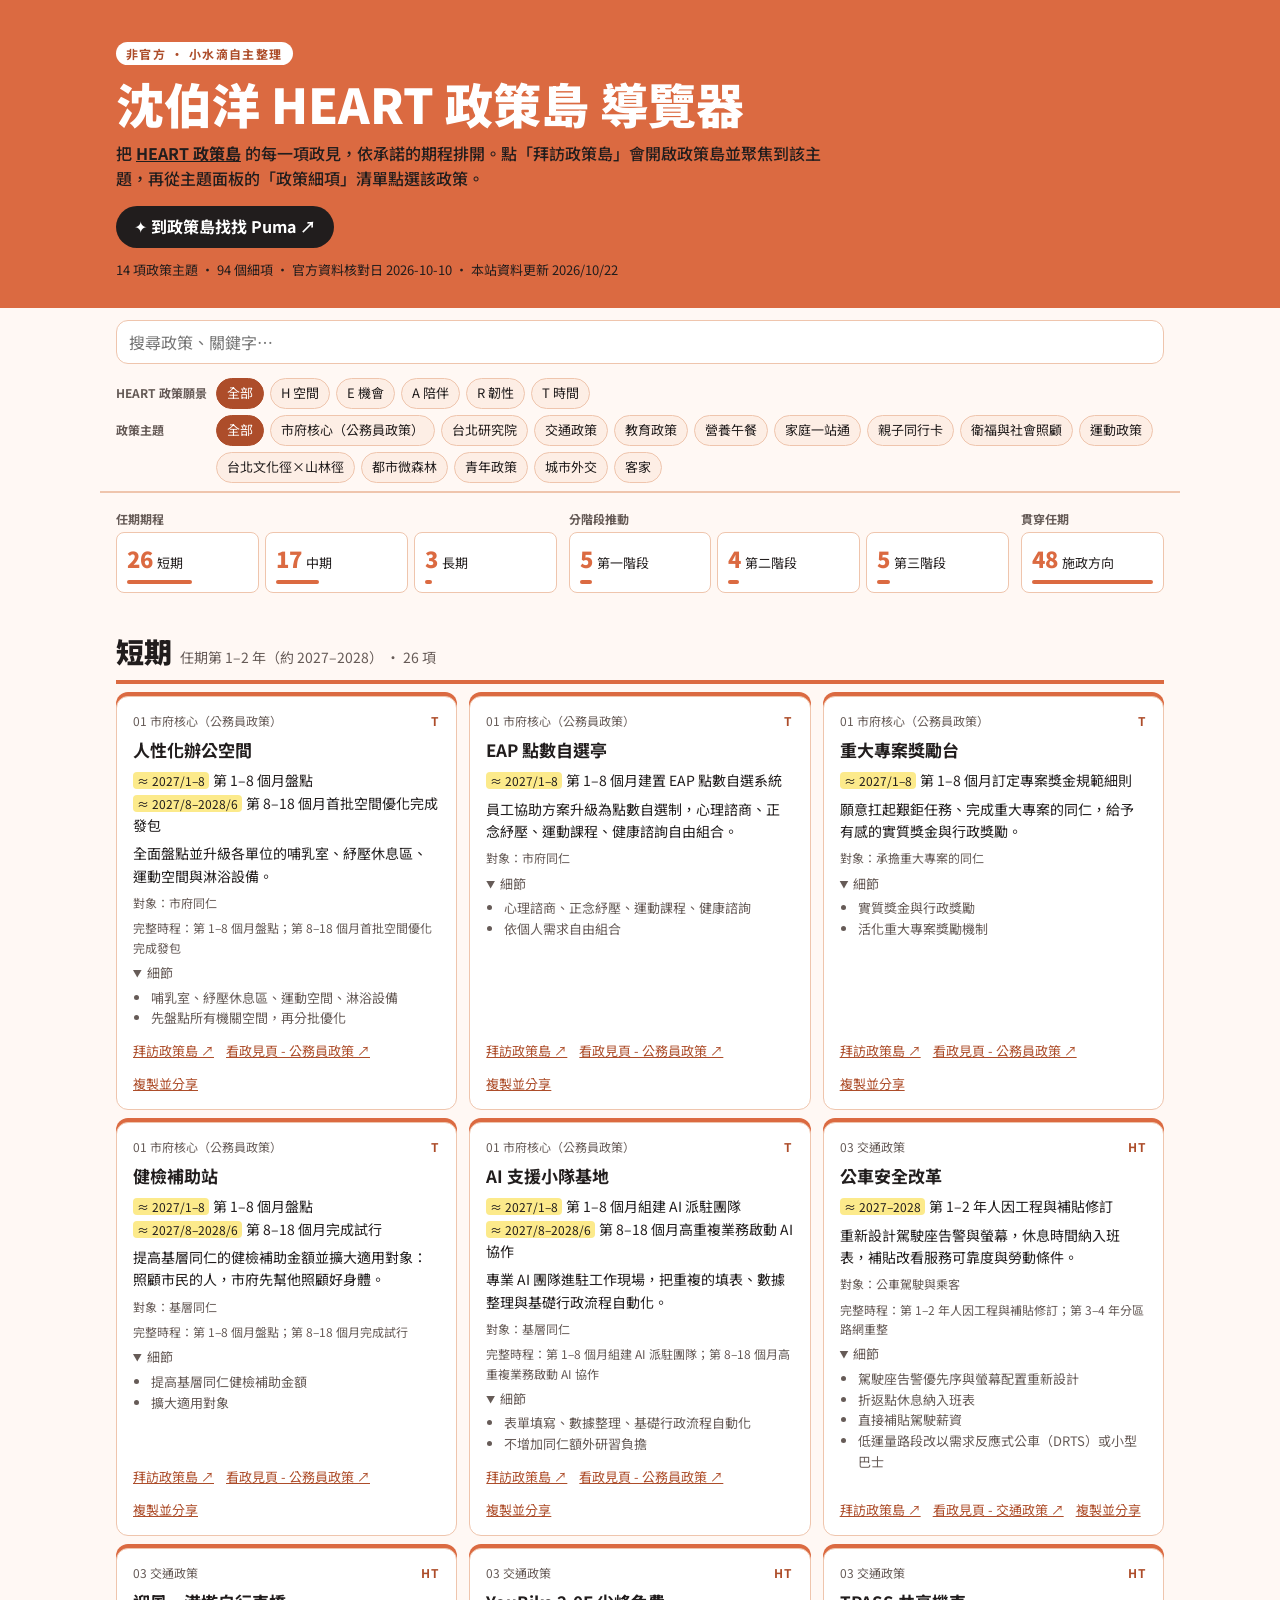
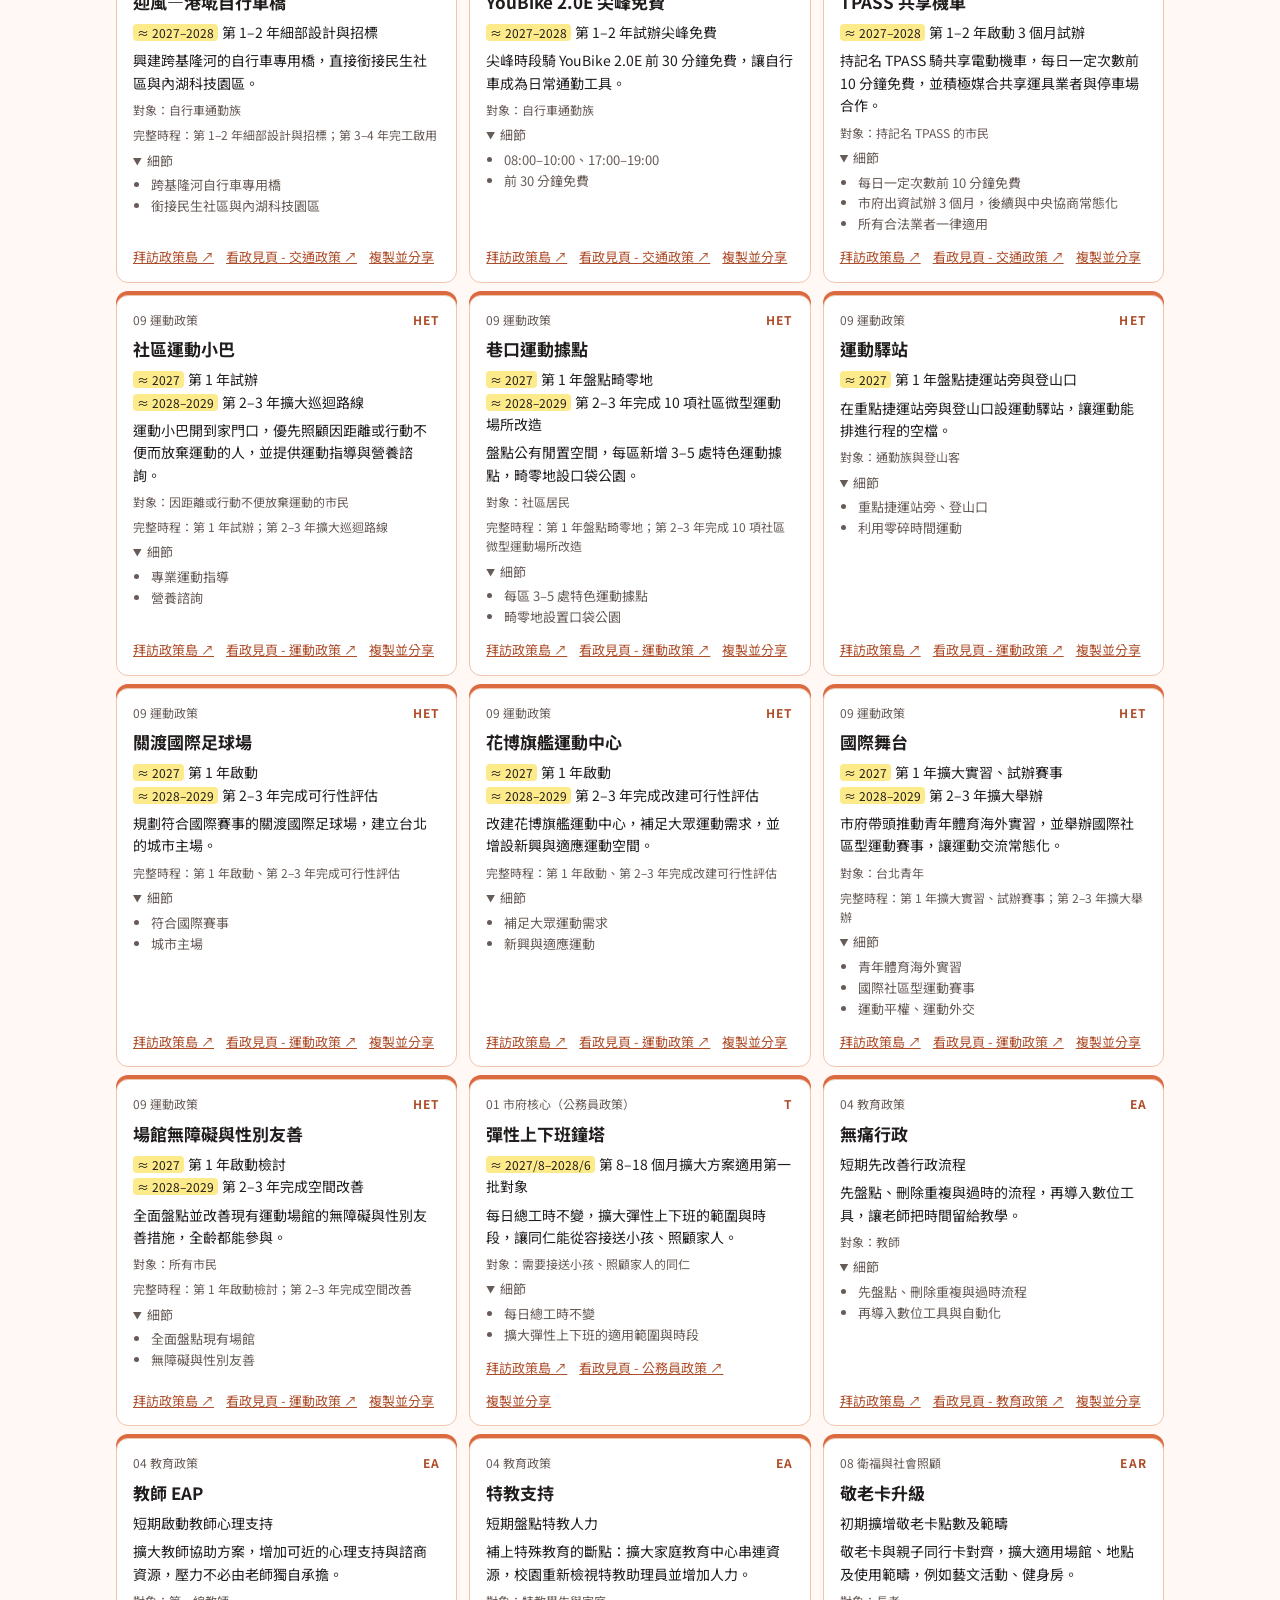
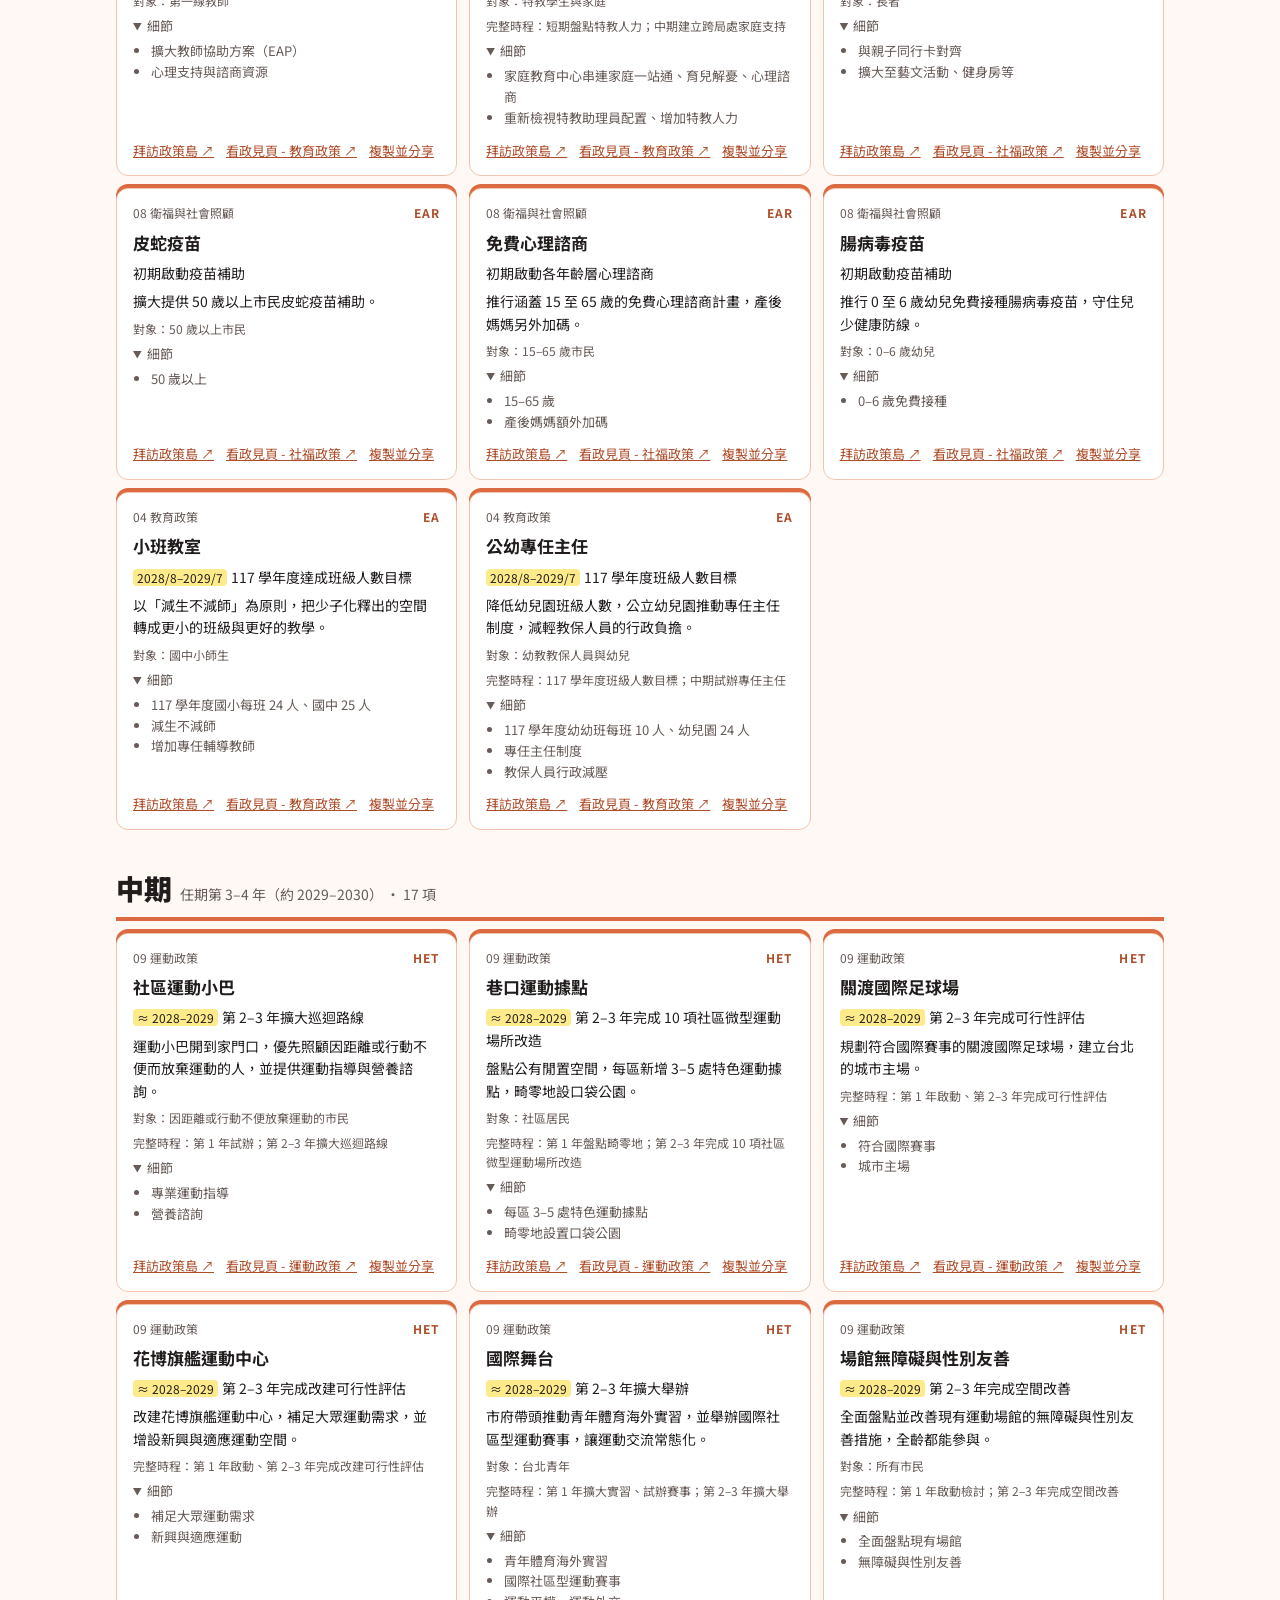
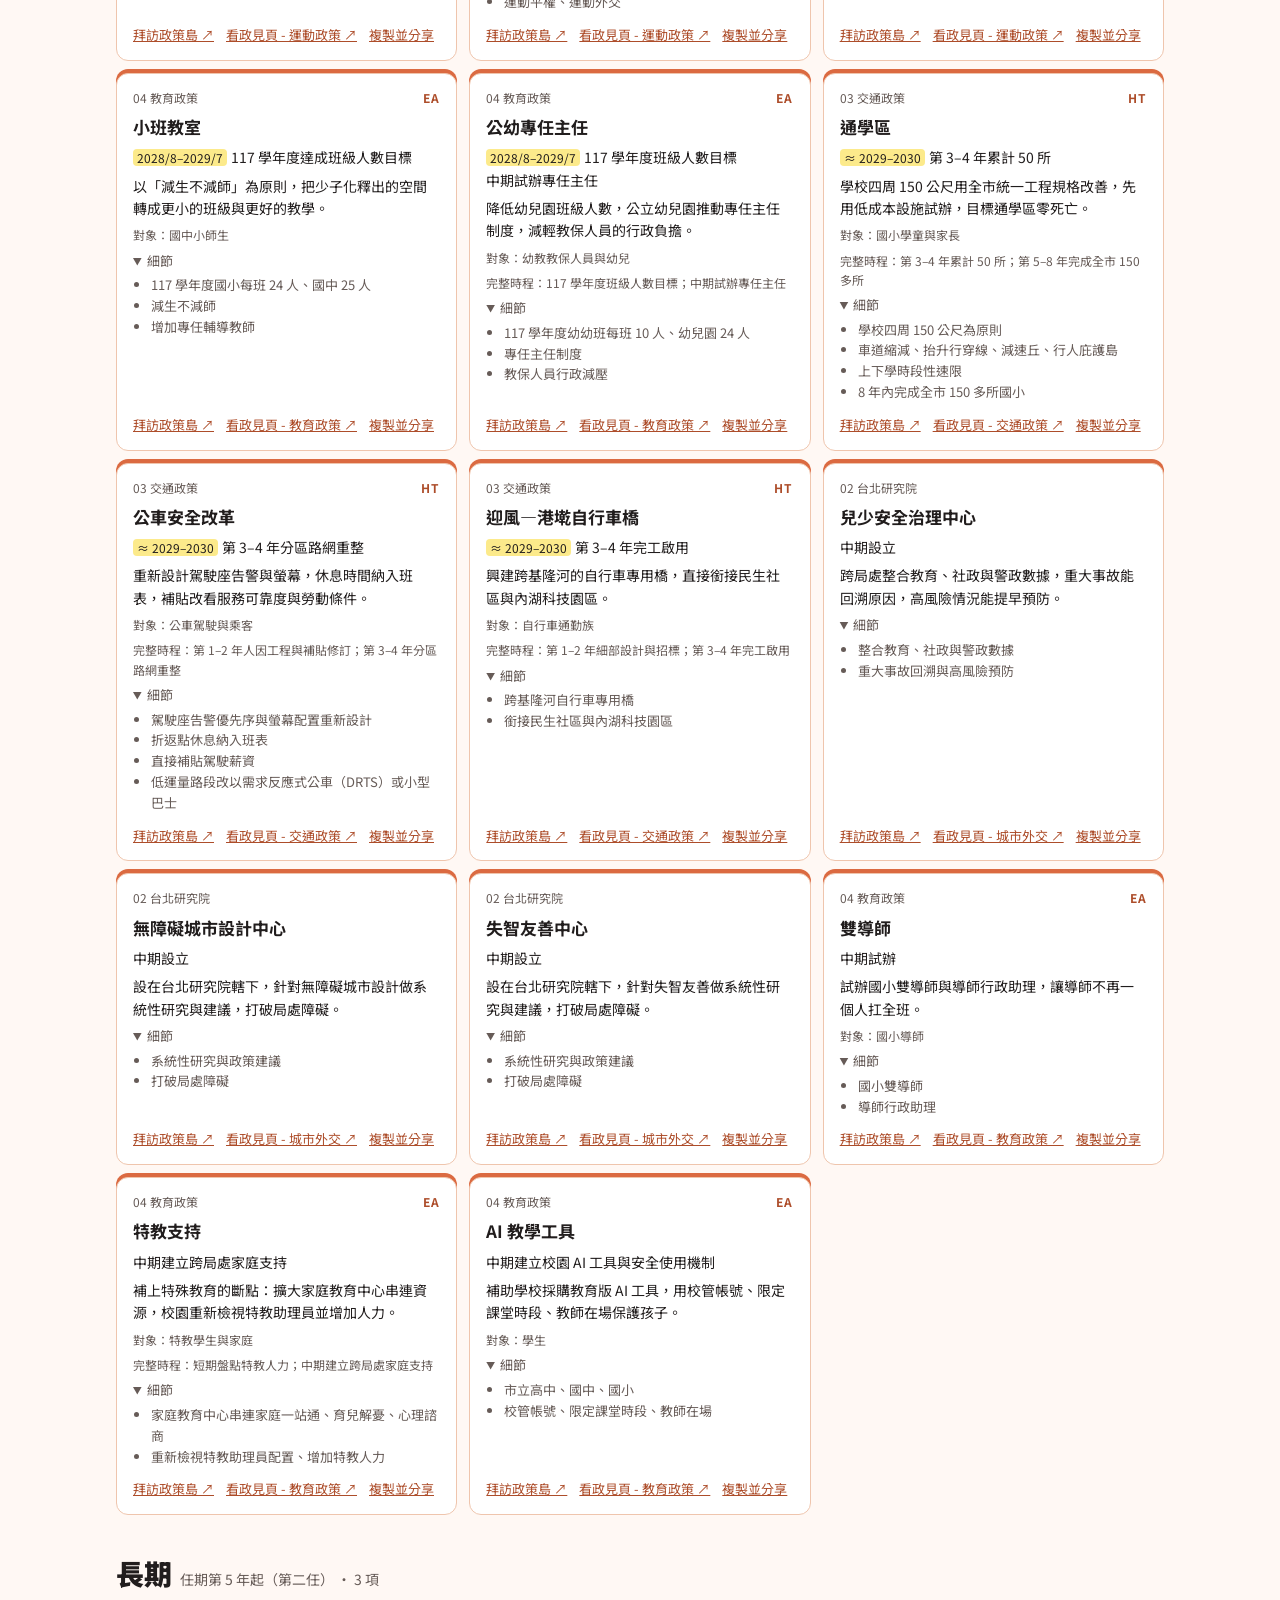
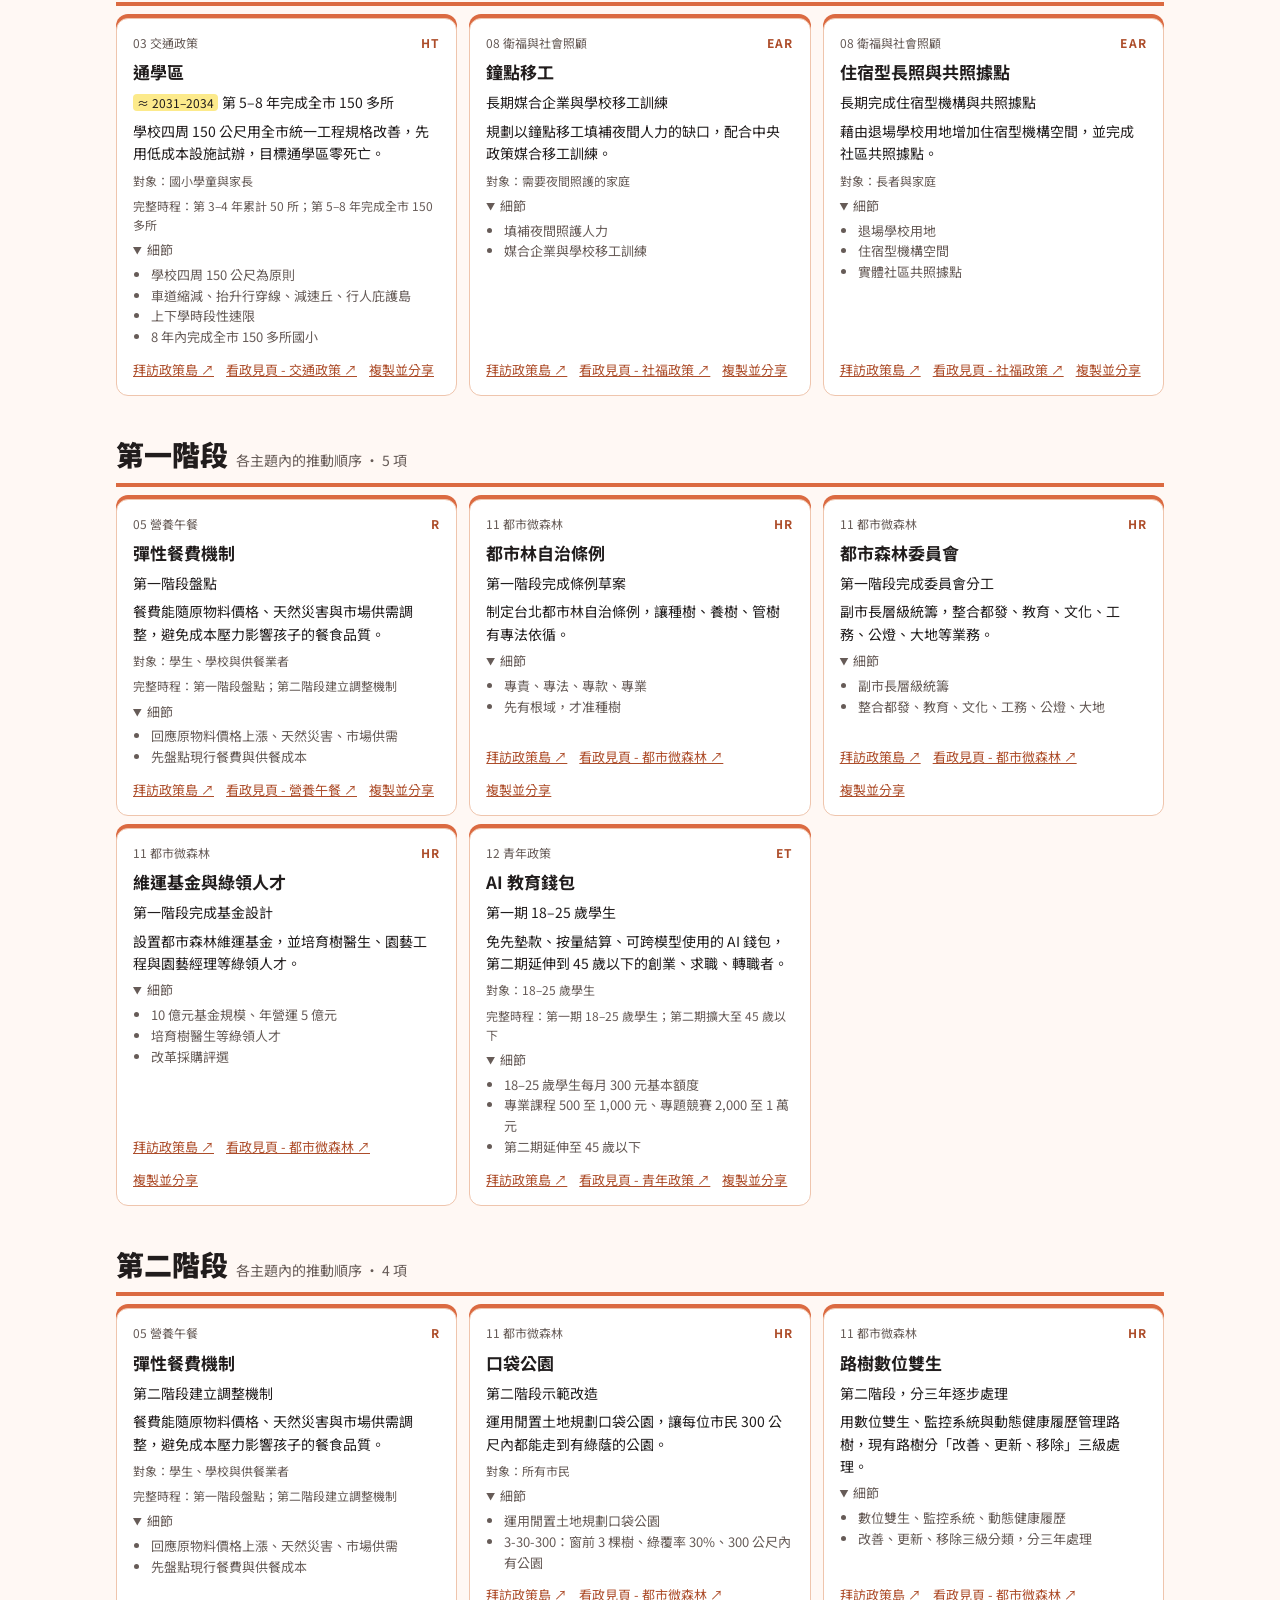
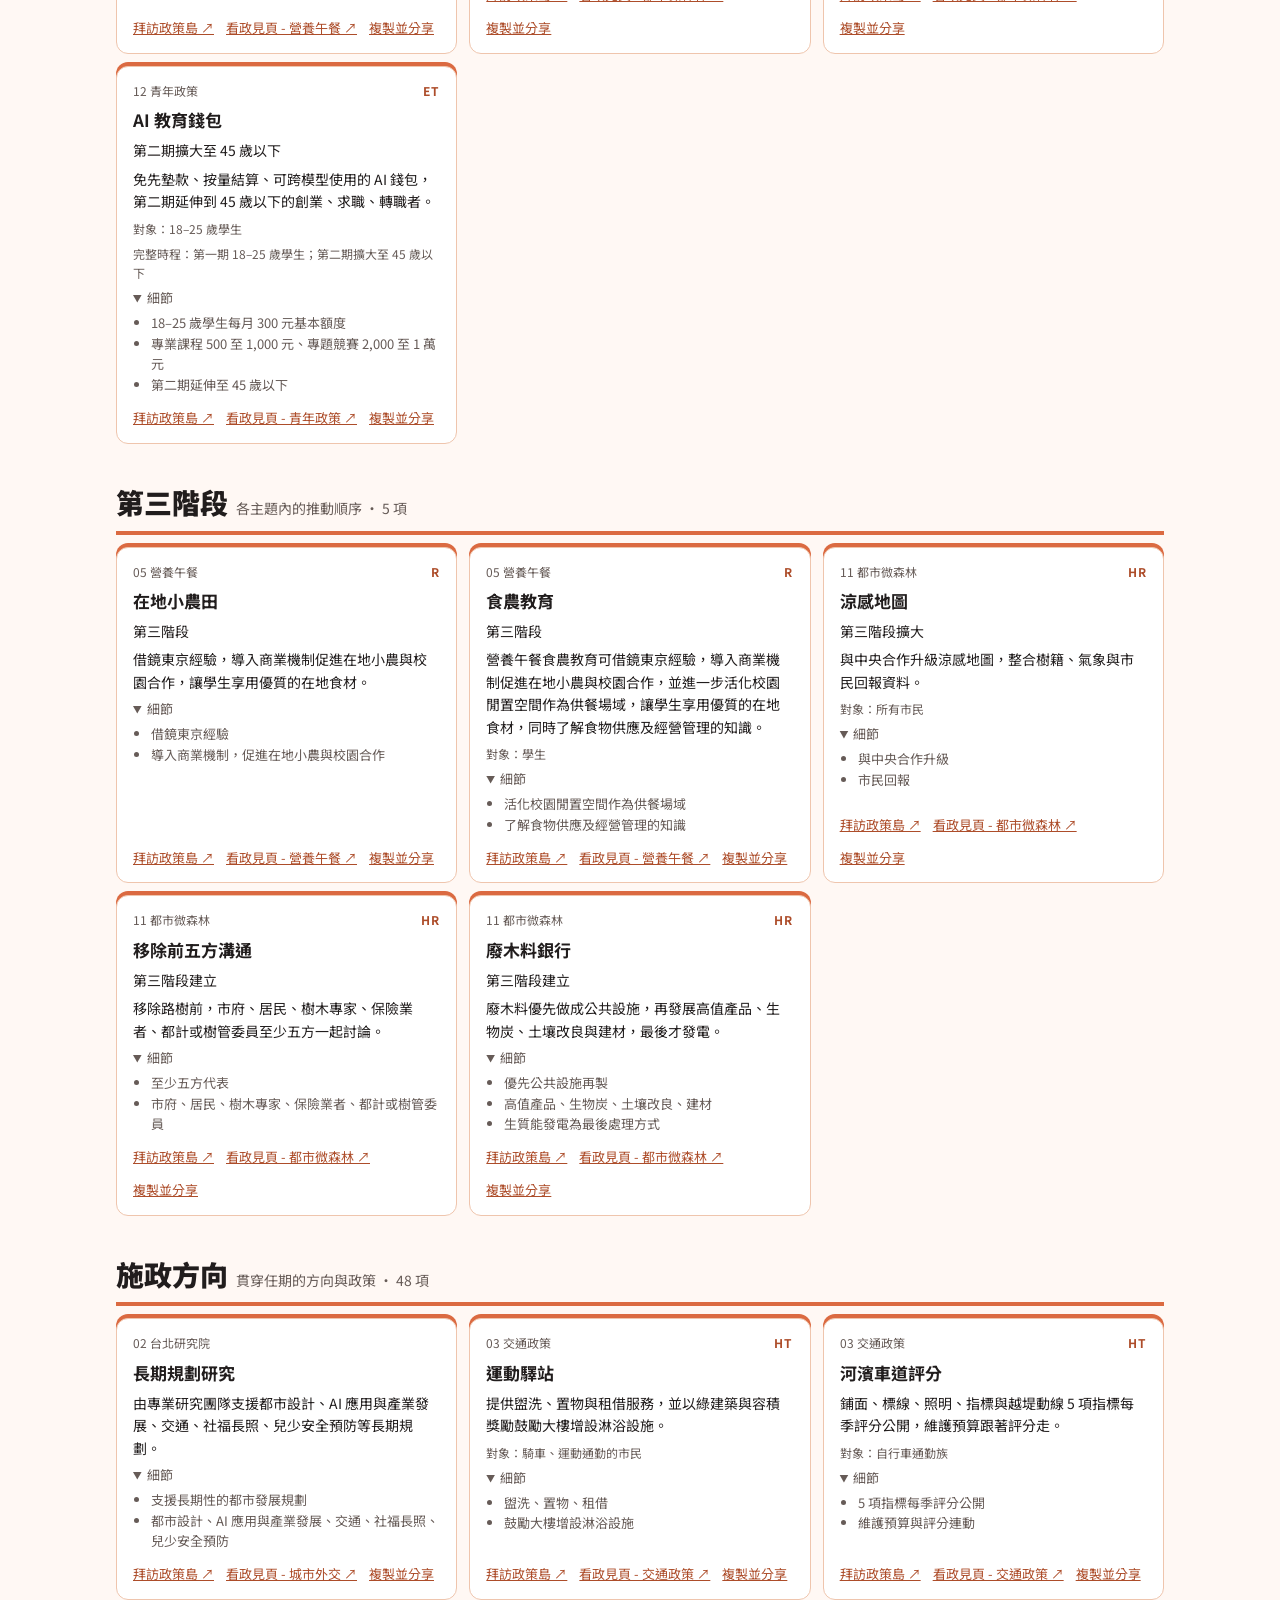
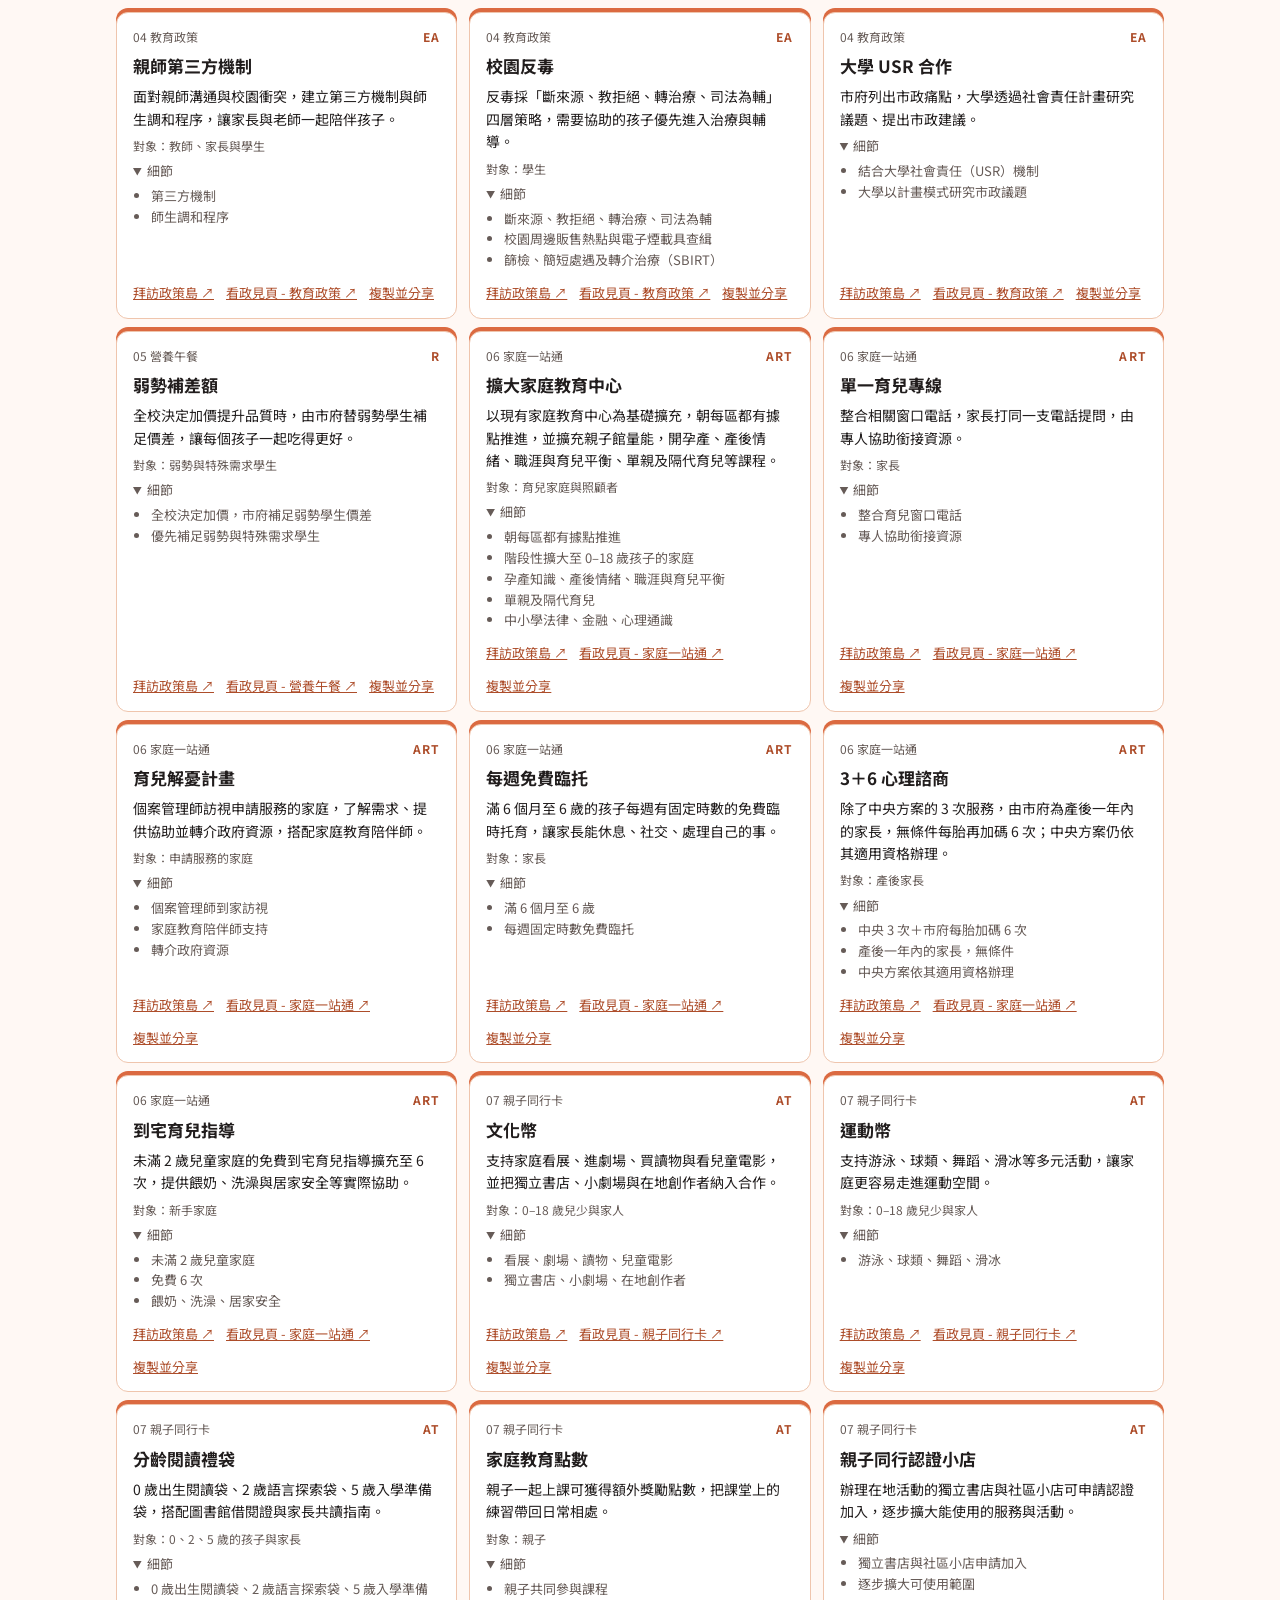
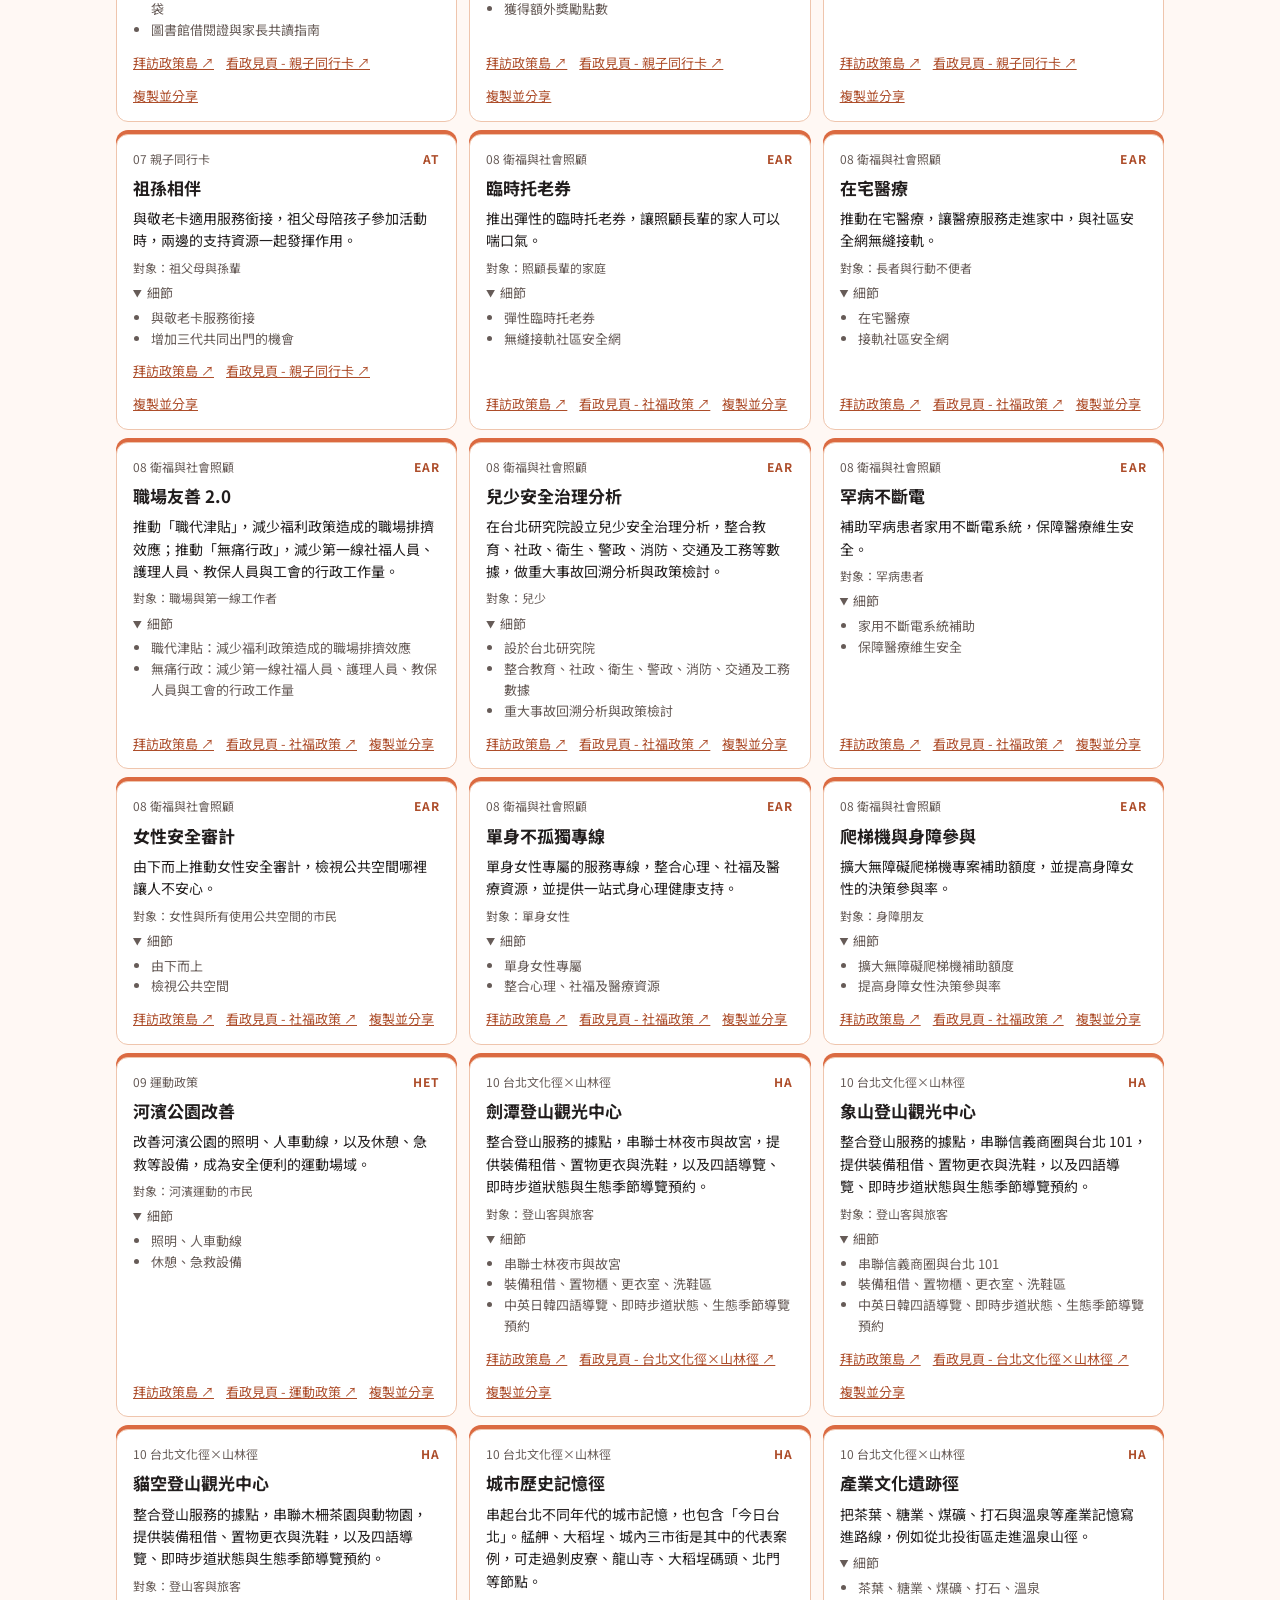
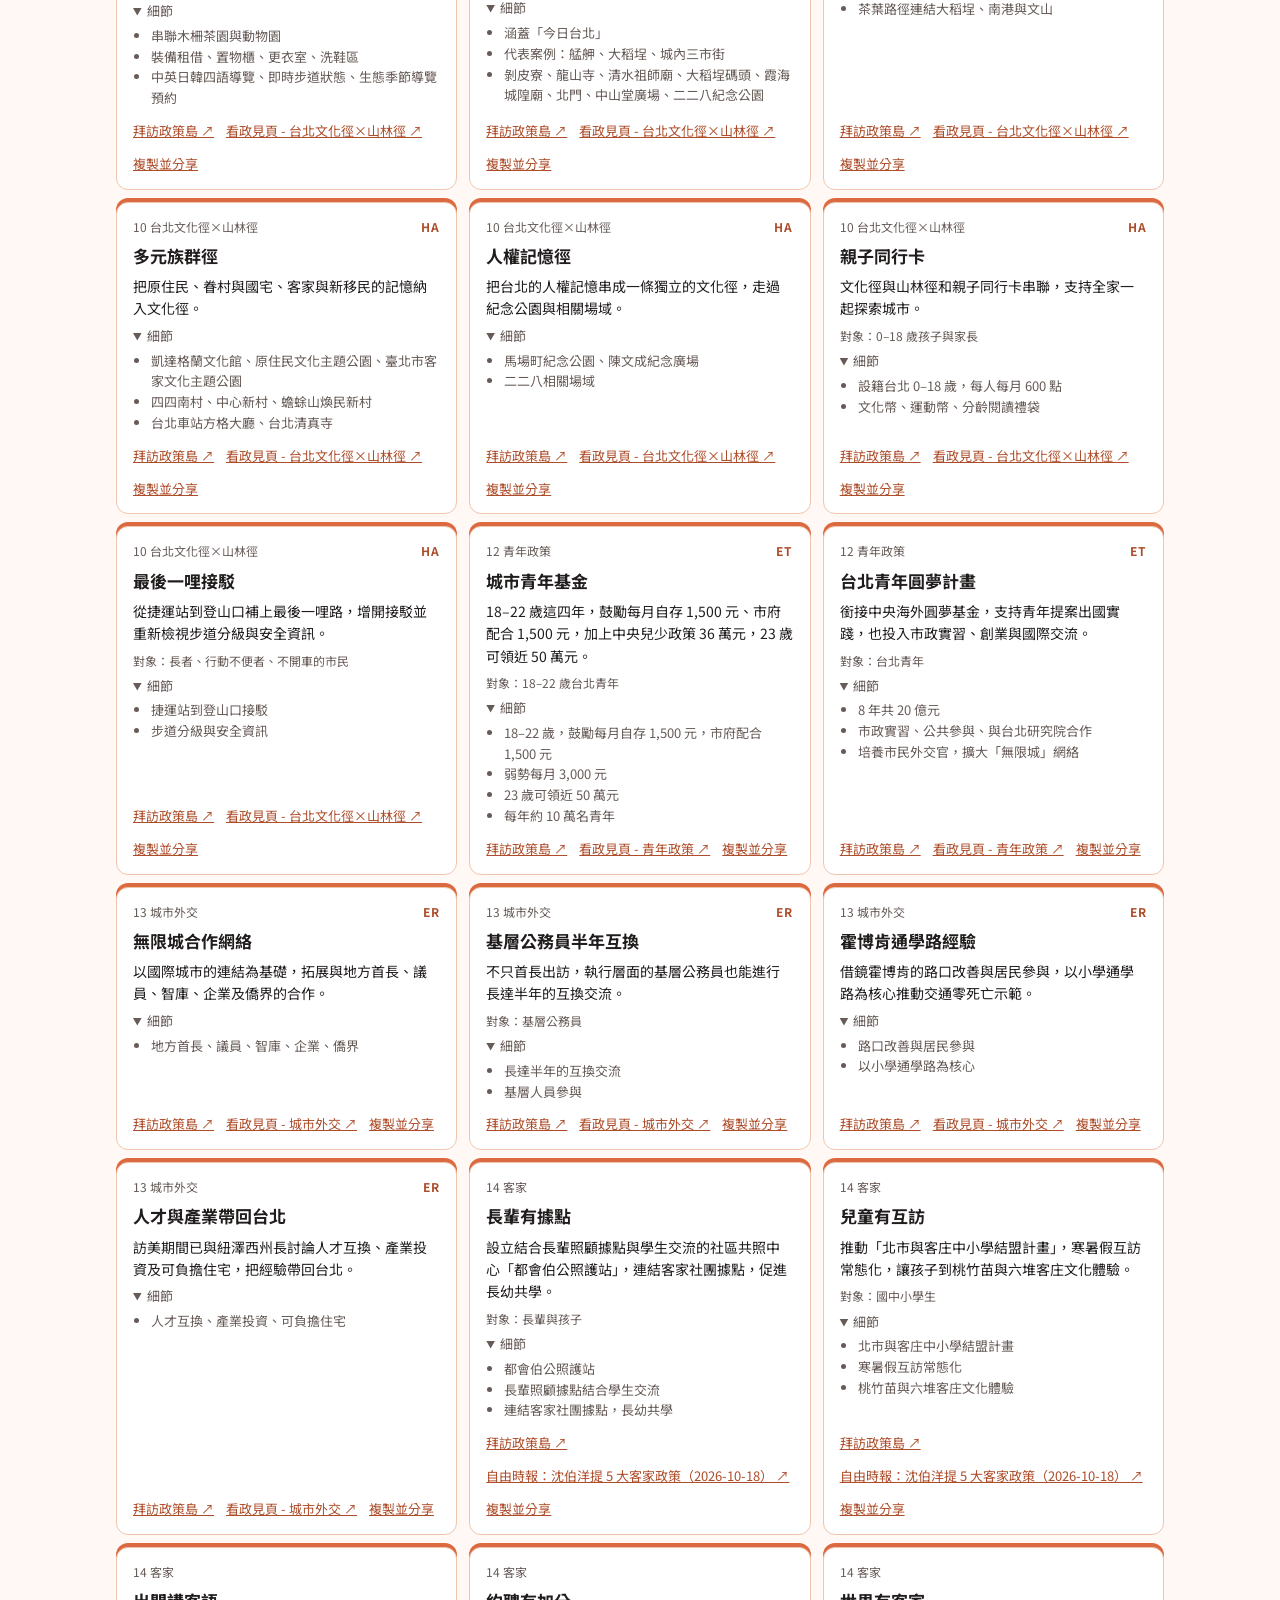
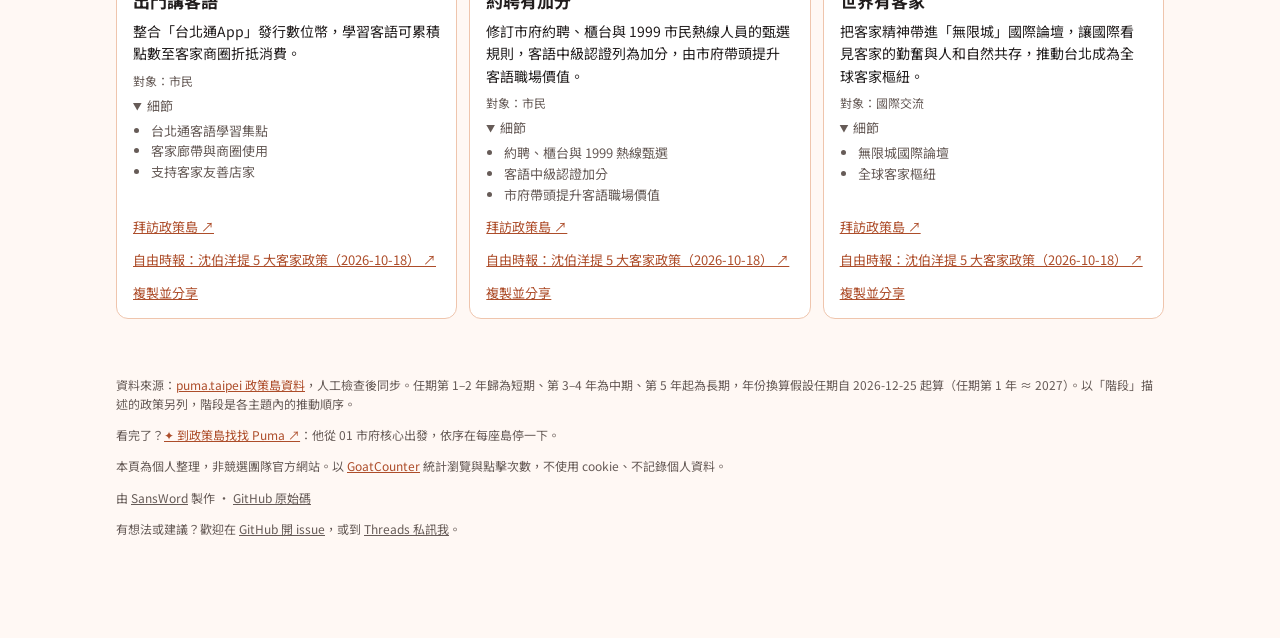
==== commit 014ebf9c: "GoatCounter: page views, shared-link visits, click counts Main page only. Shared ?p=<id> visits coun" ====
--- a/index.html
+++ b/index.html
@@ -25,6 +25,17 @@
 <link rel="preconnect" href="https://fonts.gstatic.com" crossorigin>
 <link rel="stylesheet" href="https://fonts.googleapis.com/css2?family=Noto+Sans+TC:wght@400;500;700;900&display=swap">
 <link rel="stylesheet" href="assets/style.css">
+<!-- GoatCounter: cookieless page counts (dashboard: puma-heart-island-nav.goatcounter.com).
+     count.js takes the path from the canonical link, which drops ?p=<id>; a shared visit is counted
+     at its share page's path (…/p/<id>/) instead. Read here, before app.js drops ?p= from the URL.
+     count.js skips localhost on its own. -->
+<script>
+  {
+    const id = new URLSearchParams(location.search).get("p");
+    window.goatcounter = id ? { path: (p) => `${p}p/${encodeURIComponent(id)}/` } : {};
+  }
+</script>
+<script data-goatcounter="https://puma-heart-island-nav.goatcounter.com/count" async src="//gc.zgo.at/count.js"></script>
 </head>
 <body>
 <div class="top-band">
@@ -33,7 +44,7 @@
   <p class="eyebrow">非官方 · 小水滴自主整理</p>
   <h1>沈伯洋 HEART 政策島 導覽器</h1>
   <p class="lede">把 <a href="https://puma.taipei/heart-island" target="_blank" rel="noopener">HEART 政策島</a> 的每一項政見，依承諾的期程排開。點「拜訪政策島」會開啟政策島並聚焦到該主題，再從主題面板的「政策細項」清單點選該政策。</p>
-  <p class="cta"><a href="https://puma.taipei/heart-island?focus=civil" target="_blank" rel="noopener" title="Puma 從 01 市府核心出發，依序走訪每座政策島">✦ 到政策島找找 Puma ↗</a></p>
+  <p class="cta"><a href="https://puma.taipei/heart-island?focus=civil" target="_blank" rel="noopener" data-count="puma/header" title="Puma 從 01 市府核心出發，依序走訪每座政策島">✦ 到政策島找找 Puma ↗</a></p>
   <p class="meta" id="meta">載入中…</p>
 </header>
 </div>
@@ -58,8 +69,8 @@
 
 <footer class="foot">
   <p>資料來源：<a href="https://puma.taipei/heart-island-assets/policies.json" target="_blank" rel="noopener">puma.taipei 政策島資料</a>，人工檢查後同步。任期第 1–2 年歸為短期、第 3–4 年為中期、第 5 年起為長期，年份換算假設任期自 2026-12-25 起算（任期第 1 年 ≈ 2027）。以「階段」描述的政策另列，階段是各主題內的推動順序。</p>
-  <p>看完了？<a href="https://puma.taipei/heart-island?focus=civil" target="_blank" rel="noopener">✦ 到政策島找找 Puma ↗</a>：他從 01 市府核心出發，依序在每座島停一下。</p>
-  <p>本頁為個人整理，非競選團隊官方網站。</p>
+  <p>看完了？<a href="https://puma.taipei/heart-island?focus=civil" target="_blank" rel="noopener" data-count="puma/footer">✦ 到政策島找找 Puma ↗</a>：他從 01 市府核心出發，依序在每座島停一下。</p>
+  <p>本頁為個人整理，非競選團隊官方網站。以 <a href="https://www.goatcounter.com/" target="_blank" rel="noopener">GoatCounter</a> 統計瀏覽與點擊次數，不使用 cookie、不記錄個人資料。</p>
   <p class="credit">由 <a href="https://www.threads.com/@sanswordtw" target="_blank" rel="noopener">SansWord</a> 製作 · <a href="https://github.com/SansWord/puma_heart_island_navigator" target="_blank" rel="noopener">GitHub 原始碼</a></p>
   <p class="credit">有想法或建議？歡迎在 <a href="https://github.com/SansWord/puma_heart_island_navigator/issues" target="_blank" rel="noopener">GitHub 開 issue</a>，或到 <a href="https://www.threads.com/@sanswordtw" target="_blank" rel="noopener">Threads 私訊我</a>。</p>
 </footer>
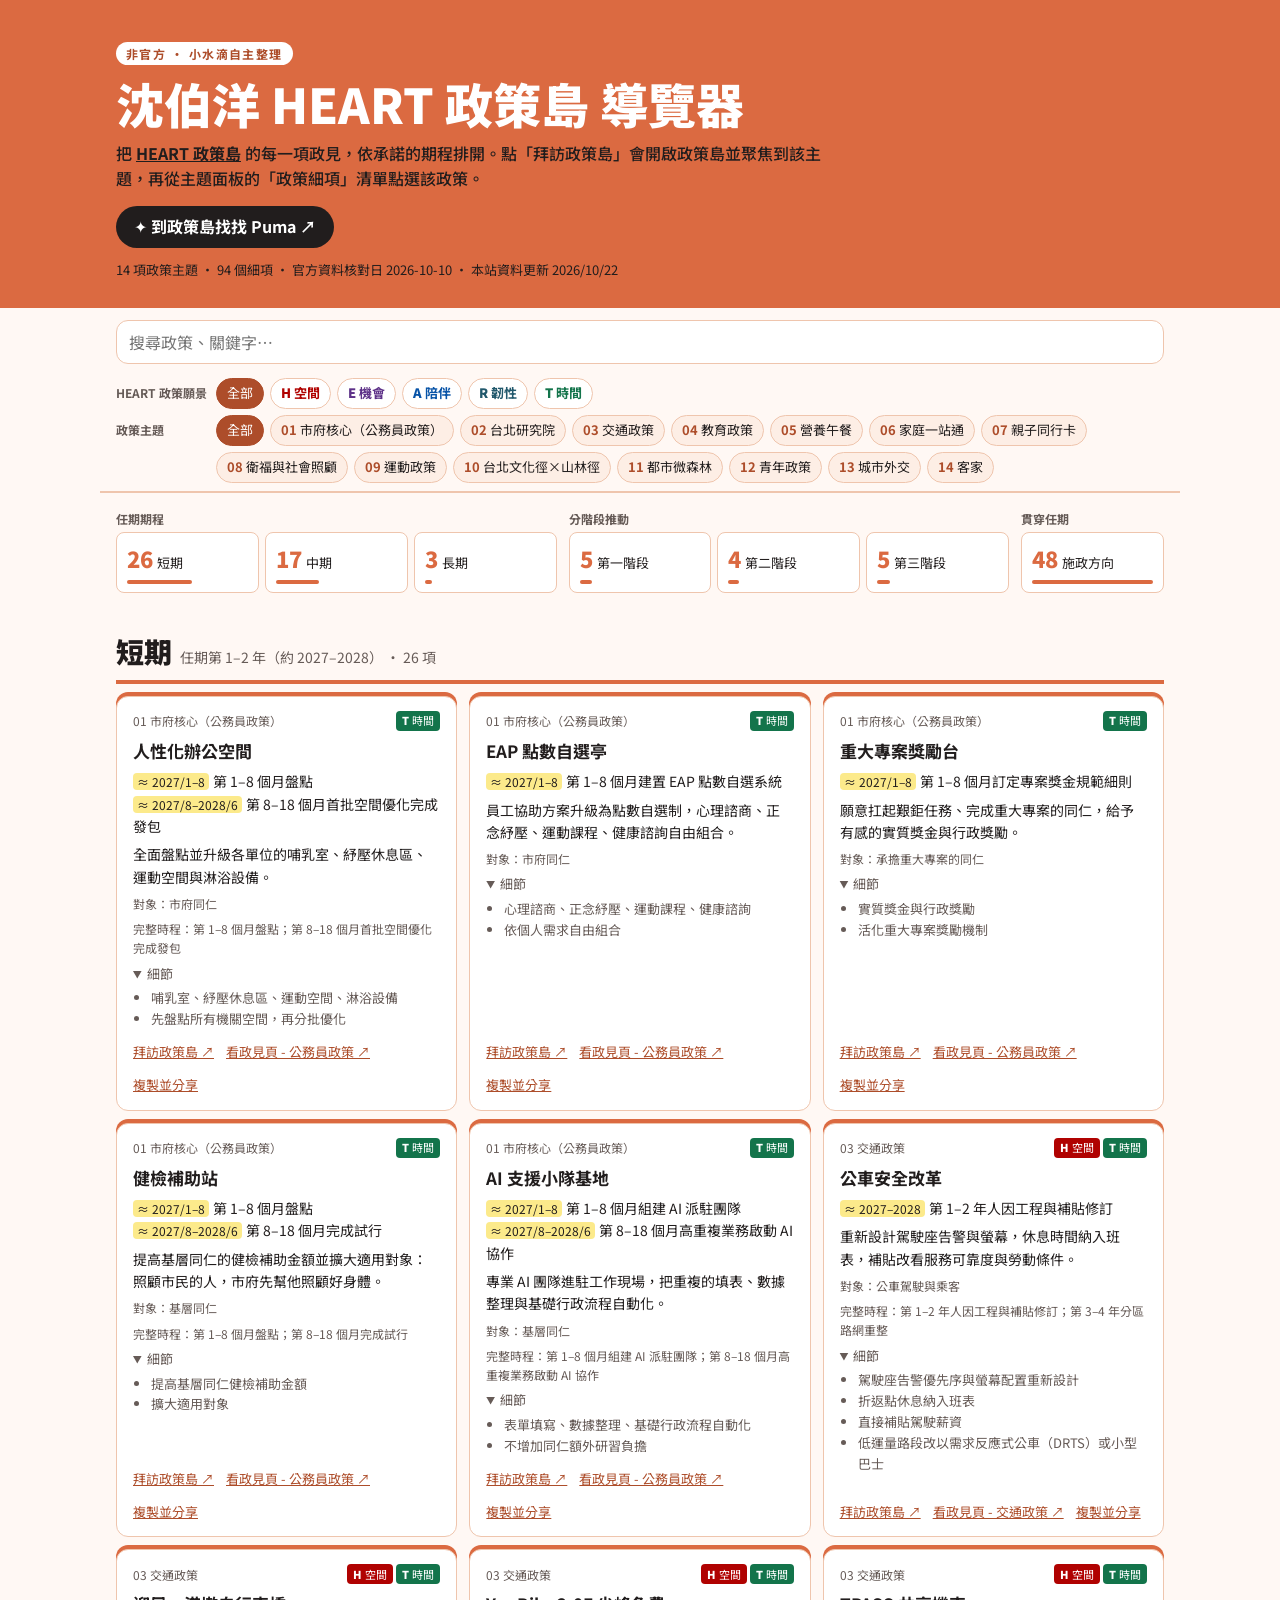
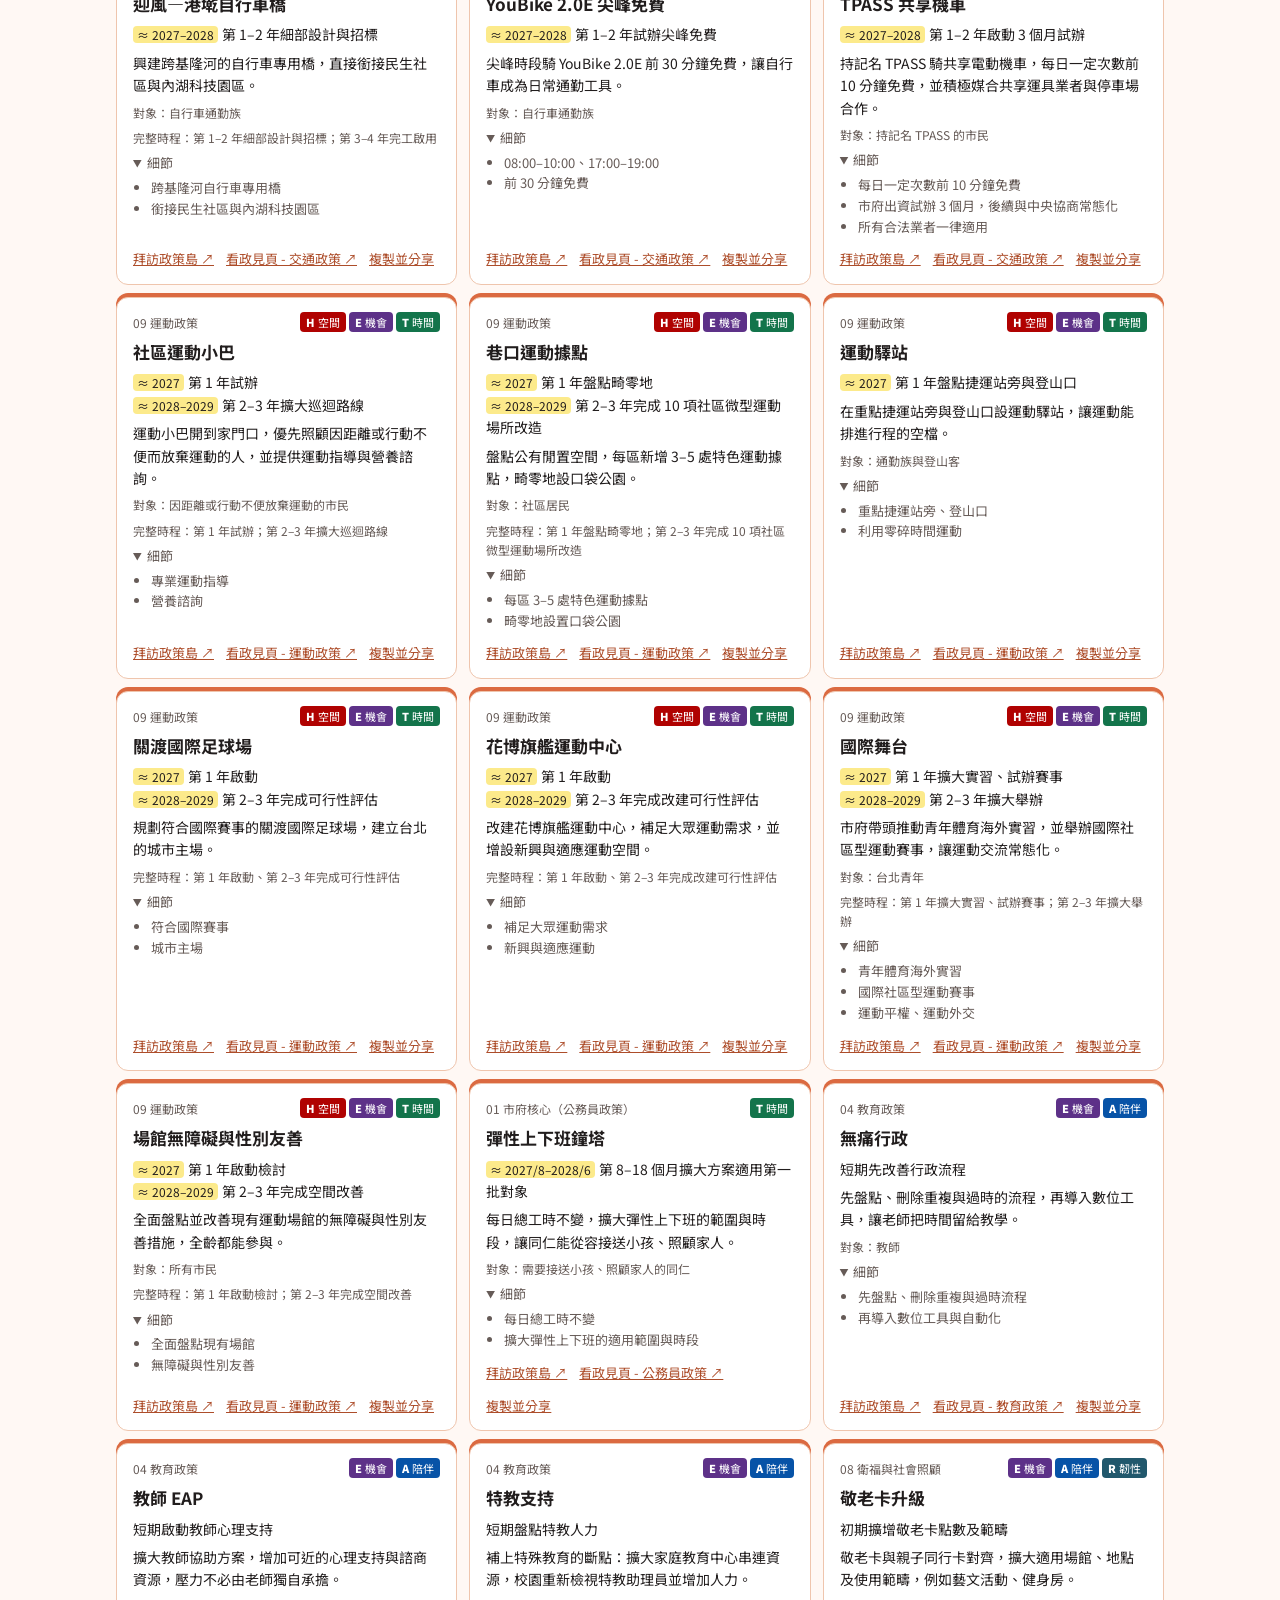
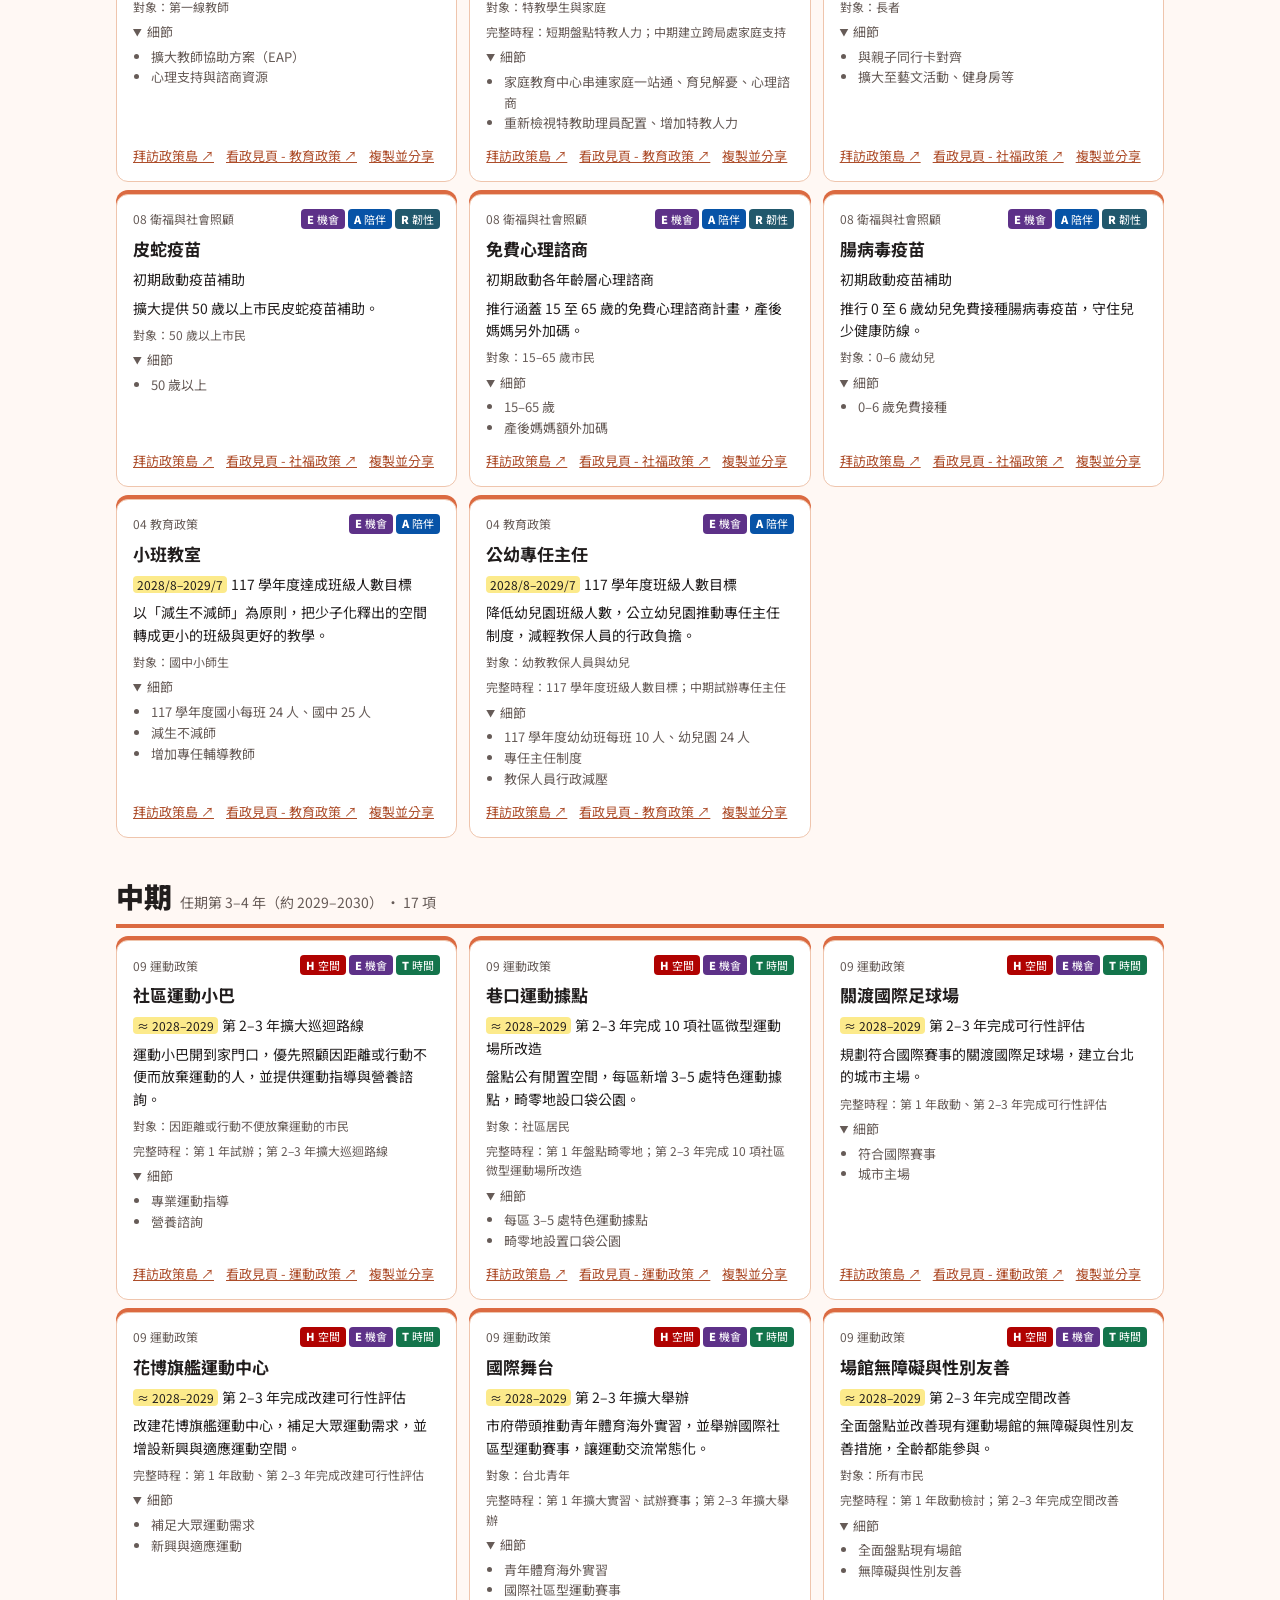
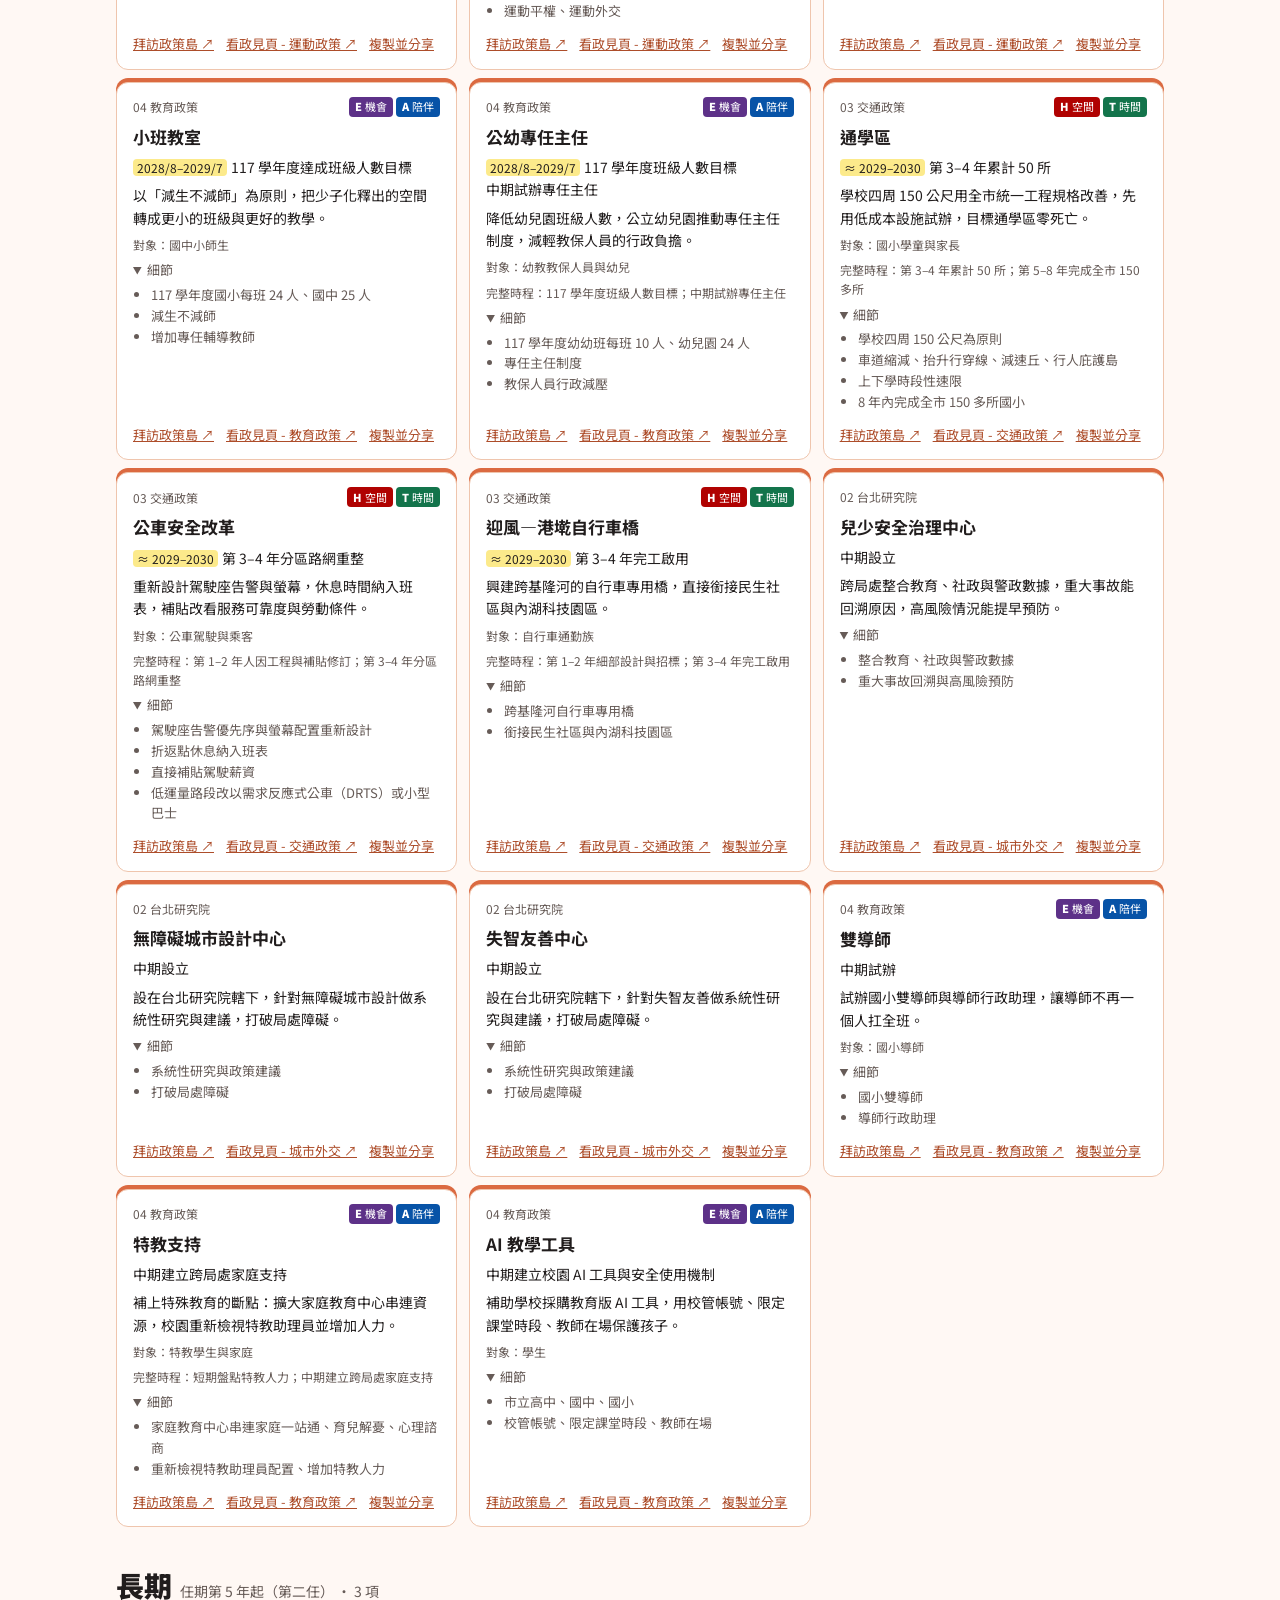
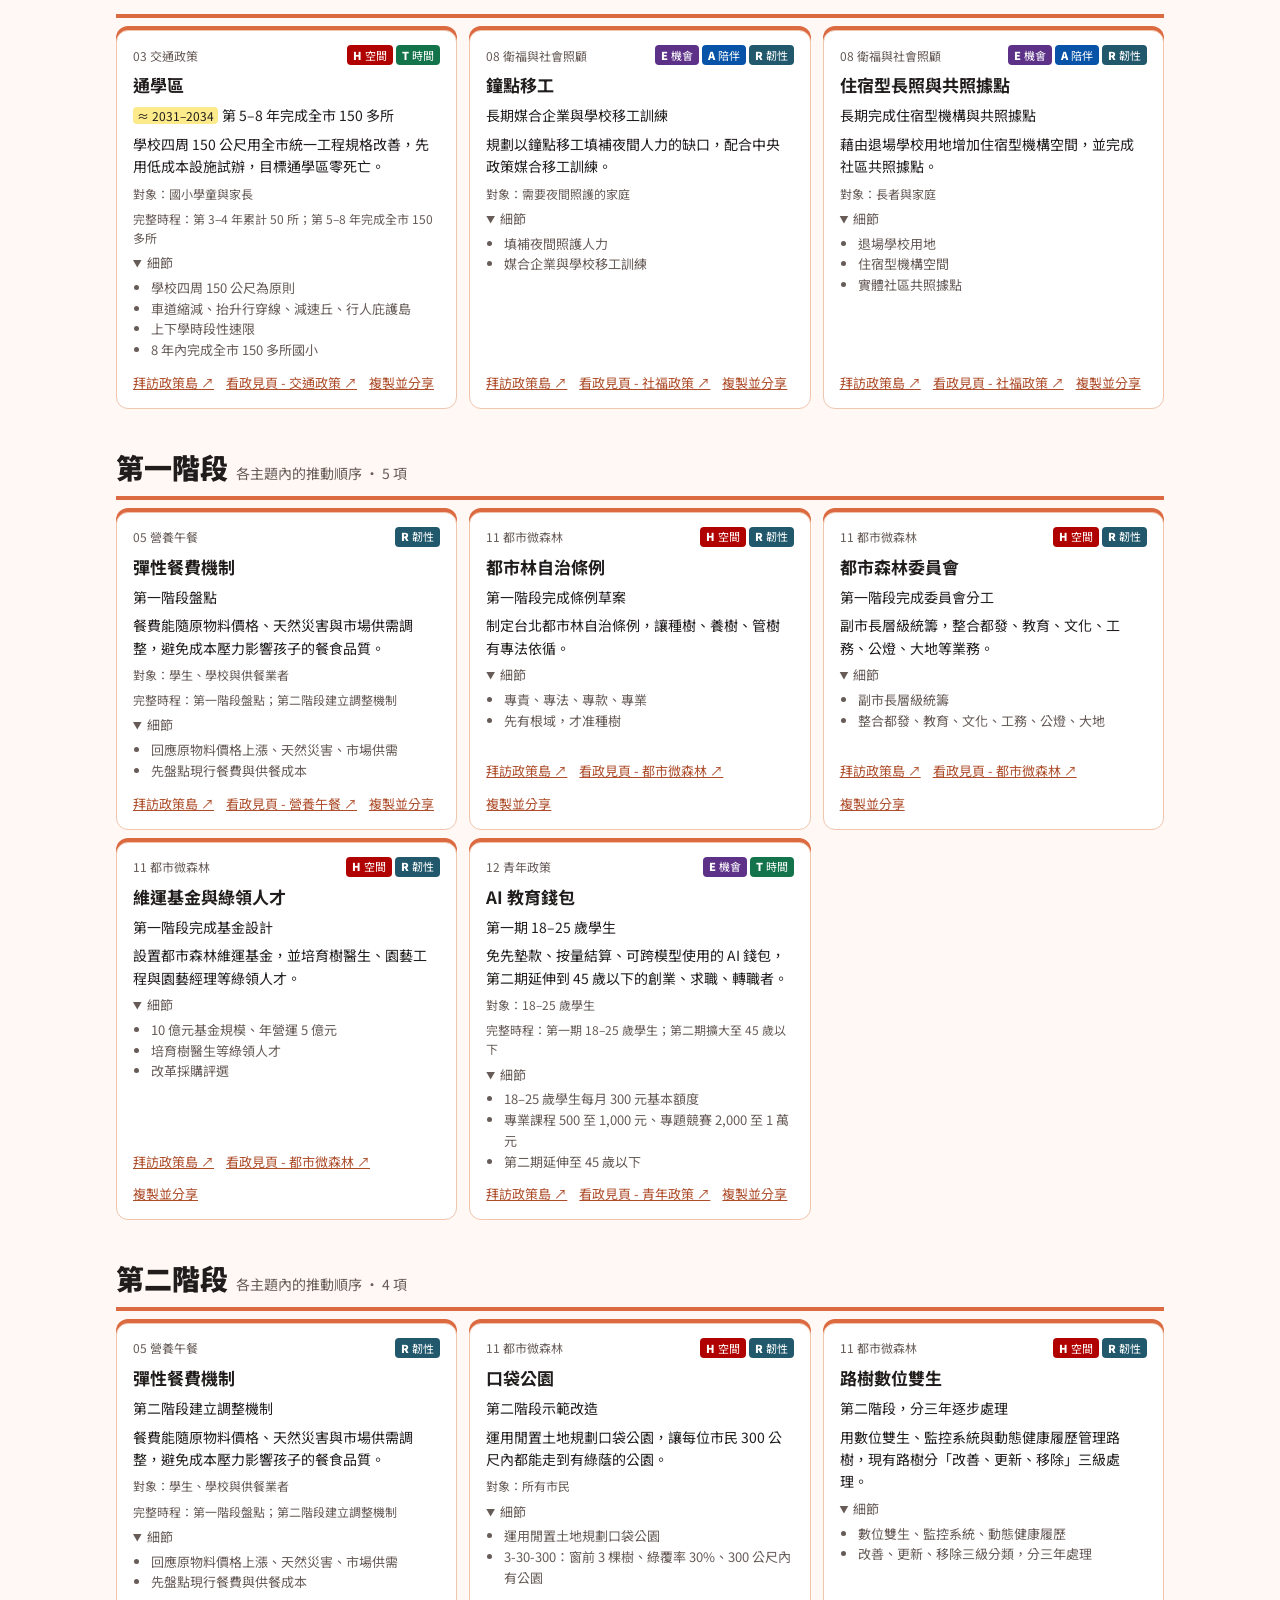
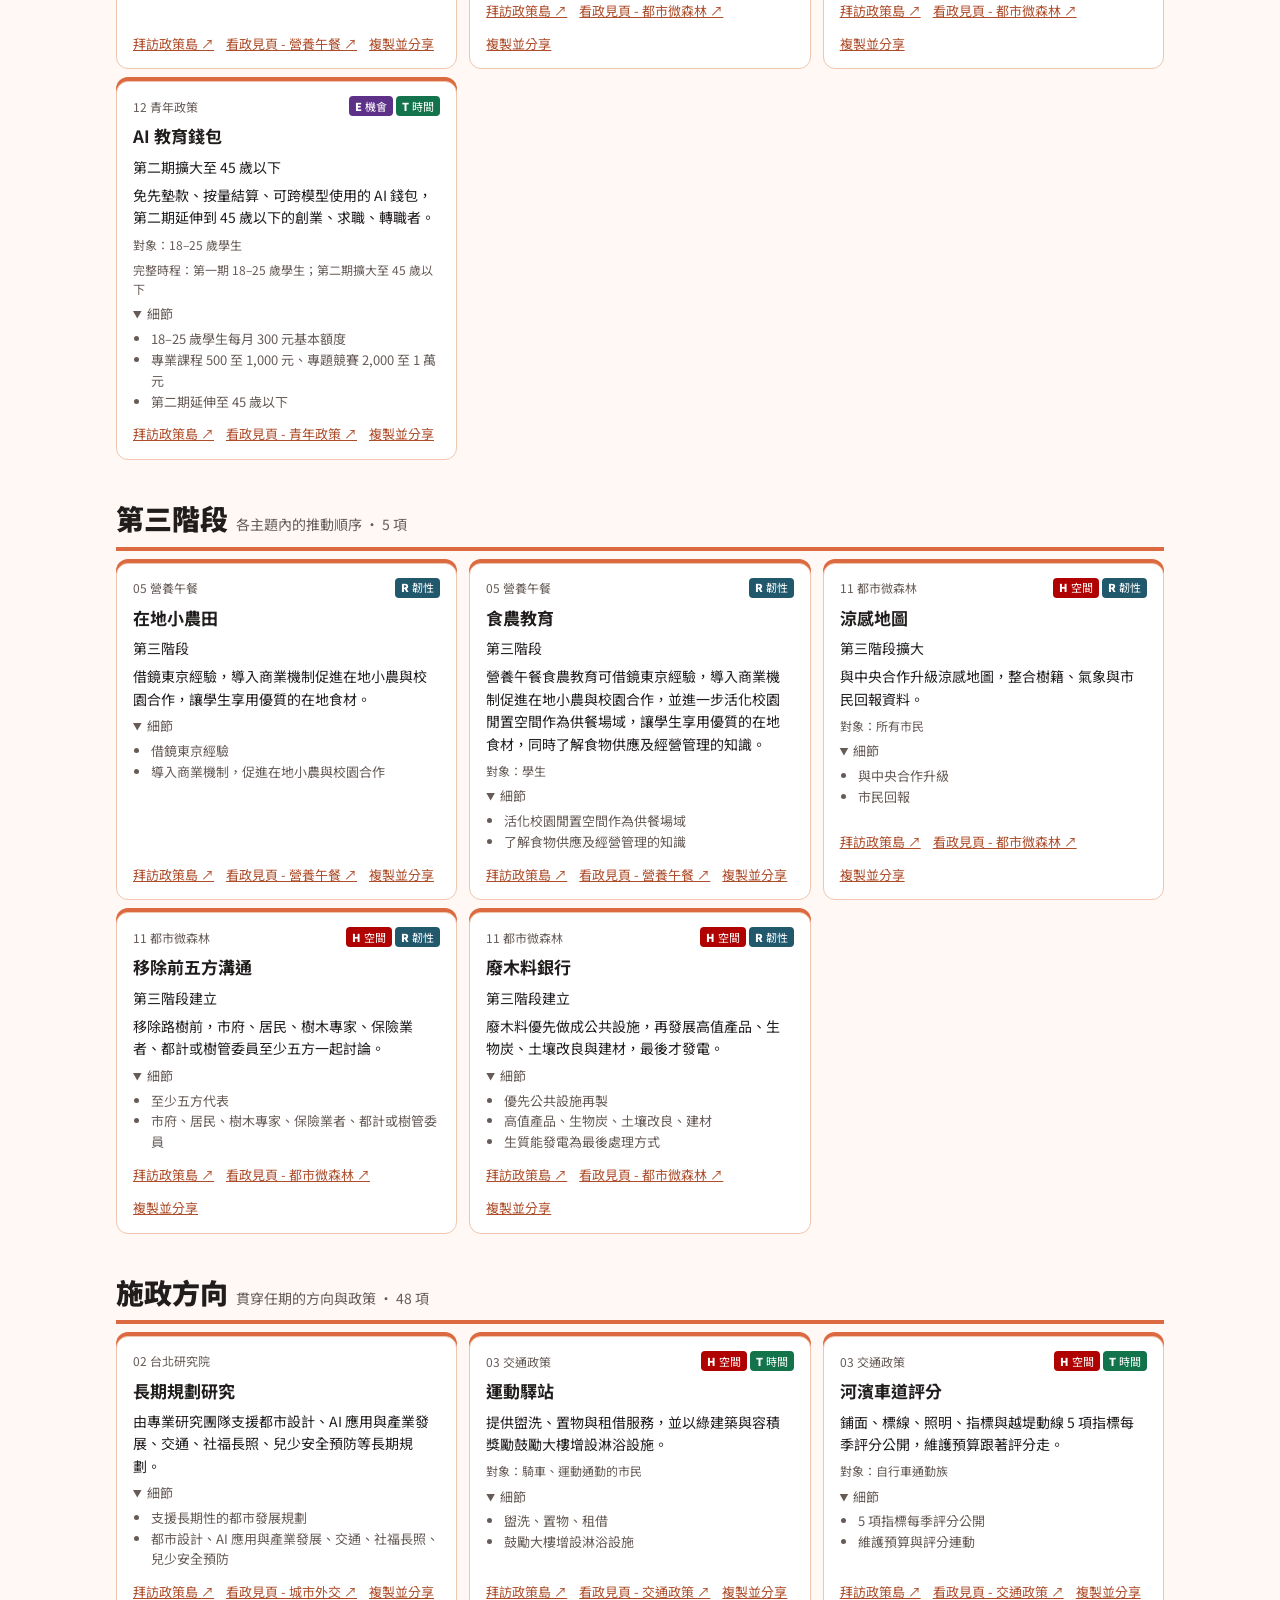
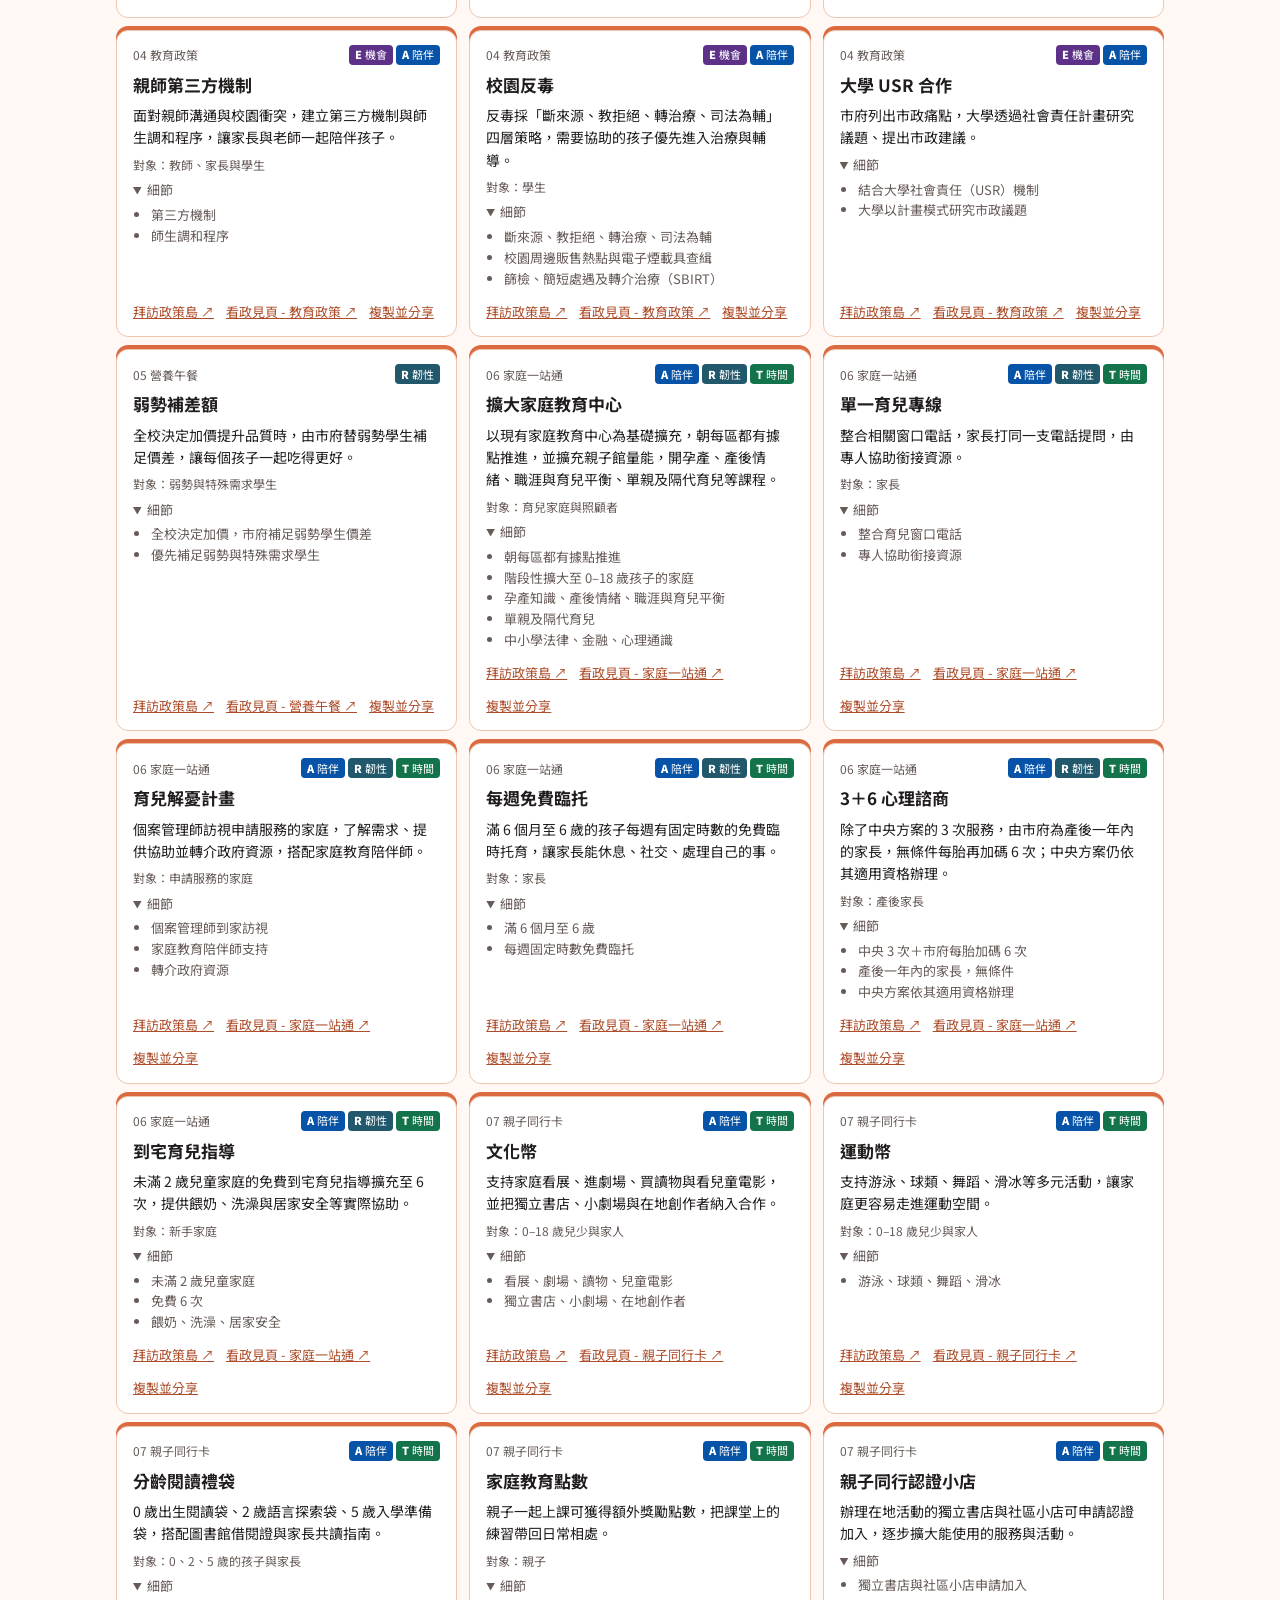
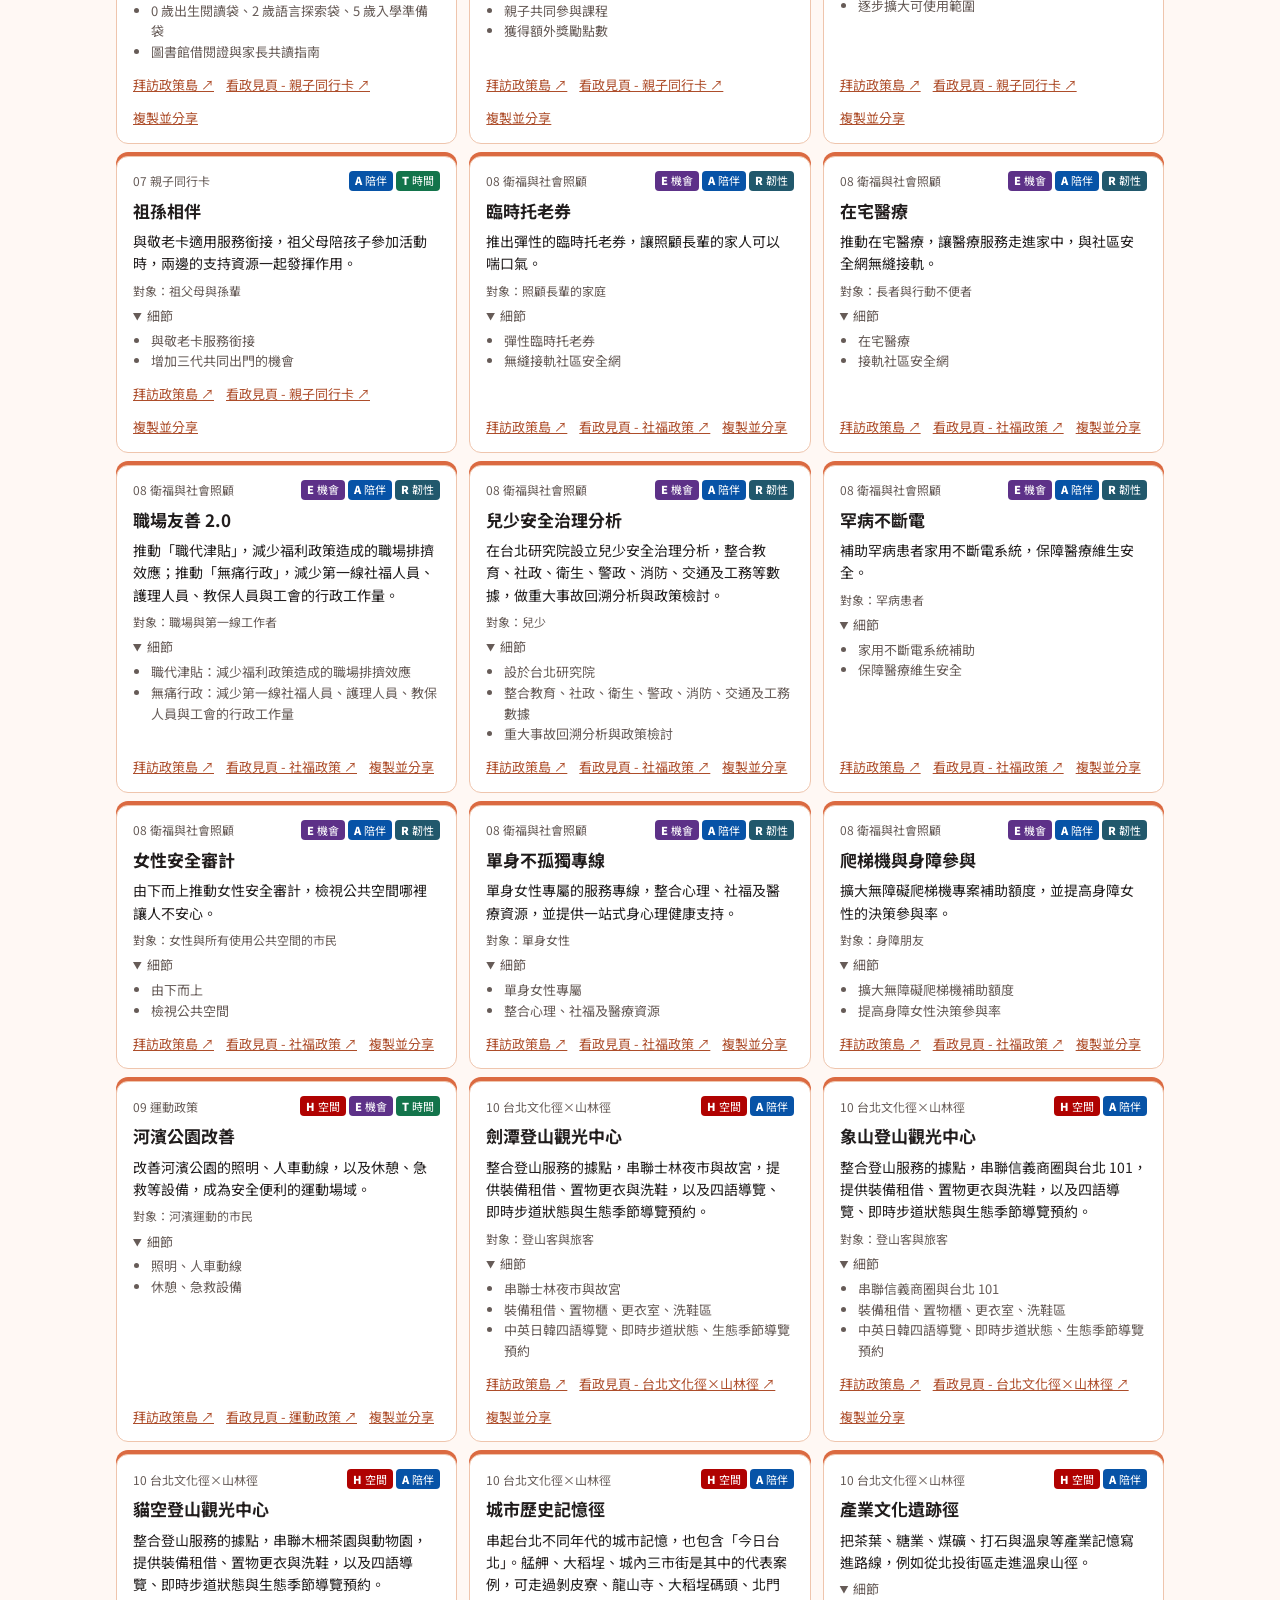
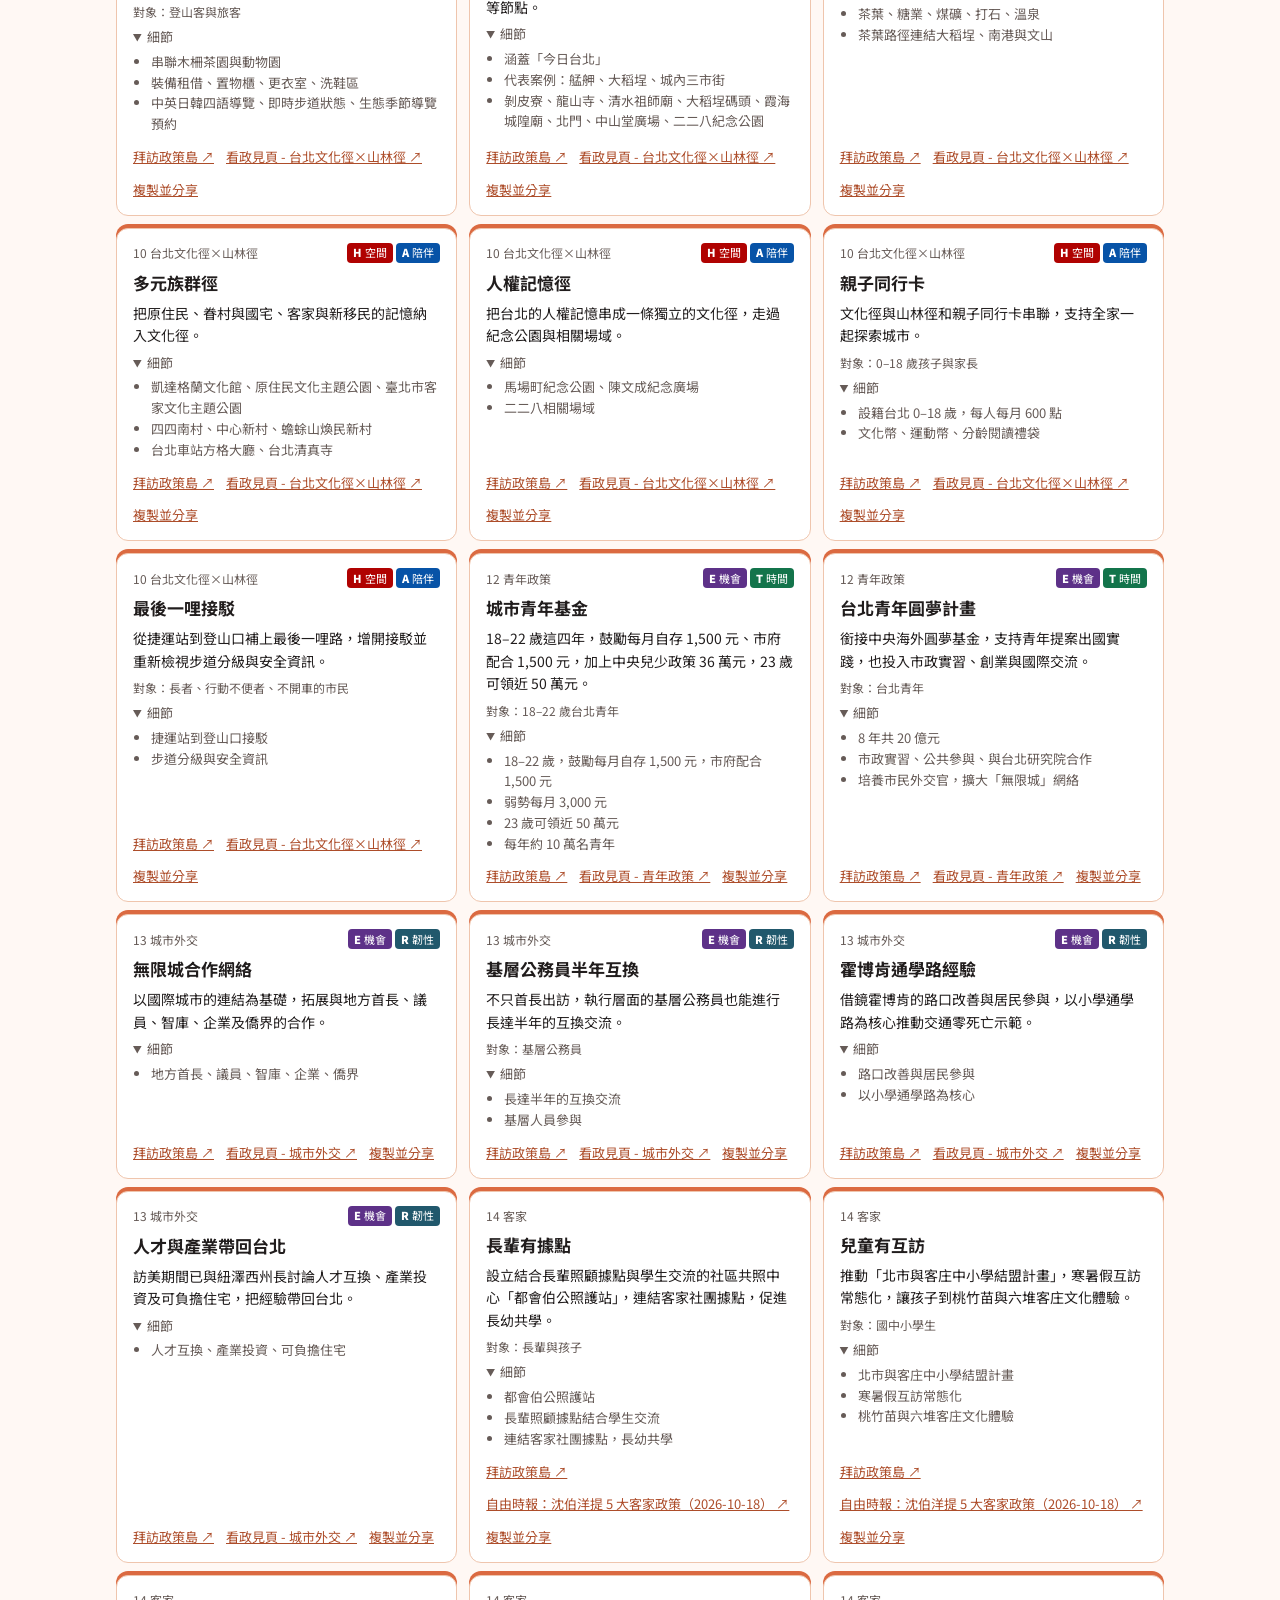
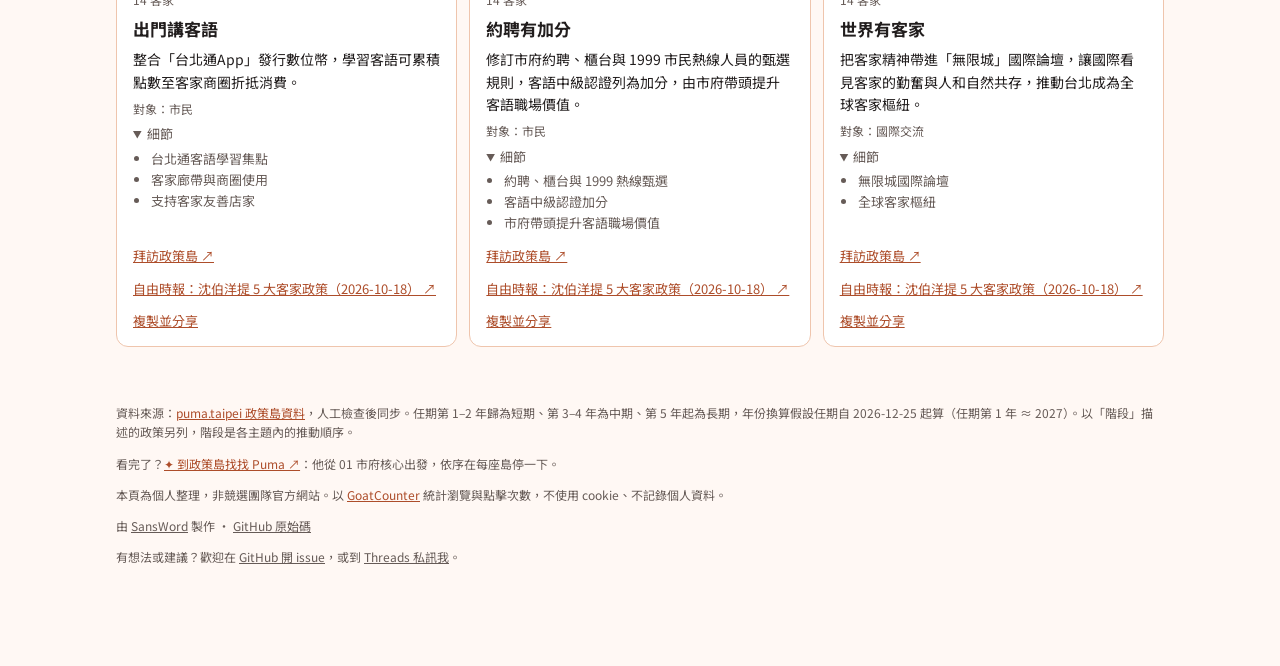
==== commit 2bdbae23: "og:image carries the image's hash (?v=<8 hex>) scripts/og.sh stamps it into index.html after renderi" ====
--- a/index.html
+++ b/index.html
@@ -13,7 +13,7 @@
 <meta property="og:title" content="沈伯洋 HEART 政策島 導覽器">
 <meta property="og:description" content="把沈伯洋 HEART 政策島的每一項政見，依任期期程整理成時程表（非官方整理）。">
 <meta property="og:url" content="https://sansword.github.io/puma_heart_island_navigator/">
-<meta property="og:image" content="https://sansword.github.io/puma_heart_island_navigator/assets/og.png">
+<meta property="og:image" content="https://sansword.github.io/puma_heart_island_navigator/assets/og.png?v=615c2091">
 <meta property="og:image:width" content="1200">
 <meta property="og:image:height" content="630">
 <meta property="og:image:alt" content="沈伯洋 HEART 政策島 導覽器：每一項政見，依承諾的期程排開">
@@ -26,16 +26,9 @@
 <link rel="stylesheet" href="https://fonts.googleapis.com/css2?family=Noto+Sans+TC:wght@400;500;700;900&display=swap">
 <link rel="stylesheet" href="assets/style.css">
 <!-- GoatCounter: cookieless page counts (dashboard: puma-heart-island-nav.goatcounter.com).
-     count.js takes the path from the canonical link, which drops ?p=<id>; a shared visit is counted
-     at its share page's path (…/p/<id>/) instead. Read here, before app.js drops ?p= from the URL.
-     count.js skips localhost on its own. -->
-<script>
-  {
-    const id = new URLSearchParams(location.search).get("p");
-    window.goatcounter = id ? { path: (p) => `${p}p/${encodeURIComponent(id)}/` } : {};
-  }
-</script>
-<script data-goatcounter="https://puma-heart-island-nav.goatcounter.com/count" async src="//gc.zgo.at/count.js"></script>
+     Every load counts at the canonical path (the main page); assets/app.js adds the shared-link
+     counts and click events. count.js skips localhost on its own. -->
+<script id="goatcounter" data-goatcounter="https://puma-heart-island-nav.goatcounter.com/count" async src="//gc.zgo.at/count.js"></script>
 </head>
 <body>
 <div class="top-band">
--- a/assets/style.css
+++ b/assets/style.css
@@ -11,6 +11,12 @@
   --accent-ink: #ffffff;
   --highlight: #fcea8b;   /* brand-yellow */
   --chip: #fdeee5;
+  /* HEART pillar colors, as on puma.taipei/heart. All pass AA as text on our light surfaces. */
+  --heart-h: #b00201;
+  --heart-e: #5d3188;
+  --heart-a: #0753a7;
+  --heart-r: #21586c;
+  --heart-t: #13744b;
   --radius: 12px;
   color-scheme: light;
   font-family: "Noto Sans TC", "PingFang TC", "Microsoft JhengHei", system-ui, sans-serif;
@@ -121,6 +127,20 @@
   border-color: var(--accent);
   color: var(--accent-ink);
 }
+/* HEART pills follow the official site's HEART cards: white, letter and word in the pillar color;
+   selected fills with it. */
+[data-h="H"] { --heart: var(--heart-h); }
+[data-h="E"] { --heart: var(--heart-e); }
+[data-h="A"] { --heart: var(--heart-a); }
+[data-h="R"] { --heart: var(--heart-r); }
+[data-h="T"] { --heart: var(--heart-t); }
+.chips button[data-h] { background: var(--surface); color: var(--heart); font-weight: 700; }
+.chips button[data-h] .heart-l { font-weight: 900; }
+.chips button[data-h]:hover:enabled { border-color: var(--heart); }
+.chips button[data-h][aria-pressed="true"] { background: var(--heart); border-color: var(--heart); color: #fff; }
+/* Topic pills lead with the island number, like the official map labels. */
+.chips .num { font-weight: 700; color: var(--accent); }
+.chips button[aria-pressed="true"] .num { color: inherit; }
 @media (max-width: 540px) {
   .chips { gap: 4px; }
   .chips button { padding: 4px 8px; }
@@ -185,8 +205,23 @@
   border: 1px solid var(--line);
   box-shadow: 0 -4px 0 0 var(--brand);
 }
-.card .tag { display: flex; justify-content: space-between; gap: 8px; font-size: 12px; color: var(--muted); }
-.card .heart { font-weight: 700; letter-spacing: .1em; color: var(--accent); }
+/* Wraps so a card with three HEART badges keeps its topic name on narrow cards. */
+.card .tag { display: flex; flex-wrap: wrap; justify-content: space-between; align-items: center; gap: 4px 8px; font-size: 12px; color: var(--muted); }
+/* One badge per HEART letter: letter and name, white on the pillar color. */
+.card .heart { display: inline-flex; flex-wrap: wrap; gap: 3px; margin-left: auto; }
+.card .heart-b {
+  display: inline-flex;
+  align-items: center;
+  gap: 3px;
+  height: 20px;
+  padding: 0 6px;
+  border-radius: 4px;
+  background: var(--heart);
+  color: #fff;
+  font-size: 11px;
+  line-height: 1;
+}
+.card .heart-b b { font-weight: 900; }
 .card h3 { margin: 0; font-size: 17px; font-weight: 700; }
 .card .steps { margin: 0; padding: 0; list-style: none; }
 .card .steps li { font-size: 14px; }
